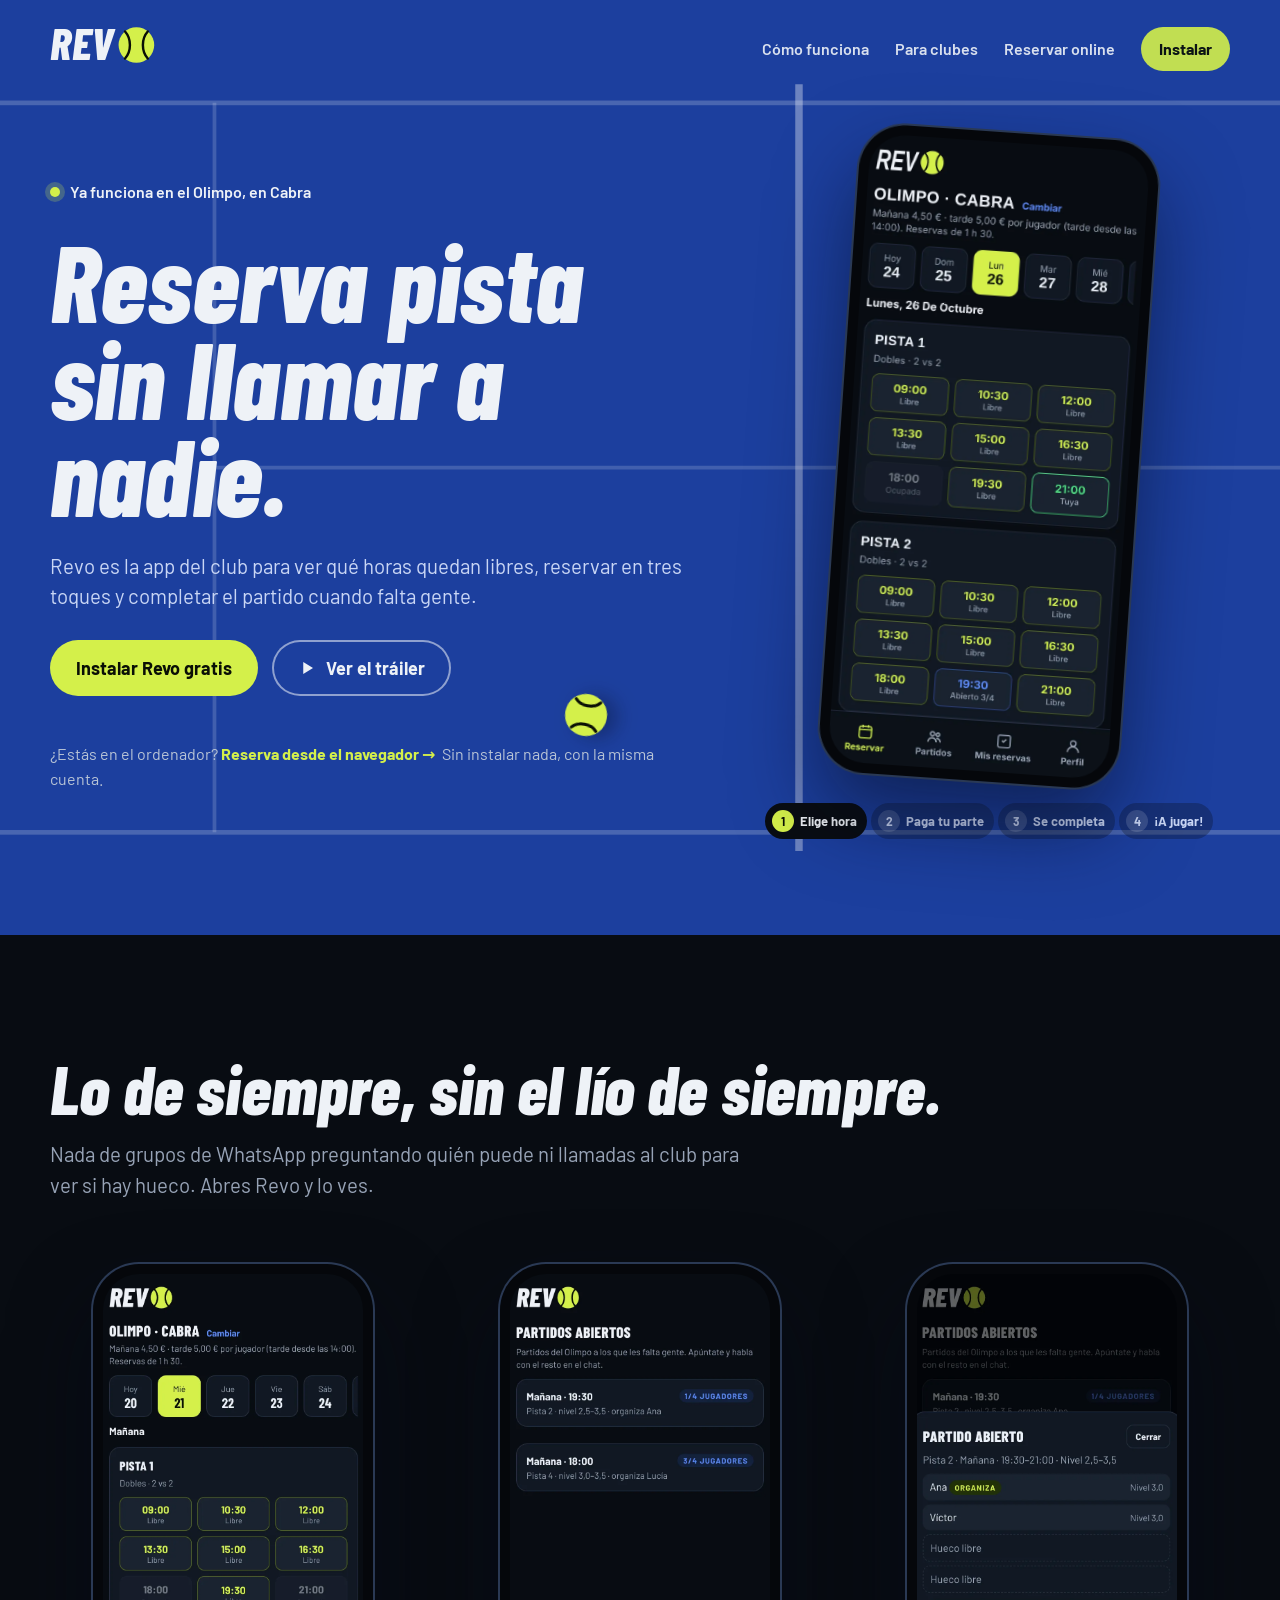
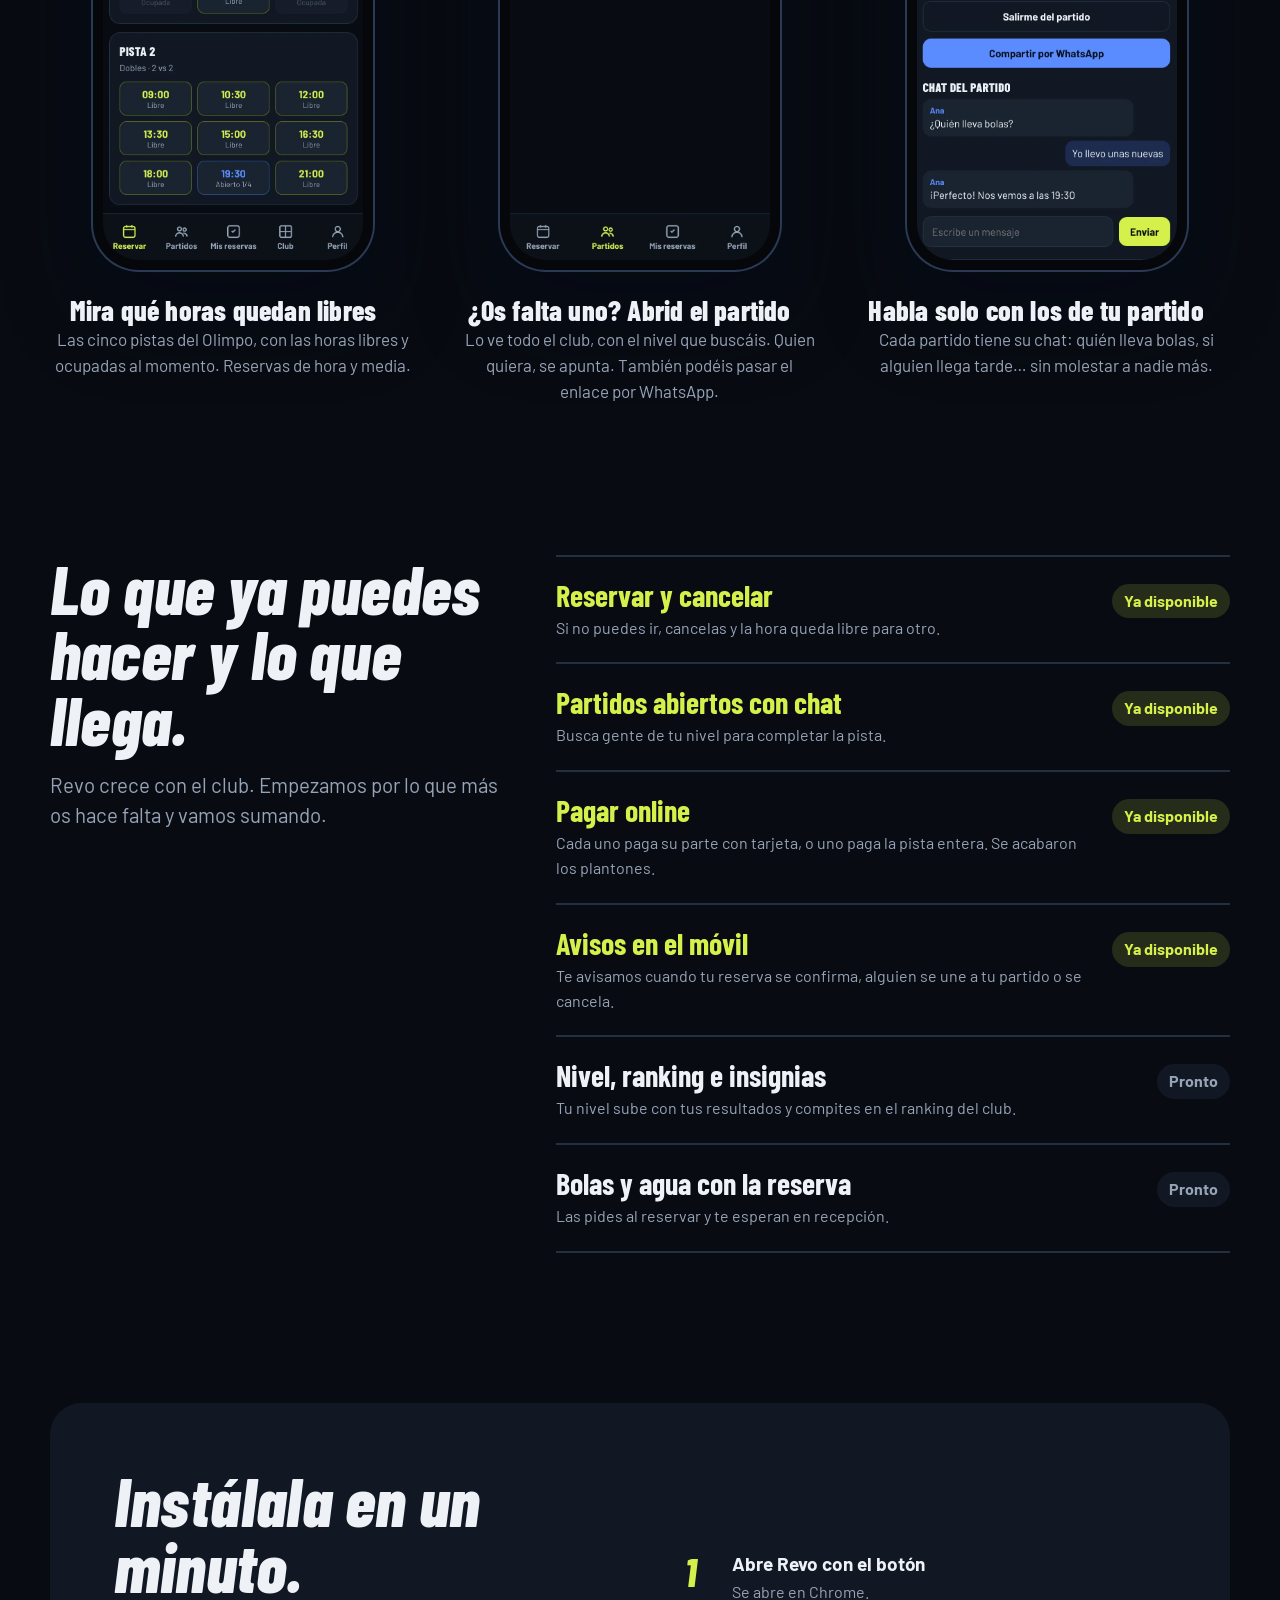
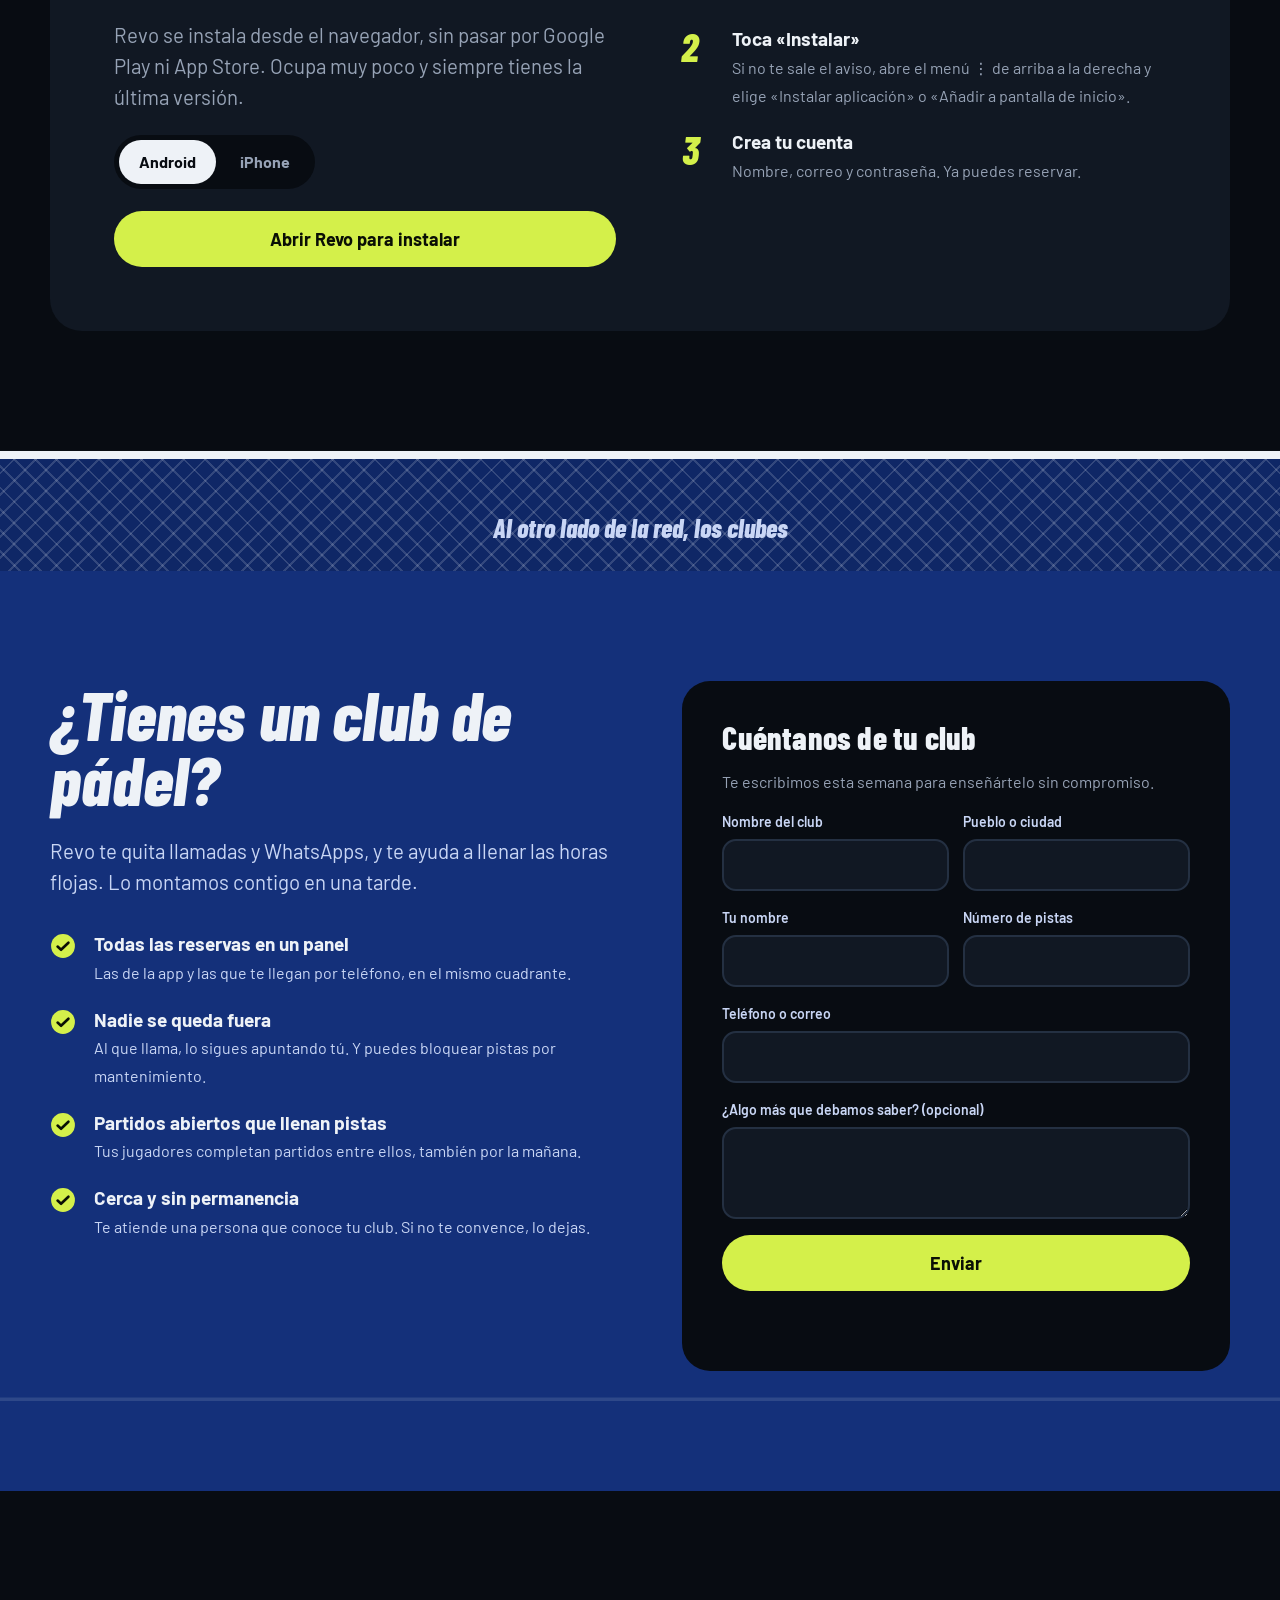
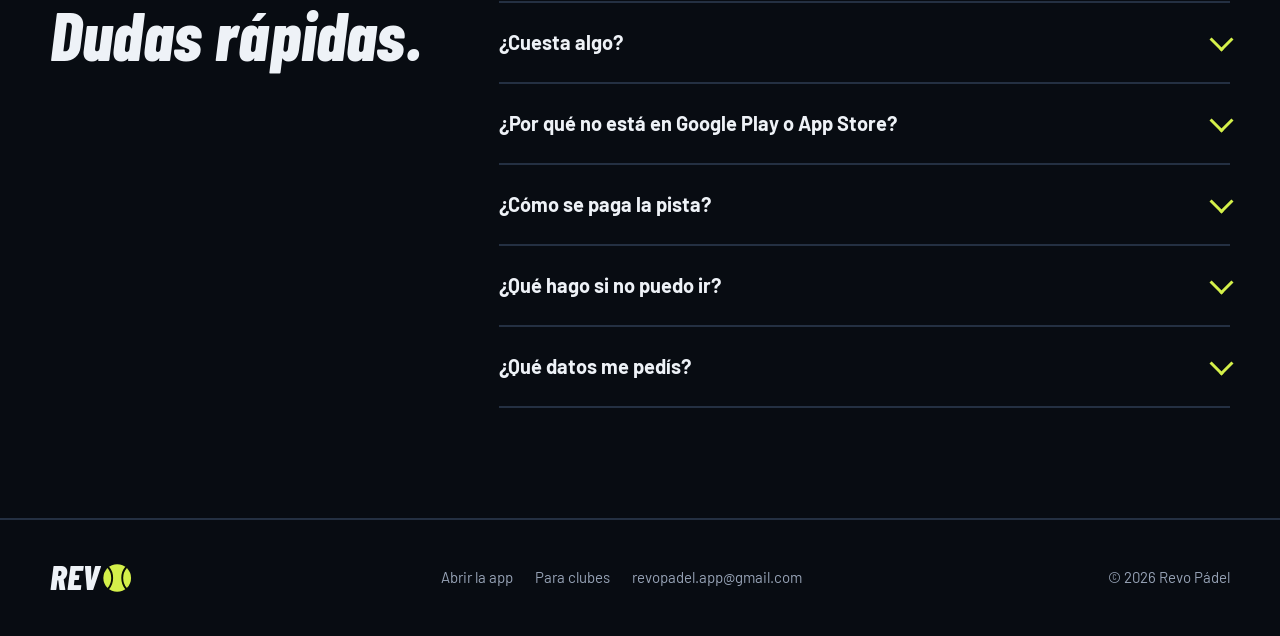
==== index.html @ e70f4520 "Animaciones: entrada de pantallas, ventanas que suben, lluvia de pelotas al pagar; portada con títul" ====
<!doctype html>
<html lang="es">
<head>
<meta charset="utf-8">
<meta name="viewport" content="width=device-width,initial-scale=1,viewport-fit=cover">
<title>Revo Pádel · Reserva pista en el Olimpo sin llamar a nadie</title>
<meta name="description" content="Revo es la app para reservar pista en el Olimpo (Cabra), completar partidos con gente del club y hablar con tu grupo. Gratis y sin pasar por las tiendas de apps.">
<meta name="theme-color" content="#1C3F9E">
<meta property="og:title" content="Revo Pádel">
<meta property="og:description" content="Reserva pista sin llamar a nadie. Ya funciona en el Olimpo de Cabra.">
<meta property="og:image" content="web/img/trailer-poster.jpg">
<link rel="icon" href="icon-192.png" type="image/png">
<link rel="apple-touch-icon" href="apple-touch-icon.png">
<link rel="preconnect" href="https://fonts.googleapis.com">
<link rel="preconnect" href="https://fonts.gstatic.com" crossorigin>
<link rel="stylesheet" href="https://fonts.googleapis.com/css2?family=Barlow+Condensed:ital,wght@0,700;0,800;1,800&family=Barlow:wght@400;500;600;700&display=swap">
<style>
/* Revo Pádel · portada
   Idea: la página es una pista vista desde arriba. Arriba juegan los jugadores; tras la red, los clubes.
   Azul de pista como protagonista, líneas blancas, la pelota lima y el negro noche de la app. */
:root{
  --pista:#1C3F9E; --pista-osc:#14307A; --pista-hondo:#0F2766;
  --noche:#080C12; --noche-2:#111823; --malla:#243042;
  --linea:#EEF2F7; --suave:#C9D6F5; --gris:#97A3B6;
  --lima:#D4F04A; --tinta:#0A0F05;
  --font-d:'Barlow Condensed','Arial Narrow',sans-serif;
  --font-b:'Barlow','Segoe UI',system-ui,sans-serif;
  color-scheme:dark;
}
*{box-sizing:border-box}
[hidden]{display:none!important}
html{scroll-behavior:smooth;-webkit-text-size-adjust:100%}
body{margin:0;background:var(--noche);color:var(--linea);font-family:var(--font-b);font-size:18px;line-height:1.55}
img,video{max-width:100%;display:block}
a{color:inherit}
:focus-visible{outline:3px solid var(--lima);outline-offset:3px;border-radius:6px}
.wrap{width:min(1180px,100% - 40px);margin-inline:auto}
h1,h2,h3{font-family:var(--font-d);font-weight:800;margin:0;letter-spacing:.2px}
h1{font-style:italic;font-size:clamp(54px,8.4vw,116px);line-height:.9}
h2{font-style:italic;font-size:clamp(40px,5.4vw,72px);line-height:.95}
h3{font-size:28px;line-height:1.05}
p{margin:0}
.lead{font-size:clamp(18px,1.6vw,21px);line-height:1.5;max-width:34em}

/* Botones */
.btn{display:inline-flex;align-items:center;justify-content:center;gap:10px;min-height:56px;padding:0 26px;border-radius:999px;font:700 18px/1 var(--font-b);text-decoration:none;border:0;cursor:pointer}
.btn-lima{background:var(--lima);color:var(--tinta)}
.btn-lima:hover{background:#E1F873}
.btn-linea{background:transparent;color:var(--linea);box-shadow:inset 0 0 0 2px rgba(238,242,247,.55)}
.btn-linea:hover{box-shadow:inset 0 0 0 2px var(--linea)}
.btn svg{flex:0 0 auto}

/* Cabecera */
.nav{position:absolute;inset:0 0 auto 0;z-index:5}
.nav .wrap{display:flex;align-items:center;justify-content:space-between;gap:16px;padding-top:max(22px,env(safe-area-inset-top))}
.nav-links{display:flex;align-items:center;gap:26px;font-weight:600;font-size:16px}
.nav-links a{text-decoration:none;opacity:.9}
.nav-links a:hover{opacity:1;text-decoration:underline;text-underline-offset:4px}
.nav .btn{min-height:44px;padding:0 18px;font-size:16px}

/* Portada: la pista */
.hero{position:relative;overflow:hidden;background:var(--pista);padding:132px 0 96px}
.hero-court{position:absolute;inset:0;width:100%;height:100%;pointer-events:none}
.hero-grid{position:relative;display:grid;grid-template-columns:minmax(0,1.15fr) minmax(0,.85fr);gap:48px;align-items:center}
.hero-text{display:flex;flex-direction:column;gap:28px}
.hero .lead{color:var(--suave)}
.hero-ctas{display:flex;flex-wrap:wrap;gap:14px}
.web-alt{margin:18px 0 0;color:#B8C4D6;font-size:16px}
.web-alt a{color:var(--lima);font-weight:700;text-decoration:none;margin-right:4px}
.web-alt a:hover{text-decoration:underline}
.where{display:inline-flex;align-items:center;gap:10px;font-weight:600;font-size:16px;color:var(--linea)}
.where i{width:10px;height:10px;border-radius:50%;background:var(--lima);box-shadow:0 0 0 5px rgba(212,240,74,.22)}
.hero-phone{justify-self:center;transform:rotate(4deg)}
.ball{position:absolute;width:46px;height:46px;z-index:2;left:44%;top:74%;filter:drop-shadow(0 10px 10px rgba(5,10,30,.35))}
@media (prefers-reduced-motion:no-preference){
  .ball{animation:rebote 2.6s cubic-bezier(.3,.1,.3,1) .4s both,flotar 3.2s ease-in-out 3.1s infinite}
  @keyframes flotar{0%,100%{translate:0 0}50%{translate:0 -12px}}
  @keyframes rebote{
    0%{left:-6%;top:86%;transform:rotate(0)}
    38%{left:92%;top:16%;transform:rotate(320deg)}
    40%{left:92%;top:16%}
    68%{left:62%;top:88%;transform:rotate(520deg)}
    84%{left:50%;top:64%}
    100%{left:44%;top:74%;transform:rotate(640deg)}
  }
}

/* Teléfonos con capturas reales */
.phone{width:min(300px,78vw);aspect-ratio:390/844;padding:10px;border-radius:46px;background:#05070B;box-shadow:0 0 0 2px #2A3954,0 40px 80px rgba(3,8,24,.5)}
.phone img{width:100%;height:100%;object-fit:cover;object-position:top;border-radius:36px}

/* Móvil de la portada que enseña la app sola */
.hero-demo{justify-self:center;display:flex;flex-direction:column;align-items:center;gap:22px}
.shots{position:relative;width:100%;height:100%}
.shots img{position:absolute;inset:0;opacity:0;transition:opacity .6s ease,transform .6s ease;transform:scale(1.02)}
.shots img.on{opacity:1;transform:none}
.hero-steps{list-style:none;margin:0;padding:0;display:flex;gap:4px;flex-wrap:nowrap;justify-content:center}
@media (max-width:520px){.hero-steps{flex-wrap:wrap;max-width:92vw}}
.hero-steps button{display:flex;align-items:center;gap:6px;border:0;background:rgba(8,12,18,.28);color:var(--suave);font:700 13px/1 var(--font-b);white-space:nowrap;padding:7px 10px 7px 7px;border-radius:999px;cursor:pointer;transition:background .2s,color .2s}
.hero-steps b{display:inline-flex;align-items:center;justify-content:center;width:22px;height:22px;border-radius:50%;background:rgba(238,242,247,.16);font-size:12px}
.hero-steps li.on button{background:var(--noche);color:var(--linea)}
.hero-steps li.on b{background:var(--lima);color:var(--tinta)}

/* Hoy en el club, en directo */
.live{background:var(--noche);padding:72px 0 0}
.live-card{background:var(--noche-2);border:1px solid var(--malla);border-radius:28px;padding:34px 36px;box-shadow:0 30px 60px rgba(0,0,0,.25)}
.live-tag{display:inline-flex;align-items:center;gap:10px;font-weight:700;font-size:15px;color:var(--lima);letter-spacing:.3px;text-transform:uppercase}
.pulse{width:10px;height:10px;border-radius:50%;background:var(--lima);box-shadow:0 0 0 0 rgba(212,240,74,.6)}
@media (prefers-reduced-motion:no-preference){.pulse{animation:pulso 1.8s infinite}@keyframes pulso{70%{box-shadow:0 0 0 12px rgba(212,240,74,0)}100%{box-shadow:0 0 0 0 rgba(212,240,74,0)}}}
.live-grid{display:grid;grid-template-columns:minmax(0,.9fr) minmax(0,1.1fr);gap:40px;align-items:center;margin-top:16px}
.live-info h2{margin:0;font-size:clamp(34px,4.4vw,54px);line-height:1}
.live-n{color:var(--lima);font-variant-numeric:tabular-nums}
.live-sub{color:var(--gris);font-size:18px;margin:14px 0 20px}
.live-seg{display:inline-flex;background:var(--noche);border:1px solid var(--malla);border-radius:999px;padding:4px}
.live-seg button{border:0;background:transparent;color:var(--gris);font:700 15px/1 var(--font-b);padding:10px 20px;border-radius:999px;cursor:pointer}
.live-seg button[aria-pressed=true]{background:var(--lima);color:var(--tinta)}
.live-open{display:flex;align-items:center;gap:10px;margin-top:22px;color:var(--linea);font-weight:700;text-decoration:none;font-size:16px}
.live-open:hover{color:var(--lima)}
.live-open i{font-style:normal;background:#1C2B4A;color:#8FB0FF;border-radius:999px;padding:4px 10px;font-size:13px}
.live-hours{display:grid;grid-template-columns:repeat(auto-fill,minmax(112px,1fr));gap:10px}
.hr{display:flex;flex-direction:column;gap:4px;padding:14px 14px 12px;border-radius:16px;border:1px solid #3B4A16;background:rgba(212,240,74,.06);color:var(--lima);text-decoration:none;font:700 22px/1 var(--font-d);transition:transform .15s,background .15s}
.hr small{font:600 13px/1.2 var(--font-b);color:var(--gris)}
a.hr:hover{transform:translateY(-2px);background:rgba(212,240,74,.13)}
.hr.full{border-color:var(--malla);background:transparent;color:#4A576B}
.hr.full small{color:#4A576B}
.live-empty{grid-column:1/-1;color:var(--gris);font-size:17px;padding:18px 0}

/* Entrada de la portada y detalles con movimiento */
.btn{transition:transform .18s ease,box-shadow .18s ease,background .18s}
.btn:hover{transform:translateY(-2px)}
.btn:active{transform:translateY(0) scale(.97)}
.btn-lima:hover{box-shadow:0 10px 26px rgba(212,240,74,.32)}
.hero-court{will-change:transform}
.hero-phone{transition:transform .25s ease-out;will-change:transform}
@media (prefers-reduced-motion:no-preference){
  .js .hero h1 .w{display:inline-block;opacity:0;transform:translateY(.45em) rotate(3deg);animation:palabra .7s cubic-bezier(.2,.75,.2,1) forwards}
  @keyframes palabra{to{opacity:1;transform:none}}
  .js .hero .where,.js .hero .lead,.js .hero-ctas,.js .web-alt{opacity:0;animation:subir .7s cubic-bezier(.2,.75,.2,1) forwards}
  .js .hero .where{animation-delay:.05s}.js .hero .lead{animation-delay:.55s}.js .hero-ctas{animation-delay:.7s}.js .web-alt{animation-delay:.85s}
  .js .hero-demo{opacity:0;animation:entraMovil .9s cubic-bezier(.2,.75,.2,1) .3s forwards}
  @keyframes subir{from{opacity:0;transform:translateY(18px)}to{opacity:1;transform:none}}
  @keyframes entraMovil{from{opacity:0;transform:translateY(60px) rotate(-4deg)}to{opacity:1;transform:none}}
  .btn-lima{background-image:linear-gradient(110deg,transparent 35%,rgba(255,255,255,.45) 50%,transparent 65%);background-size:220% 100%;background-repeat:no-repeat;background-position:-220% 0}
  .btn-lima:hover{animation:brillo .9s ease}
  .hero-ctas .btn-lima{animation:brillo 1.1s ease 1.6s}
  @keyframes brillo{from{background-position:-220% 0}to{background-position:220% 0}}
  .hr{opacity:0;animation:subir .45s cubic-bezier(.2,.75,.2,1) forwards;animation-delay:calc(var(--i,0) * 45ms)}
  .live-n{display:inline-block}
  .live-n.bump{animation:bump .5s ease}
  @keyframes bump{40%{transform:scale(1.18)}}
  .screen .phone{transition:transform .35s ease}
  .screen:hover .phone{transform:translateY(-8px) rotate(-1.5deg)}
}

/* Aparecer al bajar */
@media (prefers-reduced-motion:no-preference){
  .js .reveal{opacity:0;transform:translateY(28px);transition:opacity .7s ease,transform .7s cubic-bezier(.2,.7,.2,1)}
  .js .reveal.in{opacity:1;transform:none}
}

/* Así se usa */
.use{padding:120px 0 40px}
.use-head{display:flex;flex-direction:column;gap:18px;margin-bottom:64px}
.use-head p{color:var(--gris);max-width:34em}
.screens{display:grid;grid-template-columns:repeat(3,minmax(0,1fr));gap:40px}
.screen{display:flex;flex-direction:column;align-items:center;gap:26px;text-align:center}
.screen .phone{width:min(280px,72vw)}
.screen h3{max-width:12em}
.screen p{color:var(--gris);font-size:17px;max-width:21em}
.screen:nth-child(2){margin-top:56px}

/* Lo que viene */
.soon{padding:110px 0}
.soon-grid{display:grid;grid-template-columns:minmax(0,.8fr) minmax(0,1.2fr);gap:56px;align-items:start}
.soon-grid > div:first-child{display:flex;flex-direction:column;gap:18px}
.soon-grid > div:first-child p{color:var(--gris)}
.soon-list{list-style:none;margin:0;padding:0;border-top:2px solid var(--malla)}
.soon-list li{display:grid;grid-template-columns:minmax(0,1fr) auto;gap:18px;align-items:baseline;padding:22px 0;border-bottom:2px solid var(--malla)}
.soon-list b{font-family:var(--font-d);font-size:30px;font-weight:700;line-height:1.1}
.soon-list span{color:var(--gris);font-size:16px}
.soon-list .ya b{color:var(--lima)}
.soon-list li > div{display:flex;flex-direction:column;gap:4px}
.state{font-size:14px;font-weight:700;padding:5px 12px;border-radius:999px;background:var(--noche-2);color:var(--gris);white-space:nowrap}
.ya .state{background:rgba(212,240,74,.14);color:var(--lima)}

/* Instalar */
.install{padding:40px 0 120px}
.install-card{background:var(--noche-2);border-radius:32px;padding:clamp(28px,5vw,64px);display:grid;grid-template-columns:minmax(0,1fr) minmax(0,1fr);gap:48px;align-items:center}
.install-card > div:first-child{display:flex;flex-direction:column;gap:22px}
.install-card .lead{color:var(--gris)}
.seg{display:inline-flex;background:var(--noche);border-radius:999px;padding:5px;gap:4px;align-self:flex-start}
.seg button{border:0;background:transparent;color:var(--gris);font:700 16px/1 var(--font-b);padding:12px 20px;border-radius:999px;cursor:pointer;min-height:44px}
.seg button[aria-pressed="true"]{background:var(--linea);color:var(--noche)}
.steps{list-style:none;margin:0;padding:0;counter-reset:paso;display:flex;flex-direction:column;gap:18px}
.steps li{counter-increment:paso;display:grid;grid-template-columns:52px minmax(0,1fr);gap:16px;align-items:start}
.steps li::before{content:counter(paso);font-family:var(--font-d);font-style:italic;font-weight:800;font-size:40px;line-height:1;color:var(--lima);text-align:center;padding-top:2px}
.steps b{display:block;font-size:19px}
.steps span{color:var(--gris);font-size:16px}
.note{font-size:15px;color:var(--gris);border-left:0;background:var(--noche);padding:14px 16px;border-radius:14px}
.note b{color:var(--linea)}

/* La red */
.net{position:relative;height:120px;background:
  linear-gradient(var(--linea),var(--linea)) top/100% 8px no-repeat,
  repeating-linear-gradient(45deg,transparent 0 13px,rgba(238,242,247,.16) 13px 15px),
  repeating-linear-gradient(-45deg,transparent 0 13px,rgba(238,242,247,.16) 13px 15px),
  var(--pista-hondo)}
.net span{position:absolute;inset:auto 0 22px 0;text-align:center;font-family:var(--font-d);font-style:italic;font-weight:800;font-size:26px;color:var(--suave)}

/* Clubes */
.clubs{background:var(--pista-osc);padding:110px 0 120px;position:relative;overflow:hidden}
.clubs-grid{position:relative;display:grid;grid-template-columns:minmax(0,1fr) minmax(0,.95fr);gap:56px;align-items:start}
.clubs-text{display:flex;flex-direction:column;gap:24px}
.clubs-text .lead{color:var(--suave)}
.perks{list-style:none;margin:8px 0 0;padding:0;display:flex;flex-direction:column;gap:18px}
.perks li{display:grid;grid-template-columns:30px minmax(0,1fr);gap:14px}
.perks svg{margin-top:4px}
.perks b{display:block;font-size:19px}
.perks span{color:var(--suave);font-size:16px}
.form{background:var(--noche);border-radius:28px;padding:clamp(24px,4vw,40px);display:flex;flex-direction:column;gap:16px}
.form h3{font-size:32px}
.form p{color:var(--gris);font-size:16px}
.row2{display:grid;grid-template-columns:minmax(0,1fr) minmax(0,1fr);gap:14px}
.field{display:flex;flex-direction:column;gap:6px}
.field label{font-size:14px;font-weight:600;color:var(--suave)}
.field input,.field textarea{width:100%;background:var(--noche-2);border:2px solid var(--malla);border-radius:14px;padding:13px 14px;color:var(--linea);font:16px/1.4 var(--font-b)}
.field textarea{min-height:92px;resize:vertical}
.field input:focus,.field textarea:focus{outline:none;border-color:var(--lima)}
.form .btn{width:100%}
.form-msg{font-size:16px;font-weight:600;min-height:24px}
.form-msg.ok{color:var(--lima)}
.form-msg.bad{color:#FF9A9A}

/* Preguntas */
.faq{padding:110px 0}
.faq-grid{display:grid;grid-template-columns:minmax(0,.7fr) minmax(0,1.3fr);gap:56px}
.faq details{border-bottom:2px solid var(--malla);padding:4px 0}
.faq details:first-child{border-top:2px solid var(--malla)}
.faq summary{list-style:none;cursor:pointer;display:flex;justify-content:space-between;gap:20px;align-items:center;padding:20px 0;font-weight:700;font-size:20px}
.faq summary::-webkit-details-marker{display:none}
.faq summary::after{content:"";flex:0 0 auto;width:14px;height:14px;border-right:3px solid var(--lima);border-bottom:3px solid var(--lima);transform:rotate(45deg);margin-top:-6px;transition:transform .2s}
.faq details[open] summary::after{transform:rotate(225deg);margin-top:6px}
.faq details p{color:var(--gris);padding:0 0 22px;max-width:40em}

/* Pie */
.foot{border-top:2px solid var(--malla);padding:40px 0 calc(40px + env(safe-area-inset-bottom))}
.foot .wrap{display:flex;flex-wrap:wrap;gap:20px;justify-content:space-between;align-items:center;color:var(--gris);font-size:15px}
.foot nav{display:flex;gap:22px;flex-wrap:wrap}
.foot a{text-decoration:none}
.foot a:hover{text-decoration:underline}

/* Tráiler */
dialog{border:0;padding:56px 0 0;background:transparent;max-width:min(420px,92vw);overflow:visible}
dialog::backdrop{background:rgba(3,6,14,.86)}
dialog video{width:100%;border-radius:22px;background:#000}
.close{position:absolute;top:0;right:0;width:44px;height:44px;border-radius:50%;border:0;background:var(--linea);color:var(--noche);cursor:pointer;display:flex;align-items:center;justify-content:center}

/* Móvil */
@media (max-width:900px){
  .nav-links a:not(.btn){display:none}
  .hero{padding:112px 0 72px}
  .hero-grid,.soon-grid,.install-card,.clubs-grid,.faq-grid{grid-template-columns:minmax(0,1fr)}
  .hero-phone{transform:rotate(2deg)}
  .web-alt{display:none}
  .live{padding-top:48px}
  .live-card{padding:26px 20px;border-radius:22px}
  .live-grid{grid-template-columns:minmax(0,1fr);gap:24px}
  .live-hours{grid-template-columns:repeat(auto-fill,minmax(96px,1fr))}
  .ball{display:none}
  .screens{grid-template-columns:minmax(0,1fr);gap:72px}
  .screen:nth-child(2){margin-top:0}
  .row2{grid-template-columns:minmax(0,1fr)}
}
</style>
</head>
<body>

<header class="nav">
  <div class="wrap">
    <a href="./" aria-label="Revo Pádel, inicio">
      <svg role="img" aria-label="Revo" width="108" height="46" viewBox="0 0 400 170"><text x="0" y="142" font-family="Barlow Condensed, Arial Narrow, sans-serif" font-style="italic" font-weight="800" font-size="164" fill="#EEF2F7" textLength="236" lengthAdjust="spacingAndGlyphs">REV</text><circle cx="320" cy="85" r="66" fill="#D4F04A"></circle><path d="M278 35C302 62 302 108 278 135M362 35C338 62 338 108 362 135" fill="none" stroke="#0A0F05" stroke-width="9" stroke-linecap="round"></path></svg>
    </a>
    <nav class="nav-links" aria-label="Secciones">
      <a href="#como">Cómo funciona</a>
      <a href="#clubes">Para clubes</a>
      <a href="real/">Reservar online</a>
      <a class="btn btn-lima" href="#instalar">Instalar</a>
    </nav>
  </div>
</header>

<main>
  <section class="hero" aria-labelledby="titulo">
    <svg class="hero-court" aria-hidden="true" viewBox="0 0 2000 1000" preserveAspectRatio="xMidYMid slice">
      <g fill="none" stroke="#EEF2F7" transform="translate(170 0)">
        <rect x="100" y="110" width="1800" height="780" stroke-opacity=".22" stroke-width="5"></rect>
        <path d="M375 110V890M1625 110V890M375 500H1625" stroke-opacity=".18" stroke-width="4"></path>
        <path d="M1000 90V910" stroke-opacity=".38" stroke-width="8"></path>
      </g>
    </svg>
    <svg class="ball" aria-hidden="true" viewBox="0 0 24 24"><circle cx="12" cy="12" r="11" fill="#D4F04A"></circle><path d="M4.5 5.5c3.5 3 3.5 10 0 13M19.5 5.5c-3.5 3-3.5 10 0 13" fill="none" stroke="#0A0F05" stroke-width="1.6" stroke-linecap="round"></path></svg>
    <div class="wrap hero-grid">
      <div class="hero-text">
        <span class="where"><i aria-hidden="true"></i>Ya funciona en el Olimpo, en Cabra</span>
        <h1 id="titulo">Reserva pista sin llamar a nadie.</h1>
        <p class="lead">Revo es la app del club para ver qué horas quedan libres, reservar en tres toques y completar el partido cuando falta gente.</p>
        <div class="hero-ctas">
          <a class="btn btn-lima" href="#instalar">Instalar Revo gratis</a>
          <button class="btn btn-linea" type="button" id="verTrailer">
            <svg aria-hidden="true" width="18" height="18" viewBox="0 0 24 24"><path d="M7 4l13 8-13 8z" fill="currentColor"></path></svg>
            Ver el tráiler
          </button>
        </div>
        <p class="web-alt">¿Estás en el ordenador? <a href="real/">Reserva desde el navegador →</a> Sin instalar nada, con la misma cuenta.</p>
      </div>
      <div class="hero-demo">
        <div class="phone hero-phone">
          <div class="shots" id="heroShots" aria-live="polite">
            <img class="on" src="web/img/paso-1.webp" width="390" height="844" alt="Paso 1: eliges día y hora libre en las pistas del Olimpo">
            <img src="web/img/paso-2.webp" width="390" height="844" loading="lazy" alt="Paso 2: eliges si pagas tu parte o la pista entera">
            <img src="web/img/paso-3.webp" width="390" height="844" loading="lazy" alt="Paso 3: el partido abierto se completa con gente del club, con cuenta atrás">
            <img src="web/img/paso-4.webp" width="390" height="844" loading="lazy" alt="Paso 4: reserva confirmada con los cuatro jugadores pagados">
          </div>
        </div>
        <ol class="hero-steps" id="heroSteps">
          <li class="on"><button type="button" data-i="0"><b>1</b>Elige hora</button></li>
          <li><button type="button" data-i="1"><b>2</b>Paga tu parte</button></li>
          <li><button type="button" data-i="2"><b>3</b>Se completa</button></li>
          <li><button type="button" data-i="3"><b>4</b>¡A jugar!</button></li>
        </ol>
      </div>
    </div>
  </section>

  <section class="live" id="hoy" aria-labelledby="live-t" hidden>
    <div class="wrap">
      <div class="live-card">
        <div class="live-tag"><span class="pulse" aria-hidden="true"></span>En directo · Olimpo, Cabra</div>
        <div class="live-grid">
          <div class="live-info">
            <h2 id="live-t"><span class="live-n" id="liveN">0</span> <span id="liveWhat">horas libres hoy</span></h2>
            <p class="live-sub" id="liveSub">Toca una hora y resérvala en un momento.</p>
            <div class="live-seg" role="group" aria-label="Elegir día">
              <button type="button" data-d="0" aria-pressed="true">Hoy</button>
              <button type="button" data-d="1" aria-pressed="false">Mañana</button>
            </div>
            <a class="live-open" id="liveOpen" href="real/?tab=partidos" hidden></a>
          </div>
          <div class="live-hours" id="liveHours" aria-label="Horas libres"></div>
        </div>
      </div>
    </div>
  </section>

  <section class="use wrap" id="como" aria-labelledby="como-t">
    <div class="use-head">
      <h2 id="como-t">Lo de siempre, sin el lío de siempre.</h2>
      <p class="lead">Nada de grupos de WhatsApp preguntando quién puede ni llamadas al club para ver si hay hueco. Abres Revo y lo ves.</p>
    </div>
    <div class="screens">
      <figure class="screen" style="margin:0">
        <div class="phone"><img src="web/img/app-reservar.webp" width="390" height="844" loading="lazy" alt="Cuadrante de horas libres de las cinco pistas del Olimpo"></div>
        <figcaption><h3>Mira qué horas quedan libres</h3><p>Las cinco pistas del Olimpo, con las horas libres y ocupadas al momento. Reservas de hora y media.</p></figcaption>
      </figure>
      <figure class="screen" style="margin:0">
        <div class="phone"><img src="web/img/app-partidos.webp" width="390" height="844" loading="lazy" alt="Lista de partidos abiertos con los huecos que faltan y el nivel de cada partido"></div>
        <figcaption><h3>¿Os falta uno? Abrid el partido</h3><p>Lo ve todo el club, con el nivel que buscáis. Quien quiera, se apunta. También podéis pasar el enlace por WhatsApp.</p></figcaption>
      </figure>
      <figure class="screen" style="margin:0">
        <div class="phone"><img src="web/img/app-partido.webp" width="390" height="844" loading="lazy" alt="Partido abierto con los jugadores apuntados y el chat del partido"></div>
        <figcaption><h3>Habla solo con los de tu partido</h3><p>Cada partido tiene su chat: quién lleva bolas, si alguien llega tarde… sin molestar a nadie más.</p></figcaption>
      </figure>
    </div>
  </section>

  <section class="soon" aria-labelledby="soon-t">
    <div class="wrap soon-grid">
      <div>
        <h2 id="soon-t">Lo que ya puedes hacer y lo que llega.</h2>
        <p class="lead">Revo crece con el club. Empezamos por lo que más os hace falta y vamos sumando.</p>
      </div>
      <ul class="soon-list">
        <li class="ya"><div><b>Reservar y cancelar</b><span>Si no puedes ir, cancelas y la hora queda libre para otro.</span></div><span class="state">Ya disponible</span></li>
        <li class="ya"><div><b>Partidos abiertos con chat</b><span>Busca gente de tu nivel para completar la pista.</span></div><span class="state">Ya disponible</span></li>
        <li class="ya"><div><b>Pagar online</b><span>Cada uno paga su parte con tarjeta, o uno paga la pista entera. Se acabaron los plantones.</span></div><span class="state">Ya disponible</span></li>
        <li class="ya"><div><b>Avisos en el móvil</b><span>Te avisamos cuando tu reserva se confirma, alguien se une a tu partido o se cancela.</span></div><span class="state">Ya disponible</span></li>
        <li><div><b>Nivel, ranking e insignias</b><span>Tu nivel sube con tus resultados y compites en el ranking del club.</span></div><span class="state">Pronto</span></li>
        <li><div><b>Bolas y agua con la reserva</b><span>Las pides al reservar y te esperan en recepción.</span></div><span class="state">Pronto</span></li>
      </ul>
    </div>
  </section>

  <section class="install wrap" id="instalar" aria-labelledby="inst-t">
    <div class="install-card">
      <div>
        <h2 id="inst-t">Instálala en un minuto.</h2>
        <p class="lead">Revo se instala desde el navegador, sin pasar por Google Play ni App Store. Ocupa muy poco y siempre tienes la última versión.</p>
        <div class="seg" role="group" aria-label="Tu móvil">
          <button type="button" data-os="android" aria-pressed="true">Android</button>
          <button type="button" data-os="ios" aria-pressed="false">iPhone</button>
        </div>
        <a class="btn btn-lima" href="real/?instalar=1">Abrir Revo para instalar</a>
      </div>
      <div>
        <ol class="steps" id="pasos-android">
          <li><div><b>Abre Revo con el botón</b><span>Se abre en Chrome.</span></div></li>
          <li><div><b>Toca «Instalar»</b><span>Si no te sale el aviso, abre el menú ⋮ de arriba a la derecha y elige «Instalar aplicación» o «Añadir a pantalla de inicio».</span></div></li>
          <li><div><b>Crea tu cuenta</b><span>Nombre, correo y contraseña. Ya puedes reservar.</span></div></li>
        </ol>
        <ol class="steps" id="pasos-ios" hidden>
          <li><div><b>Abre Revo con el botón, en Safari</b><span>Si lo abriste desde WhatsApp o Instagram, toca «Abrir en Safari».</span></div></li>
          <li><div><b>Toca el botón de compartir</b><span>El cuadrado con la flecha hacia arriba, abajo en el centro.</span></div></li>
          <li><div><b>Elige «Añadir a pantalla de inicio»</b><span>Baja un poco en la lista y pulsa «Añadir». Revo aparecerá como una app más.</span></div></li>
          <li><div><b>Crea tu cuenta</b><span>Nombre, correo y contraseña. Ya puedes reservar.</span></div></li>
        </ol>
      </div>
    </div>
  </section>

  <div class="net" role="presentation"><span>Al otro lado de la red, los clubes</span></div>

  <section class="clubs" id="clubes" aria-labelledby="club-t">
    <svg class="hero-court" aria-hidden="true" viewBox="0 0 2000 1000" preserveAspectRatio="xMidYMid slice">
      <g fill="none" stroke="#EEF2F7" stroke-opacity=".12" stroke-width="4"><path d="M60 0V900H1940V0"></path></g>
    </svg>
    <div class="wrap clubs-grid">
      <div class="clubs-text">
        <h2 id="club-t">¿Tienes un club de pádel?</h2>
        <p class="lead">Revo te quita llamadas y WhatsApps, y te ayuda a llenar las horas flojas. Lo montamos contigo en una tarde.</p>
        <ul class="perks">
          <li><svg aria-hidden="true" width="26" height="26" viewBox="0 0 24 24"><circle cx="12" cy="12" r="11" fill="#D4F04A"></circle><path d="M7 12.5l3.2 3L17 9" fill="none" stroke="#0A0F05" stroke-width="2.4" stroke-linecap="round" stroke-linejoin="round"></path></svg><div><b>Todas las reservas en un panel</b><span>Las de la app y las que te llegan por teléfono, en el mismo cuadrante.</span></div></li>
          <li><svg aria-hidden="true" width="26" height="26" viewBox="0 0 24 24"><circle cx="12" cy="12" r="11" fill="#D4F04A"></circle><path d="M7 12.5l3.2 3L17 9" fill="none" stroke="#0A0F05" stroke-width="2.4" stroke-linecap="round" stroke-linejoin="round"></path></svg><div><b>Nadie se queda fuera</b><span>Al que llama, lo sigues apuntando tú. Y puedes bloquear pistas por mantenimiento.</span></div></li>
          <li><svg aria-hidden="true" width="26" height="26" viewBox="0 0 24 24"><circle cx="12" cy="12" r="11" fill="#D4F04A"></circle><path d="M7 12.5l3.2 3L17 9" fill="none" stroke="#0A0F05" stroke-width="2.4" stroke-linecap="round" stroke-linejoin="round"></path></svg><div><b>Partidos abiertos que llenan pistas</b><span>Tus jugadores completan partidos entre ellos, también por la mañana.</span></div></li>
          <li><svg aria-hidden="true" width="26" height="26" viewBox="0 0 24 24"><circle cx="12" cy="12" r="11" fill="#D4F04A"></circle><path d="M7 12.5l3.2 3L17 9" fill="none" stroke="#0A0F05" stroke-width="2.4" stroke-linecap="round" stroke-linejoin="round"></path></svg><div><b>Cerca y sin permanencia</b><span>Te atiende una persona que conoce tu club. Si no te convence, lo dejas.</span></div></li>
        </ul>
      </div>
      <form class="form" id="leadForm" novalidate>
        <h3>Cuéntanos de tu club</h3>
        <p>Te escribimos esta semana para enseñártelo sin compromiso.</p>
        <div class="row2">
          <div class="field"><label for="l-club">Nombre del club</label><input id="l-club" name="club_name" required minlength="2" maxlength="80" autocomplete="organization"></div>
          <div class="field"><label for="l-city">Pueblo o ciudad</label><input id="l-city" name="city" required minlength="2" maxlength="60" autocomplete="address-level2"></div>
        </div>
        <div class="row2">
          <div class="field"><label for="l-name">Tu nombre</label><input id="l-name" name="contact_name" required minlength="2" maxlength="60" autocomplete="name"></div>
          <div class="field"><label for="l-courts">Número de pistas</label><input id="l-courts" name="courts" type="number" min="1" max="60" inputmode="numeric"></div>
        </div>
        <div class="field"><label for="l-contact">Teléfono o correo</label><input id="l-contact" name="contact" required minlength="5" maxlength="120" autocomplete="tel"></div>
        <div class="field"><label for="l-msg">¿Algo más que debamos saber? (opcional)</label><textarea id="l-msg" name="message" maxlength="600"></textarea></div>
        <div aria-hidden="true" style="position:absolute;left:-9999px;width:1px;height:1px;overflow:hidden"><label for="l-web">No rellenes este campo</label><input id="l-web" name="website" tabindex="-1" autocomplete="off"></div>
        <button class="btn btn-lima" type="submit" id="leadBtn">Enviar</button>
        <p class="form-msg" id="leadMsg" role="status" aria-live="polite"></p>
      </form>
    </div>
  </section>

  <section class="faq wrap" aria-labelledby="faq-t">
    <div class="faq-grid">
      <h2 id="faq-t">Dudas rápidas.</h2>
      <div>
        <details><summary>¿Cuesta algo?</summary><p>No. Para los jugadores, Revo es gratis.</p></details>
        <details><summary>¿Por qué no está en Google Play o App Store?</summary><p>Porque no hace falta: se instala desde el navegador en un minuto, ocupa muy poco y se actualiza sola. Más adelante también estará en las tiendas.</p></details>
        <details><summary>¿Cómo se paga la pista?</summary><p>Online, desde la app y con tarjeta: cada jugador paga su parte o uno paga la pista entera. La pista queda confirmada cuando han pagado todos, y si se cancela, el dinero se devuelve solo según la política de cancelación. El pago lo gestiona Stripe, así que Revo nunca ve los datos de tu tarjeta.</p></details>
        <details><summary>¿Qué hago si no puedo ir?</summary><p>Cancela la reserva desde «Mis reservas». La hora queda libre al momento para que la coja otro.</p></details>
        <details><summary>¿Qué datos me pedís?</summary><p>Tu nombre, tu correo y tu nivel aproximado. Solo los usamos para que funcionen tus reservas y tus partidos.</p></details>
      </div>
    </div>
  </section>
</main>

<footer class="foot">
  <div class="wrap">
    <svg role="img" aria-label="Revo" width="84" height="36" viewBox="0 0 400 170"><text x="0" y="142" font-family="Barlow Condensed, Arial Narrow, sans-serif" font-style="italic" font-weight="800" font-size="164" fill="#EEF2F7" textLength="236" lengthAdjust="spacingAndGlyphs">REV</text><circle cx="320" cy="85" r="66" fill="#D4F04A"></circle><path d="M278 35C302 62 302 108 278 135M362 35C338 62 338 108 362 135" fill="none" stroke="#0A0F05" stroke-width="9" stroke-linecap="round"></path></svg>
    <nav aria-label="Pie de página">
      <a href="real/">Abrir la app</a>
      <a href="#clubes">Para clubes</a>
      <a href="mailto:revopadel.app@gmail.com">revopadel.app@gmail.com</a>
    </nav>
    <span>© 2026 Revo Pádel</span>
  </div>
</footer>

<dialog id="trailer" aria-label="Tráiler de Revo">
  <button class="close" type="button" id="cerrarTrailer" aria-label="Cerrar el tráiler"><svg aria-hidden="true" width="18" height="18" viewBox="0 0 24 24"><path d="M6 6l12 12M18 6L6 18" stroke="currentColor" stroke-width="2.6" stroke-linecap="round"></path></svg></button>
  <video id="trailerVideo" src="web/revo-trailer.mp4" poster="web/img/trailer-poster.jpg" controls playsinline preload="none"></video>
</dialog>

<script>
(function(){
  document.documentElement.classList.add('js');
  var RM=window.matchMedia&&window.matchMedia('(prefers-reduced-motion: reduce)').matches;

  /* Título que entra palabra a palabra */
  var h1=document.querySelector('.hero h1');
  if(h1&&!RM){var ws=h1.textContent.trim().split(/\s+/);h1.setAttribute('aria-label',h1.textContent.trim());
    h1.innerHTML=ws.map(function(w,i){return '<span class="w" aria-hidden="true" style="animation-delay:'+(0.12+i*0.08).toFixed(2)+'s">'+w+'</span>';}).join(' ');}

  /* El móvil se inclina siguiendo el ratón y las líneas de la pista se mueven al bajar */
  var hero=document.querySelector('.hero'),ph=document.querySelector('.hero-phone'),court=document.querySelector('.hero .hero-court');
  if(!RM&&hero&&ph&&window.matchMedia('(pointer:fine)').matches){
    hero.addEventListener('mousemove',function(e){var r=hero.getBoundingClientRect(),x=(e.clientX-r.left)/r.width-.5,y=(e.clientY-r.top)/r.height-.5;
      ph.style.transform='perspective(900px) rotate(4deg) rotateY('+(x*14).toFixed(2)+'deg) rotateX('+(-y*10).toFixed(2)+'deg)';});
    hero.addEventListener('mouseleave',function(){ph.style.transform='';});}
  if(!RM&&court){var tk=false;window.addEventListener('scroll',function(){if(tk)return;tk=true;requestAnimationFrame(function(){var y=Math.min(window.scrollY,900);court.style.transform='translateY('+(y*0.18).toFixed(1)+'px)';tk=false;});},{passive:true});}

  /* Móvil de la portada: pasa solo por las pantallas */
  var shots=[].slice.call(document.querySelectorAll('#heroShots img')),steps=[].slice.call(document.querySelectorAll('#heroSteps li')),cur=0,timer=null;
  function show(i){cur=i;shots.forEach(function(im,k){im.classList.toggle('on',k===i);});steps.forEach(function(li,k){li.classList.toggle('on',k===i);});}
  function play(){clearInterval(timer);if(!RM)timer=setInterval(function(){show((cur+1)%shots.length);},3400);}
  steps.forEach(function(li){li.querySelector('button').addEventListener('click',function(){show(+this.dataset.i);play();});});
  document.addEventListener('visibilitychange',function(){if(document.hidden)clearInterval(timer);else play();});
  play();

  /* Aparecer al bajar */
  var rv=document.querySelectorAll('.use-head,.screen,.soon-grid>div:first-child,.soon-list li,.install-card,.clubs-grid>*,.faq-grid>*,.live-card');
  if('IntersectionObserver' in window&&!RM){
    var io=new IntersectionObserver(function(es){es.forEach(function(e){if(e.isIntersecting){e.target.classList.add('in');io.unobserve(e.target);}});},{rootMargin:'0px 0px -8% 0px'});
    rv.forEach(function(el,i){el.classList.add('reveal');el.style.transitionDelay=(el.matches('.soon-list li,.screen')?((i%4)*90)+'ms':'0ms');io.observe(el);});
  }

  /* Hoy en el Olimpo, en directo (solo se ve si una hora está libre u ocupada, nunca quién reserva) */
  var SBURL='https://ediueyqmkrboxvmisjmr.supabase.co/rest/v1/',SBKEY='eyJhbGciOiJIUzI1NiIsInR5cCI6IkpXVCJ9.eyJpc3MiOiJzdXBhYmFzZSIsInJlZiI6ImVkaXVleXFta3Jib3h2bWlzam1yIiwicm9sZSI6ImFub24iLCJpYXQiOjE3OTI0MTM1NzAsImV4cCI6MjEwNzk4OTU3MH0.5tLy3iUSY2U9lKO5n9PlOdWG6ExdBKlIIzOrvjf-w4g';
  var H={apikey:SBKEY,Authorization:'Bearer '+SBKEY,'Content-Type':'application/json'};
  function madrid(){var p={};new Intl.DateTimeFormat('en-GB',{timeZone:'Europe/Madrid',year:'numeric',month:'2-digit',day:'2-digit',hour:'2-digit',minute:'2-digit',hourCycle:'h23'}).formatToParts(new Date()).forEach(function(x){p[x.type]=x.value;});return {day:p.year+'-'+p.month+'-'+p.day,min:(+p.hour)*60+(+p.minute)};}
  function addD(d,n){var x=new Date(d+'T12:00:00Z');x.setUTCDate(x.getUTCDate()+n);return x.toISOString().slice(0,10);}
  function hm(m){return String(Math.floor(m/60)).padStart(2,'0')+':'+String(m%60).padStart(2,'0');}
  function eur(x){return Number(x).toFixed(2).replace('.',',')+' €';}
  var live={dayIx:0},sec=document.getElementById('hoy');
  function countUp(el,to){if(RM){el.textContent=to;return;}var from=+el.textContent||0,t0=null;function f(t){if(!t0)t0=t;var k=Math.min(1,(t-t0)/700);el.textContent=Math.round(from+(to-from)*(1-Math.pow(1-k,3)));if(k<1)requestAnimationFrame(f);}requestAnimationFrame(f);}
  function draw(){var now=madrid(),day=addD(now.day,live.dayIx),c=live.club,occ={},open=0;
    live.occ.forEach(function(o){if(o.day!==day)return;occ[o.start_min]=(occ[o.start_min]||0)+1;});
    live.occ.forEach(function(o){if(o.is_open&&o.players<o.size&&(o.day>now.day||o.start_min>now.min))open++;});
    var h='',freeHours=0,next=null,nC=live.courts.length,ci=0;
    for(var m=c.open_min;m+c.slot_min<=c.close_min;m+=c.slot_min){
      if(live.dayIx===0&&m<=now.min)continue;
      var free=nC-(occ[m]||0),price=m<c.cut_min?c.price_morning:c.price_afternoon;
      if(free>0){freeHours+=free;if(next===null)next=m;
        h+='<a class="hr" style="--i:'+(ci++)+'" href="real/?d='+day+'&h='+m+'">'+hm(m)+'<small>'+free+(free===1?' pista':' pistas')+' · '+eur(price)+'</small></a>';}
      else h+='<span class="hr full" style="--i:'+(ci++)+'">'+hm(m)+'<small>Completo</small></span>';}
    if(!h)h='<p class="live-empty">Por hoy ya no quedan horas. Mira mañana.</p>';
    document.getElementById('liveHours').innerHTML=h;
    var ln=document.getElementById('liveN');if(+ln.textContent!==freeHours&&!RM){ln.classList.remove('bump');void ln.offsetWidth;ln.classList.add('bump');}
    countUp(ln,freeHours);
    document.getElementById('liveWhat').textContent=(freeHours===1?'hora libre ':'horas libres ')+(live.dayIx===0?'hoy':'mañana');
    document.getElementById('liveSub').textContent=next===null?'Todo reservado. ¡Así da gusto!':'La primera, a las '+hm(next)+'. Toca una hora y resérvala en un momento.';
    var lo=document.getElementById('liveOpen');
    if(open>0){lo.hidden=false;lo.innerHTML='<i>'+open+'</i>'+(open===1?'partido abierto busca jugadores':'partidos abiertos buscan jugadores')+' →';}else lo.hidden=true;}
  [].forEach.call(document.querySelectorAll('.live-seg button'),function(b){b.addEventListener('click',function(){live.dayIx=+b.dataset.d;[].forEach.call(document.querySelectorAll('.live-seg button'),function(x){x.setAttribute('aria-pressed',String(x===b));});draw();});});
  function loadLive(){var n=madrid();
    Promise.all([
      fetch(SBURL+'clubs?id=eq.olimpo&select=open_min,close_min,cut_min,slot_min,price_morning,price_afternoon',{headers:H}).then(function(r){if(!r.ok)throw 0;return r.json();}),
      fetch(SBURL+'courts?club_id=eq.olimpo&active=eq.true&select=id',{headers:H}).then(function(r){if(!r.ok)throw 0;return r.json();}),
      fetch(SBURL+'rpc/occupied_slots_v2',{method:'POST',headers:H,body:JSON.stringify({p_club:'olimpo',p_from:n.day,p_to:addD(n.day,13)})}).then(function(r){if(!r.ok)throw 0;return r.json();})
    ]).then(function(r){if(!r[0][0]||!r[1].length)return;live.club=r[0][0];live.courts=r[1];live.occ=r[2];sec.hidden=false;draw();})
      .catch(function(){/* sin conexión: la sección sigue oculta */});}
  loadLive();setInterval(function(){if(!document.hidden&&live.club)loadLive();},60000);

  /* Pasos según el móvil */
  var ios=/iPhone|iPad|iPod/i.test(navigator.userAgent)||(navigator.platform==='MacIntel'&&navigator.maxTouchPoints>1);
  var btns=document.querySelectorAll('[data-os]');
  function pick(os){
    btns.forEach(function(b){b.setAttribute('aria-pressed',String(b.dataset.os===os));});
    document.getElementById('pasos-android').hidden=os!=='android';
    document.getElementById('pasos-ios').hidden=os!=='ios';
  }
  btns.forEach(function(b){b.addEventListener('click',function(){pick(b.dataset.os);});});
  if(ios)pick('ios');

  /* Tráiler */
  var dlg=document.getElementById('trailer'),vid=document.getElementById('trailerVideo');
  document.getElementById('verTrailer').addEventListener('click',function(){
    if(dlg.showModal){dlg.showModal();vid.play().catch(function(){});}else{window.location.href='web/revo-trailer.mp4';}
  });
  function cerrar(){vid.pause();dlg.close();}
  document.getElementById('cerrarTrailer').addEventListener('click',cerrar);
  dlg.addEventListener('click',function(e){if(e.target===dlg)cerrar();});
  dlg.addEventListener('close',function(){vid.pause();});

  /* Formulario para clubes: lo recibe la función contacto-club de Supabase, que lo guarda y avisa por correo */
  var SB='https://ediueyqmkrboxvmisjmr.supabase.co/functions/v1/contacto-club';
  var KEY='eyJhbGciOiJIUzI1NiIsInR5cCI6IkpXVCJ9.eyJpc3MiOiJzdXBhYmFzZSIsInJlZiI6ImVkaXVleXFta3Jib3h2bWlzam1yIiwicm9sZSI6ImFub24iLCJpYXQiOjE3OTI0MTM1NzAsImV4cCI6MjEwNzk4OTU3MH0.5tLy3iUSY2U9lKO5n9PlOdWG6ExdBKlIIzOrvjf-w4g';
  var form=document.getElementById('leadForm'),msg=document.getElementById('leadMsg'),btn=document.getElementById('leadBtn');
  form.addEventListener('submit',function(e){
    e.preventDefault();
    if(!form.reportValidity())return;
    var d=new FormData(form),courts=String(d.get('courts')||'').trim();
    var body={club_name:String(d.get('club_name')).trim(),city:String(d.get('city')).trim(),contact_name:String(d.get('contact_name')).trim(),
      contact:String(d.get('contact')).trim(),courts:courts?parseInt(courts,10):null,message:String(d.get('message')||'').trim()||null,website:String(d.get('website')||'')};
    btn.disabled=true;btn.textContent='Enviando…';msg.className='form-msg';msg.textContent='';
    fetch(SB,{method:'POST',headers:{'apikey':KEY,'Authorization':'Bearer '+KEY,'Content-Type':'application/json'},body:JSON.stringify(body)})
      .then(function(r){if(!r.ok)throw new Error(r.status);
        form.reset();msg.className='form-msg ok';msg.textContent='Enviado. Te escribimos esta semana.';})
      .catch(function(){msg.className='form-msg bad';msg.textContent='No se ha podido enviar. Revisa tu conexión y vuelve a intentarlo.';})
      .then(function(){btn.disabled=false;btn.textContent='Enviar';});
  });
})();
</script>
</body>
</html>
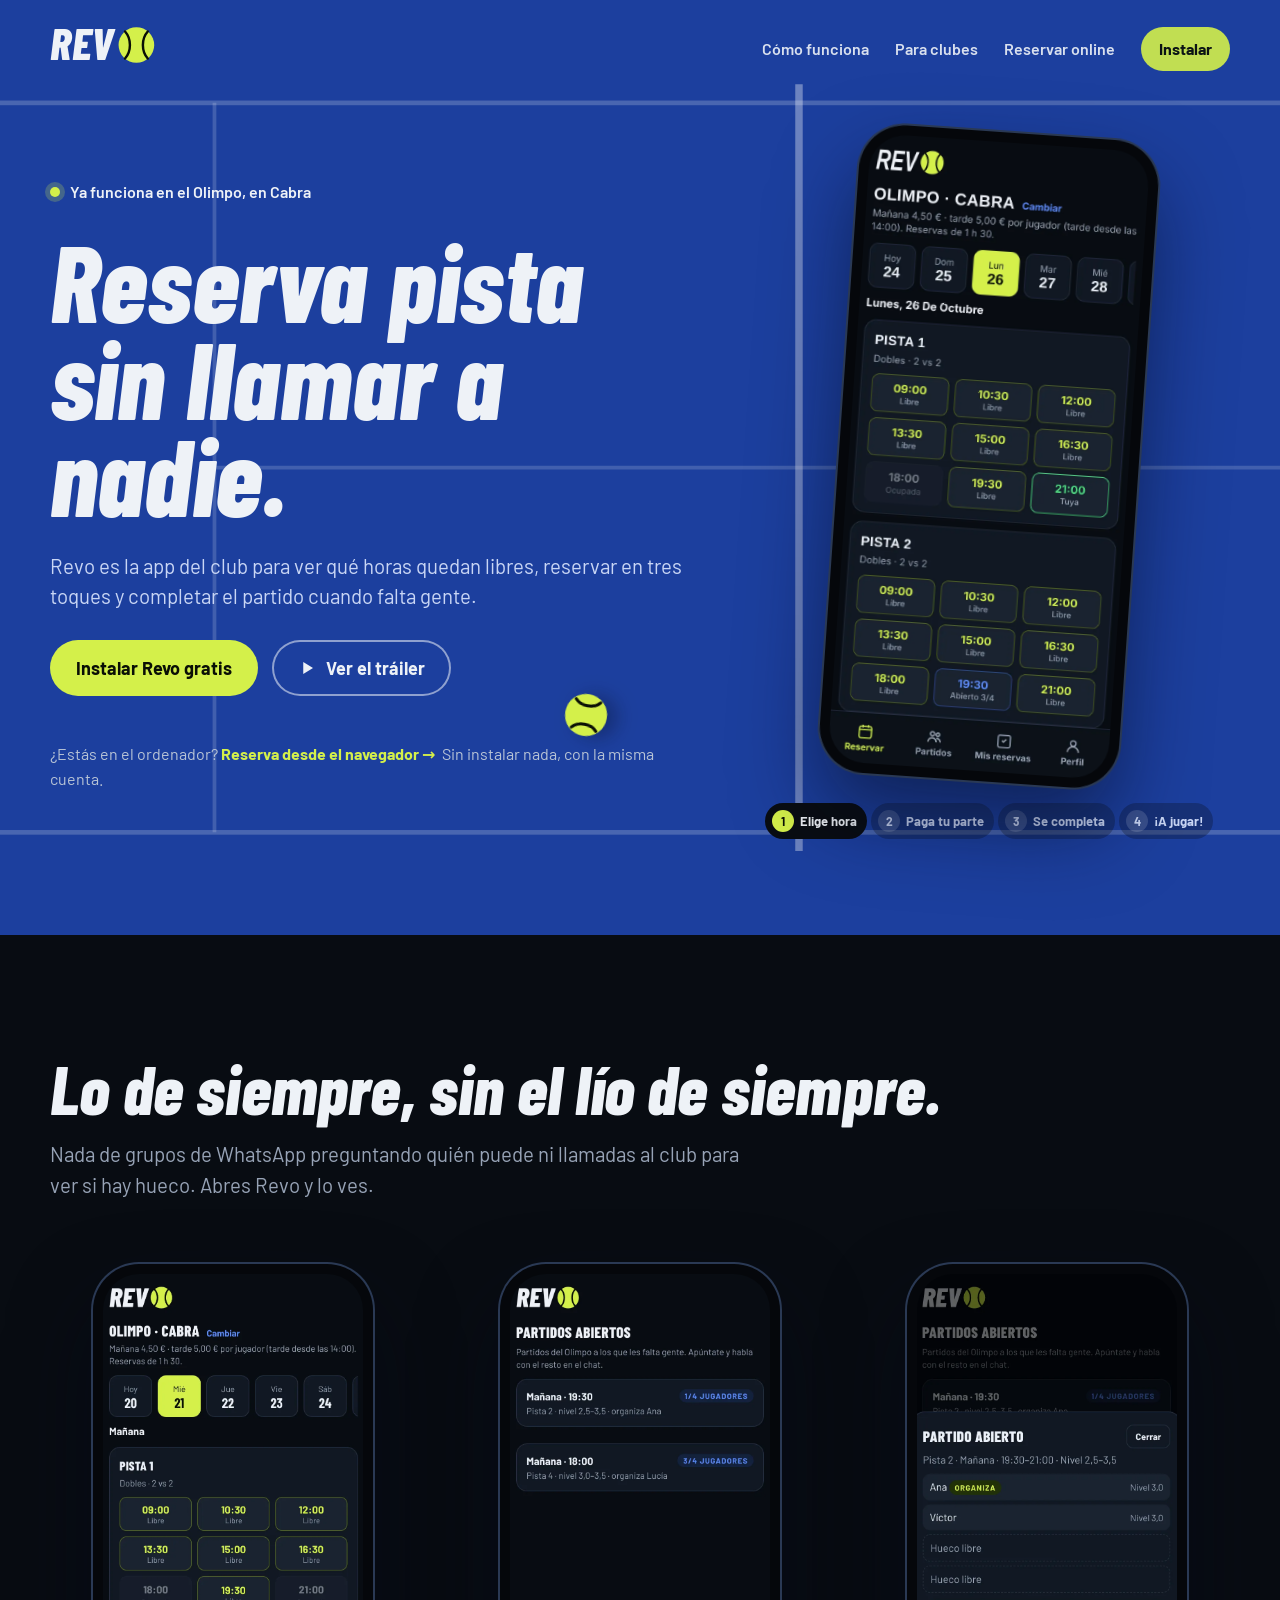
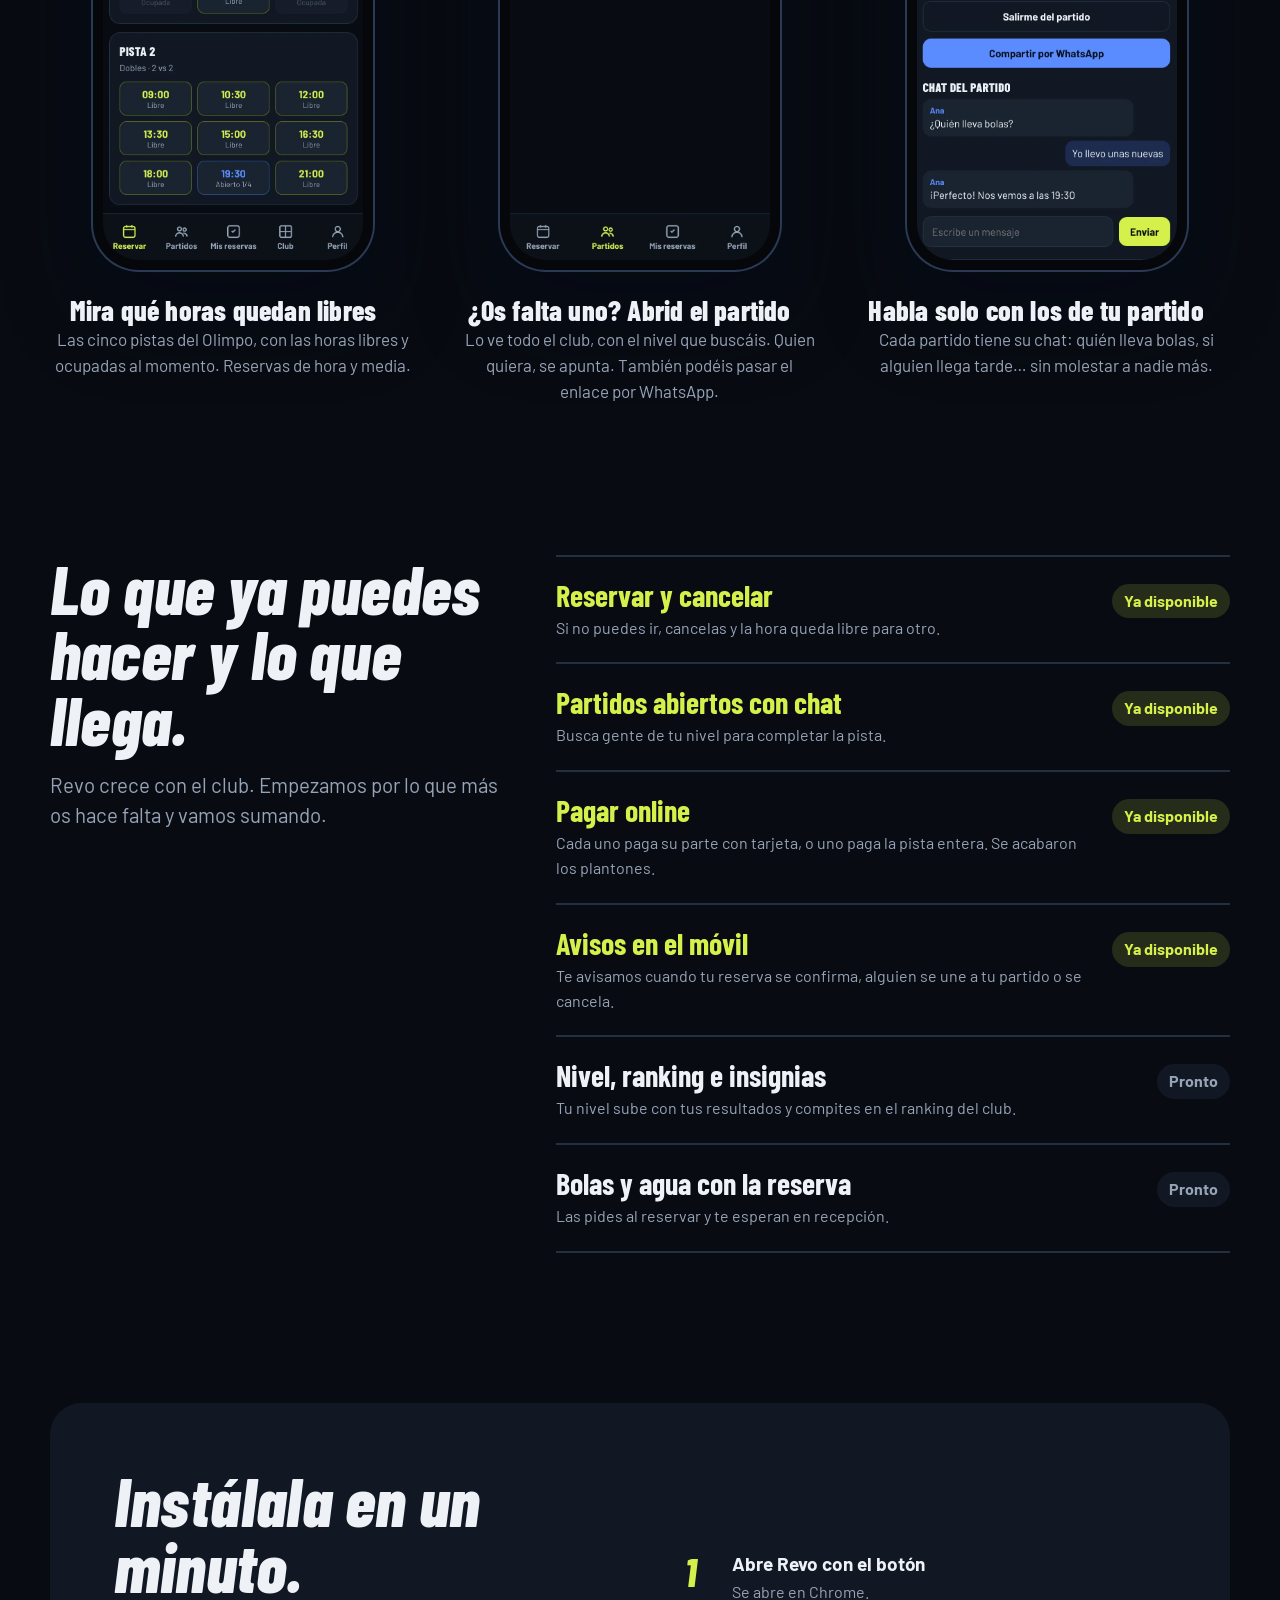
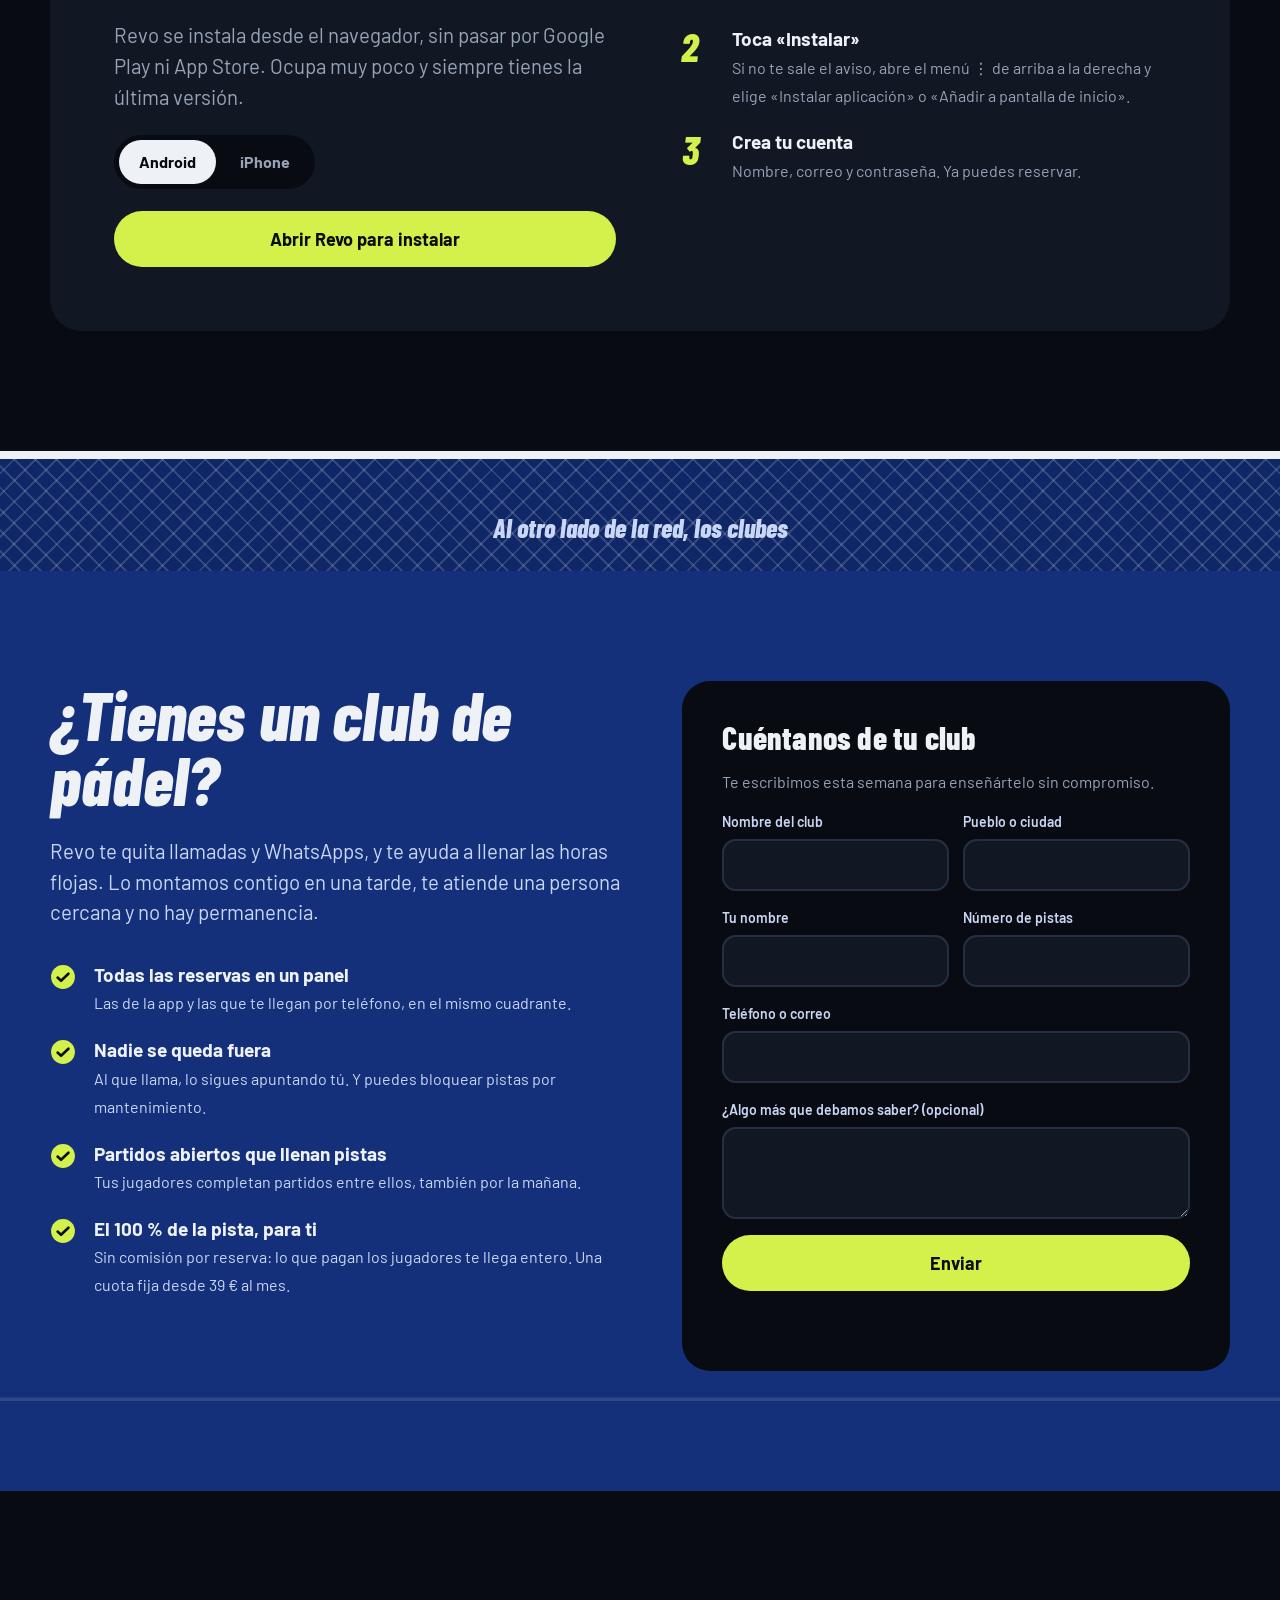
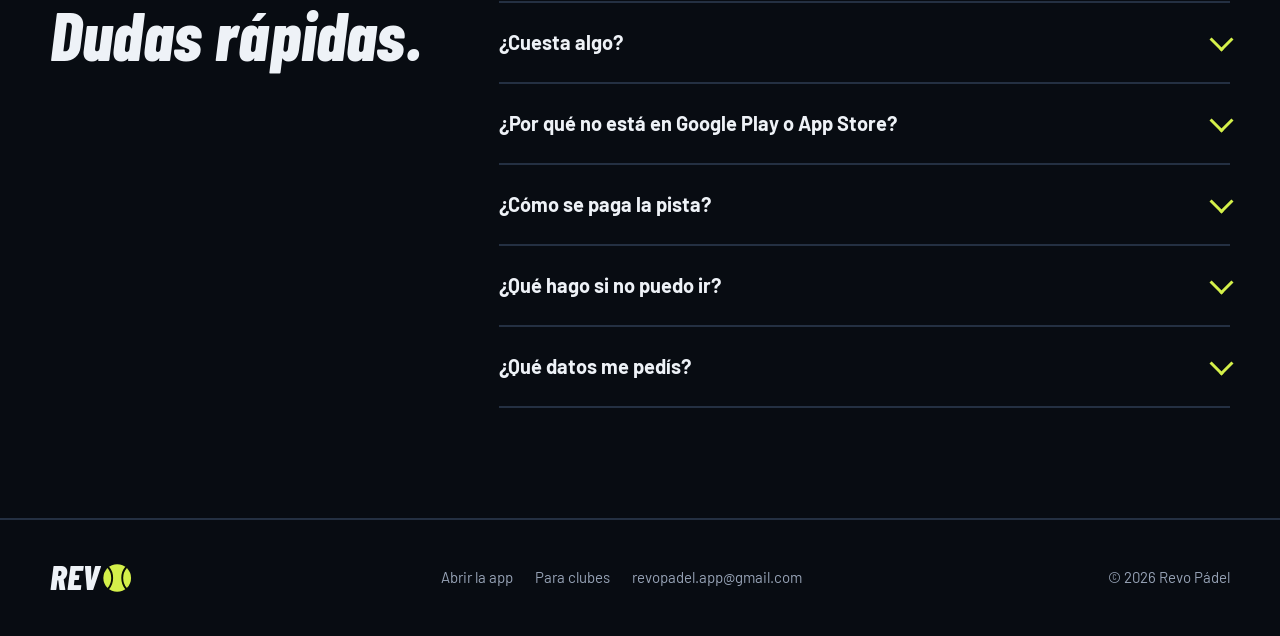
==== commit 90dfba3a: "Precios: 0,40 € de gestión por pago y sin comisión para el club (cuota desde 39 €/mes) Co-Authored-B" ====
--- a/index.html
+++ b/index.html
@@ -426,12 +426,12 @@
     <div class="wrap clubs-grid">
       <div class="clubs-text">
         <h2 id="club-t">¿Tienes un club de pádel?</h2>
-        <p class="lead">Revo te quita llamadas y WhatsApps, y te ayuda a llenar las horas flojas. Lo montamos contigo en una tarde.</p>
+        <p class="lead">Revo te quita llamadas y WhatsApps, y te ayuda a llenar las horas flojas. Lo montamos contigo en una tarde, te atiende una persona cercana y no hay permanencia.</p>
         <ul class="perks">
           <li><svg aria-hidden="true" width="26" height="26" viewBox="0 0 24 24"><circle cx="12" cy="12" r="11" fill="#D4F04A"></circle><path d="M7 12.5l3.2 3L17 9" fill="none" stroke="#0A0F05" stroke-width="2.4" stroke-linecap="round" stroke-linejoin="round"></path></svg><div><b>Todas las reservas en un panel</b><span>Las de la app y las que te llegan por teléfono, en el mismo cuadrante.</span></div></li>
           <li><svg aria-hidden="true" width="26" height="26" viewBox="0 0 24 24"><circle cx="12" cy="12" r="11" fill="#D4F04A"></circle><path d="M7 12.5l3.2 3L17 9" fill="none" stroke="#0A0F05" stroke-width="2.4" stroke-linecap="round" stroke-linejoin="round"></path></svg><div><b>Nadie se queda fuera</b><span>Al que llama, lo sigues apuntando tú. Y puedes bloquear pistas por mantenimiento.</span></div></li>
           <li><svg aria-hidden="true" width="26" height="26" viewBox="0 0 24 24"><circle cx="12" cy="12" r="11" fill="#D4F04A"></circle><path d="M7 12.5l3.2 3L17 9" fill="none" stroke="#0A0F05" stroke-width="2.4" stroke-linecap="round" stroke-linejoin="round"></path></svg><div><b>Partidos abiertos que llenan pistas</b><span>Tus jugadores completan partidos entre ellos, también por la mañana.</span></div></li>
-          <li><svg aria-hidden="true" width="26" height="26" viewBox="0 0 24 24"><circle cx="12" cy="12" r="11" fill="#D4F04A"></circle><path d="M7 12.5l3.2 3L17 9" fill="none" stroke="#0A0F05" stroke-width="2.4" stroke-linecap="round" stroke-linejoin="round"></path></svg><div><b>Cerca y sin permanencia</b><span>Te atiende una persona que conoce tu club. Si no te convence, lo dejas.</span></div></li>
+          <li><svg aria-hidden="true" width="26" height="26" viewBox="0 0 24 24"><circle cx="12" cy="12" r="11" fill="#D4F04A"></circle><path d="M7 12.5l3.2 3L17 9" fill="none" stroke="#0A0F05" stroke-width="2.4" stroke-linecap="round" stroke-linejoin="round"></path></svg><div><b>El 100 % de la pista, para ti</b><span>Sin comisión por reserva: lo que pagan los jugadores te llega entero. Una cuota fija desde 39 € al mes.</span></div></li>
         </ul>
       </div>
       <form class="form" id="leadForm" novalidate>
@@ -458,7 +458,7 @@
     <div class="faq-grid">
       <h2 id="faq-t">Dudas rápidas.</h2>
       <div>
-        <details><summary>¿Cuesta algo?</summary><p>No. Para los jugadores, Revo es gratis.</p></details>
+        <details><summary>¿Cuesta algo?</summary><p>Instalar y usar Revo es gratis. Cuando pagas una pista online se añaden 0,40 € de gestión por pago, que es lo que cuesta el pago con tarjeta. Por ejemplo, tu parte de 5,00 € se queda en 5,40 €.</p></details>
         <details><summary>¿Por qué no está en Google Play o App Store?</summary><p>Porque no hace falta: se instala desde el navegador en un minuto, ocupa muy poco y se actualiza sola. Más adelante también estará en las tiendas.</p></details>
         <details><summary>¿Cómo se paga la pista?</summary><p>Online, desde la app y con tarjeta: cada jugador paga su parte o uno paga la pista entera. La pista queda confirmada cuando han pagado todos, y si se cancela, el dinero se devuelve solo según la política de cancelación. El pago lo gestiona Stripe, así que Revo nunca ve los datos de tu tarjeta.</p></details>
         <details><summary>¿Qué hago si no puedo ir?</summary><p>Cancela la reserva desde «Mis reservas». La hora queda libre al momento para que la coja otro.</p></details>
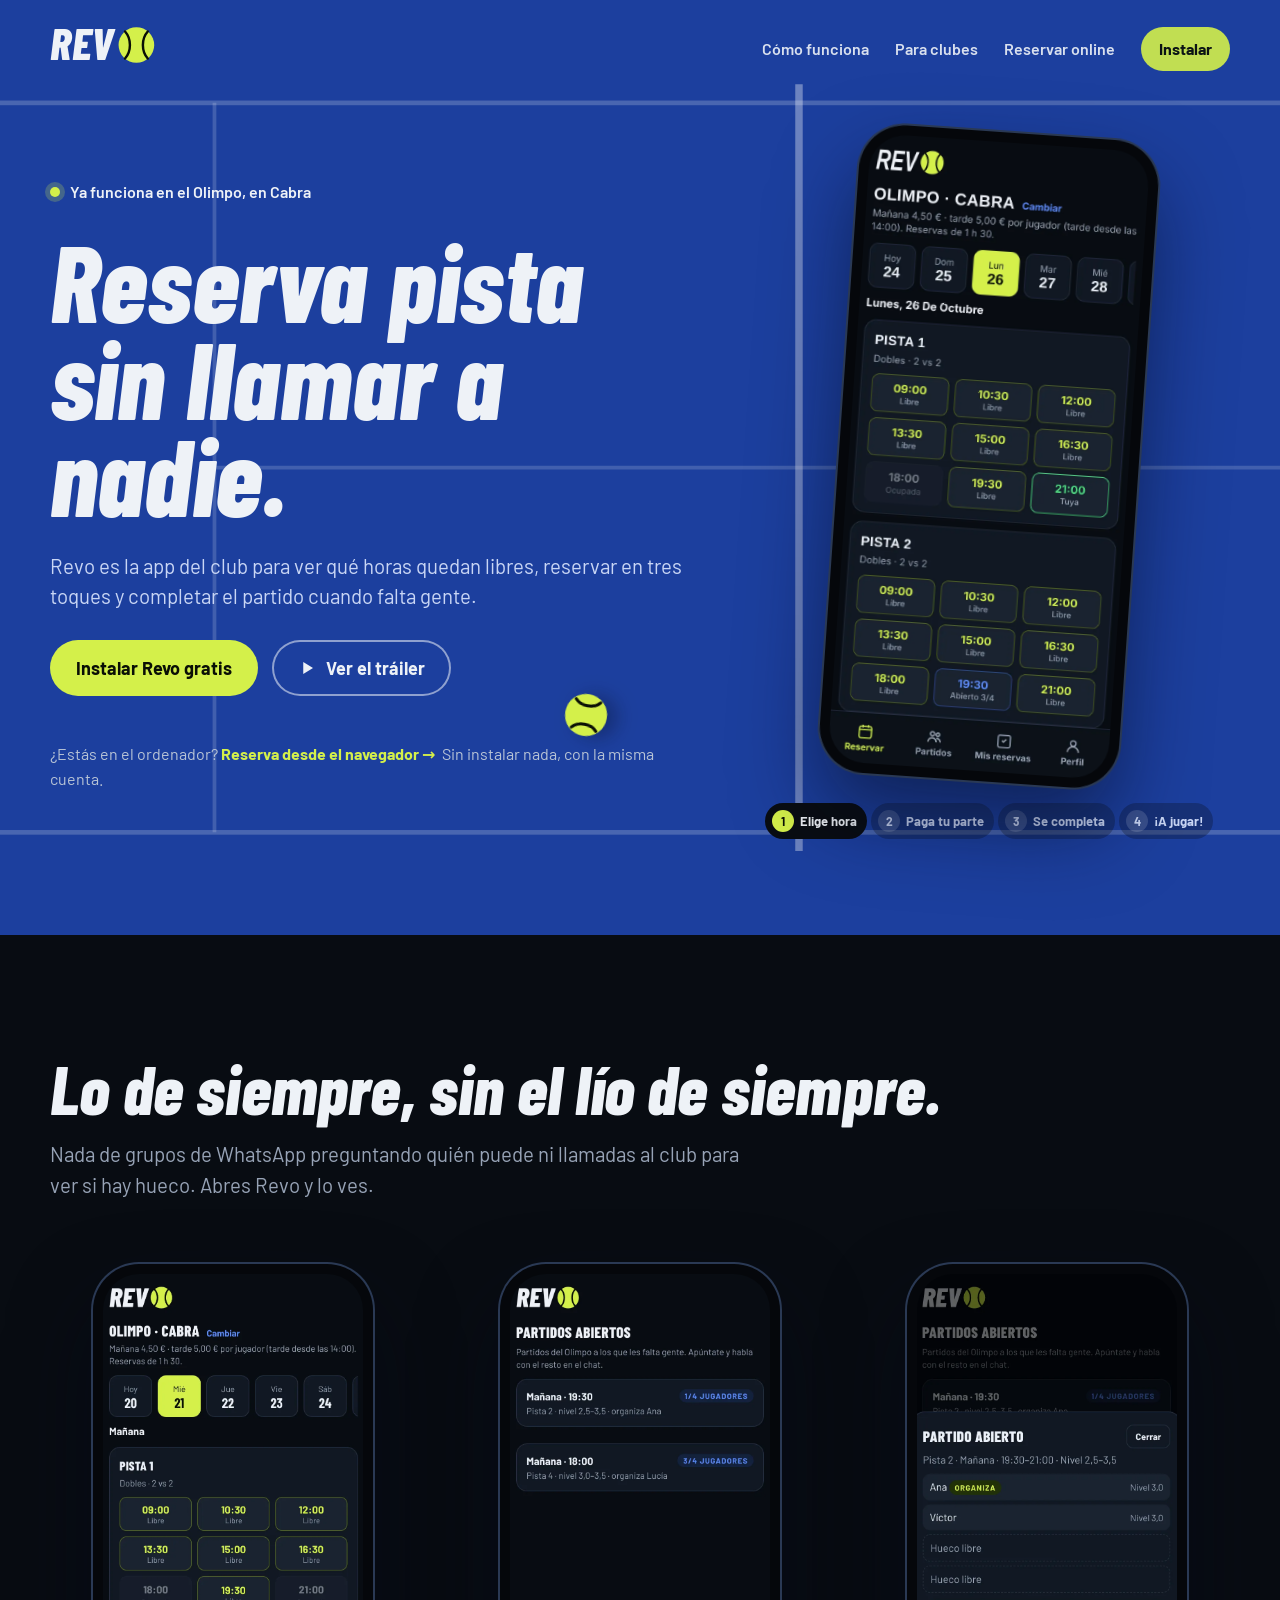
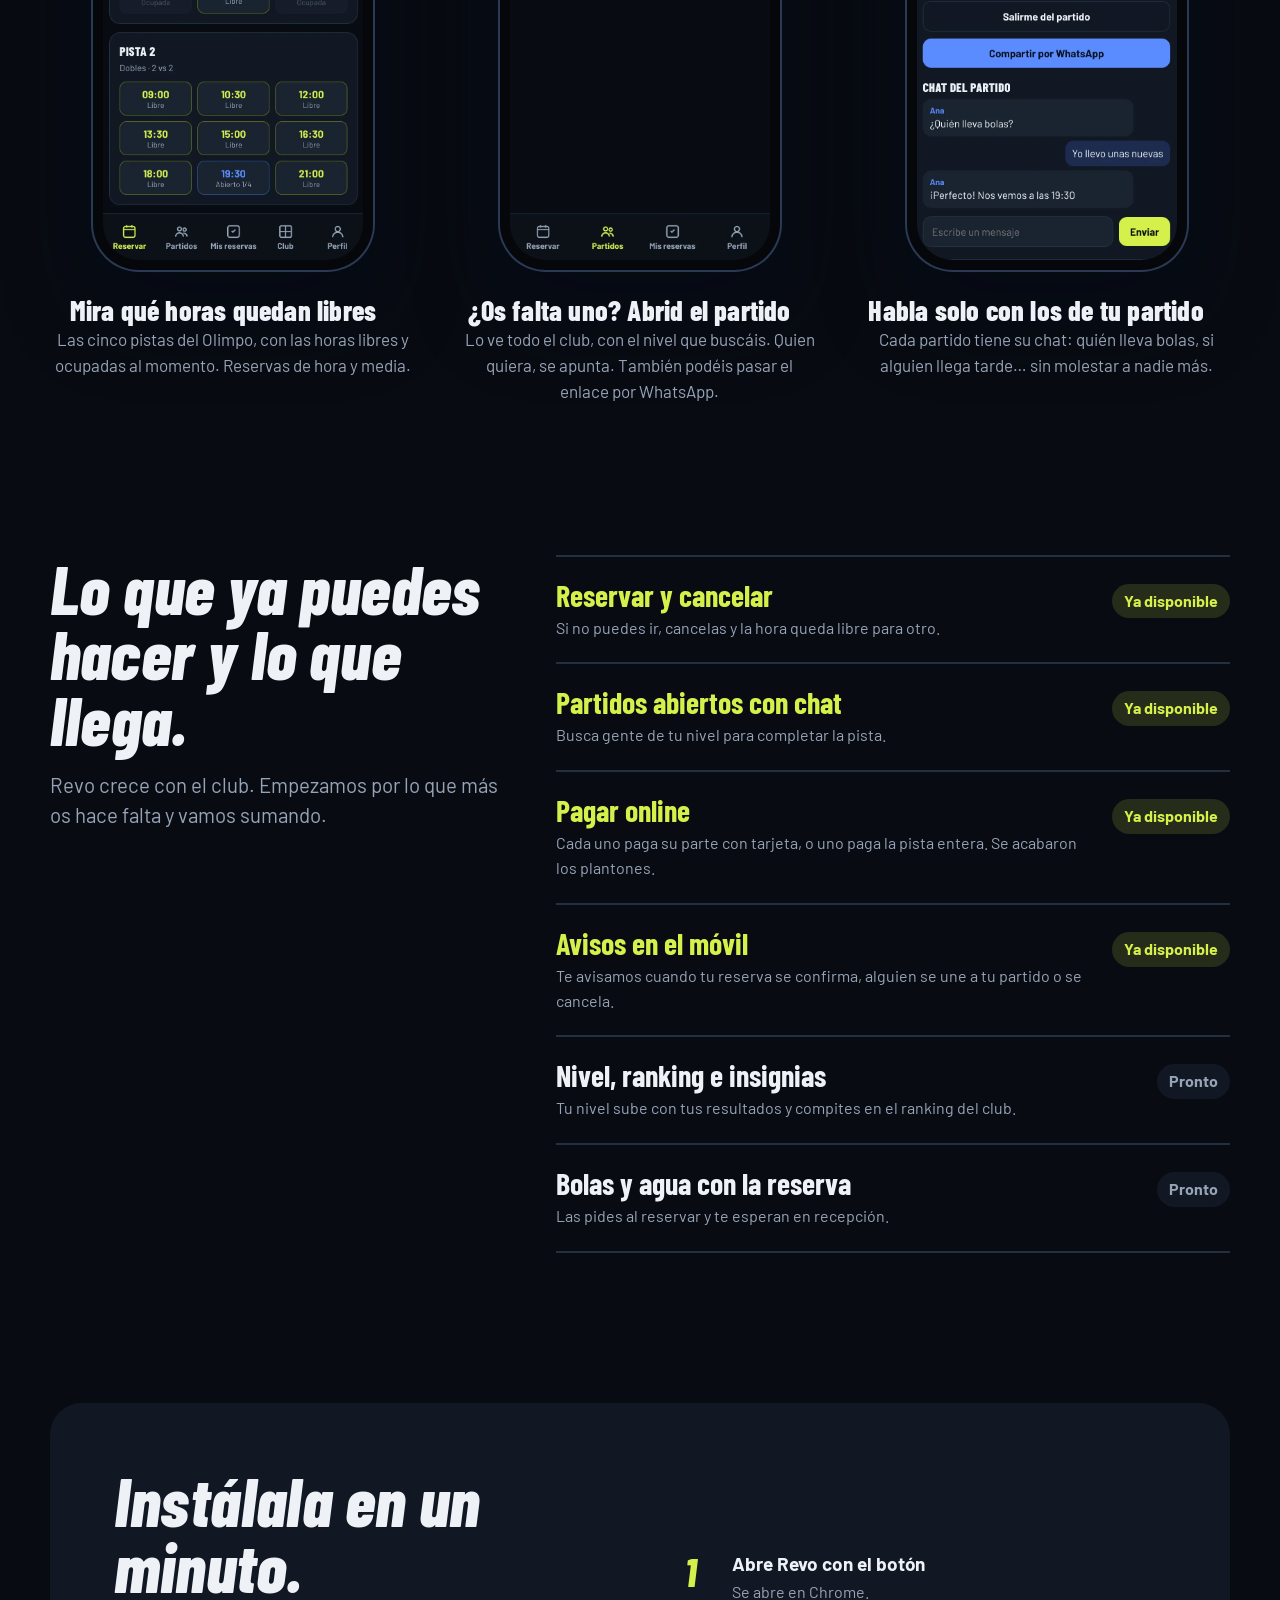
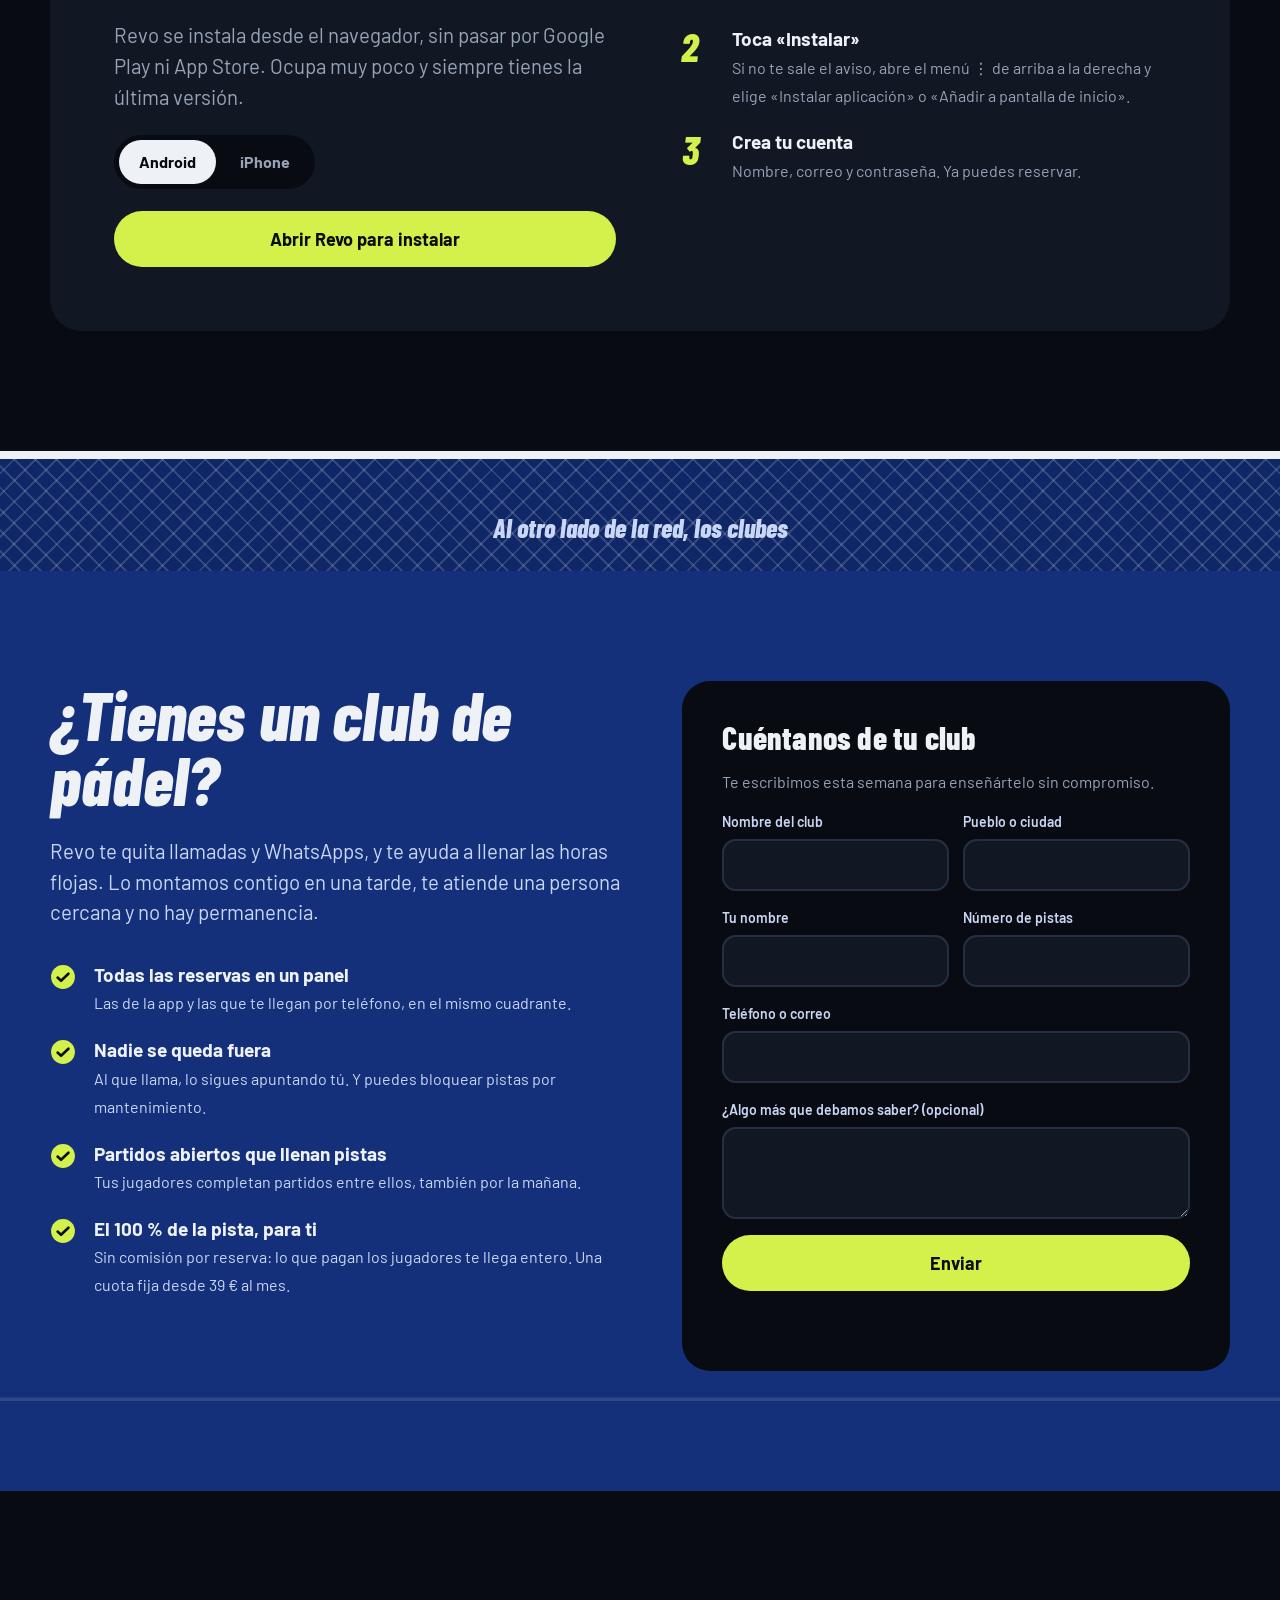
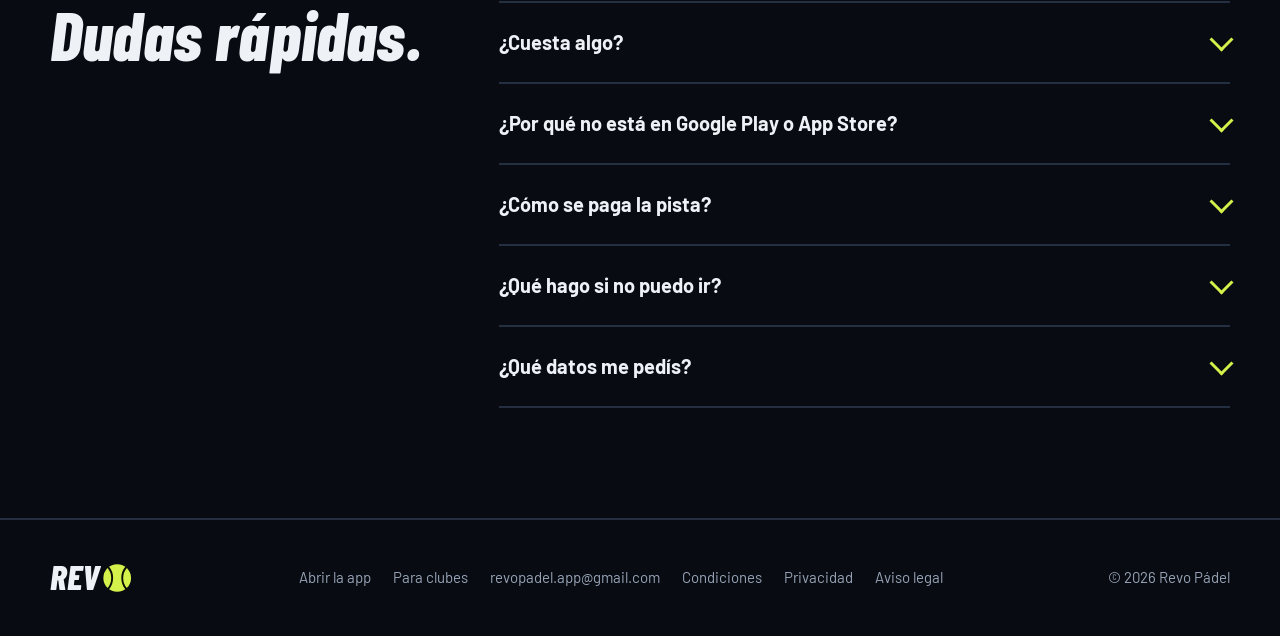
==== commit baf4ea0e: "Textos legales (aviso legal, privacidad, condiciones), casilla de aceptación al registrarse y tipogr" ====
--- a/index.html
+++ b/index.html
@@ -11,9 +11,7 @@
 <meta property="og:image" content="web/img/trailer-poster.jpg">
 <link rel="icon" href="icon-192.png" type="image/png">
 <link rel="apple-touch-icon" href="apple-touch-icon.png">
-<link rel="preconnect" href="https://fonts.googleapis.com">
-<link rel="preconnect" href="https://fonts.gstatic.com" crossorigin>
-<link rel="stylesheet" href="https://fonts.googleapis.com/css2?family=Barlow+Condensed:ital,wght@0,700;0,800;1,800&family=Barlow:wght@400;500;600;700&display=swap">
+<link rel="stylesheet" href="web/fonts/fonts.css">
 <style>
 /* Revo Pádel · portada
    Idea: la página es una pista vista desde arriba. Arriba juegan los jugadores; tras la red, los clubes.
@@ -475,6 +473,9 @@
       <a href="real/">Abrir la app</a>
       <a href="#clubes">Para clubes</a>
       <a href="mailto:revopadel.app@gmail.com">revopadel.app@gmail.com</a>
+      <a href="legal/condiciones.html">Condiciones</a>
+      <a href="legal/privacidad.html">Privacidad</a>
+      <a href="legal/aviso-legal.html">Aviso legal</a>
     </nav>
     <span>© 2026 Revo Pádel</span>
   </div>
--- a/web/fonts/fonts.css
+++ b/web/fonts/fonts.css
@@ -0,0 +1,10 @@
+/* Tipografías alojadas en Revo (sin llamar a Google) */
+@font-face{font-family:'Barlow Condensed';font-style:normal;font-weight:600;font-display:swap;src:url('barlow-condensed-latin-600-normal.woff2') format('woff2')}
+@font-face{font-family:'Barlow Condensed';font-style:normal;font-weight:700;font-display:swap;src:url('barlow-condensed-latin-700-normal.woff2') format('woff2')}
+@font-face{font-family:'Barlow Condensed';font-style:normal;font-weight:800;font-display:swap;src:url('barlow-condensed-latin-800-normal.woff2') format('woff2')}
+@font-face{font-family:'Barlow Condensed';font-style:italic;font-weight:700;font-display:swap;src:url('barlow-condensed-latin-700-italic.woff2') format('woff2')}
+@font-face{font-family:'Barlow Condensed';font-style:italic;font-weight:800;font-display:swap;src:url('barlow-condensed-latin-800-italic.woff2') format('woff2')}
+@font-face{font-family:'Barlow';font-style:normal;font-weight:400;font-display:swap;src:url('barlow-latin-400-normal.woff2') format('woff2')}
+@font-face{font-family:'Barlow';font-style:normal;font-weight:500;font-display:swap;src:url('barlow-latin-500-normal.woff2') format('woff2')}
+@font-face{font-family:'Barlow';font-style:normal;font-weight:600;font-display:swap;src:url('barlow-latin-600-normal.woff2') format('woff2')}
+@font-face{font-family:'Barlow';font-style:normal;font-weight:700;font-display:swap;src:url('barlow-latin-700-normal.woff2') format('woff2')}
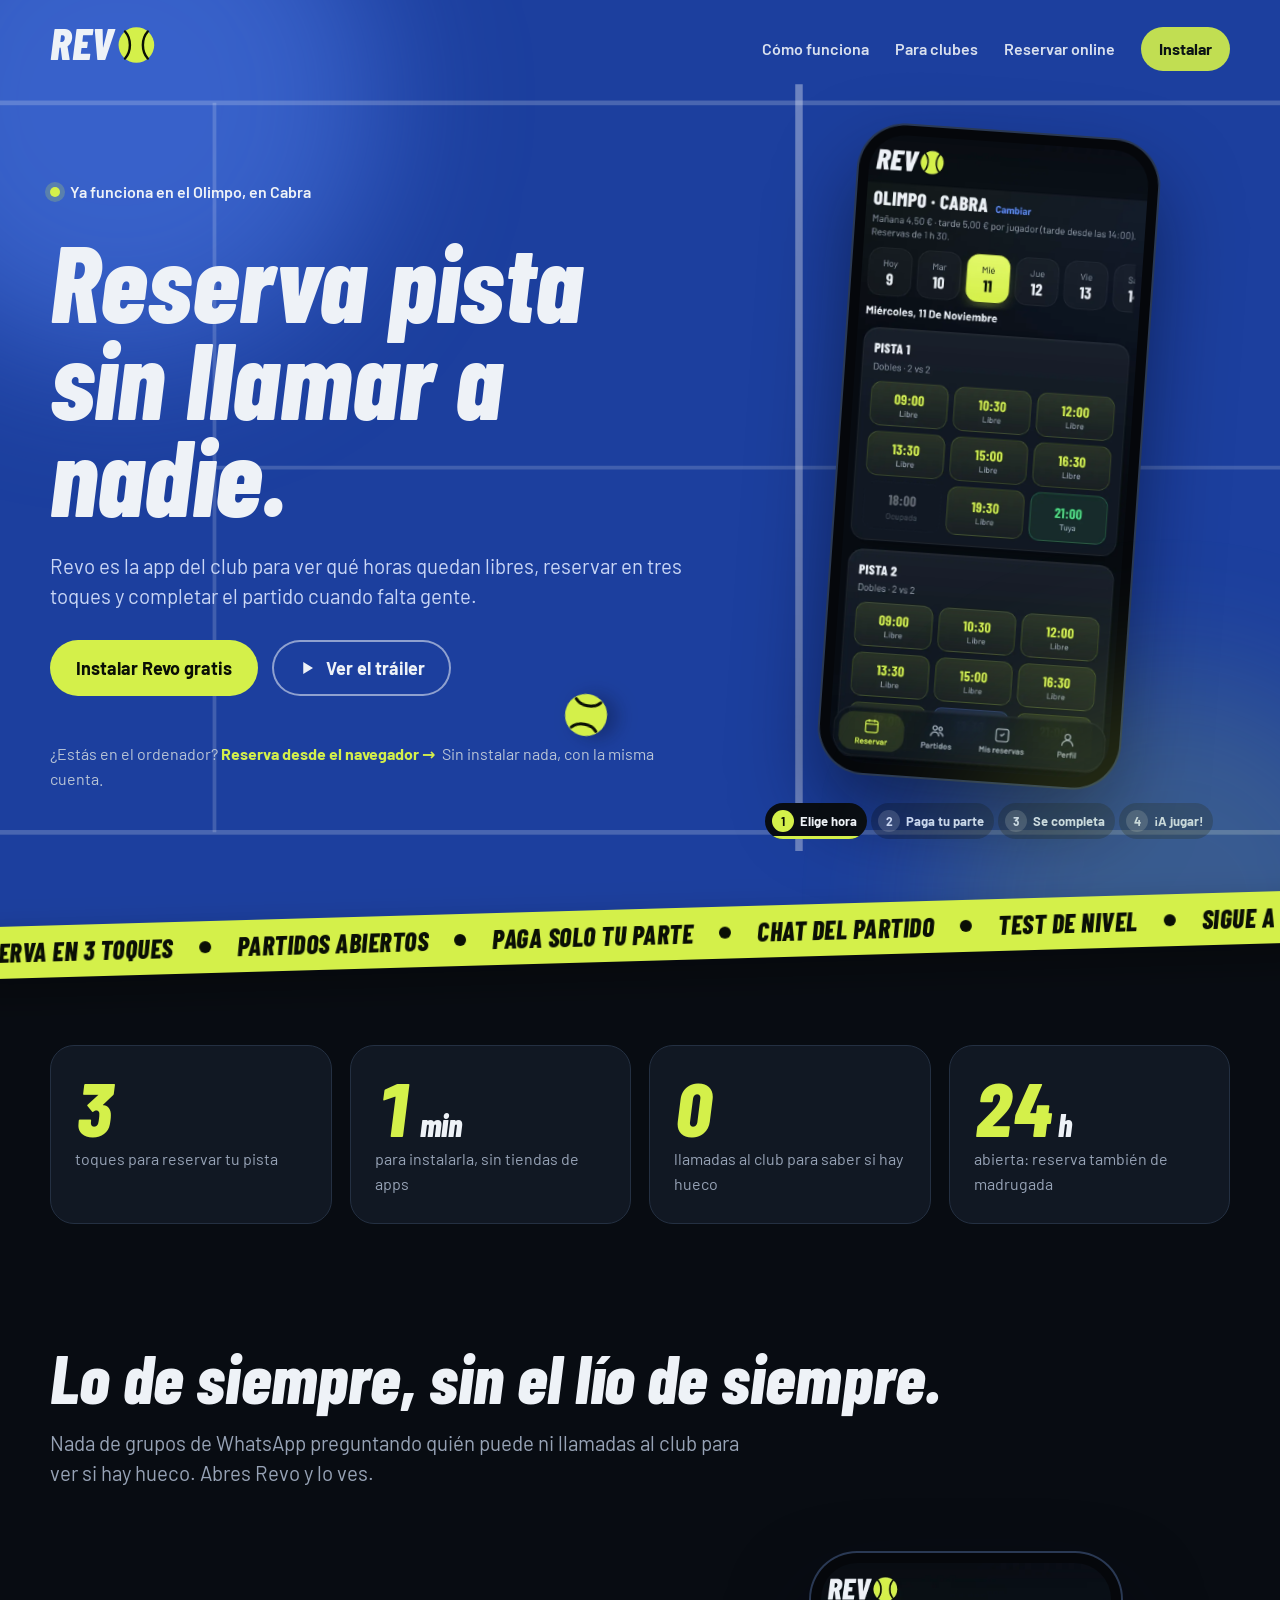
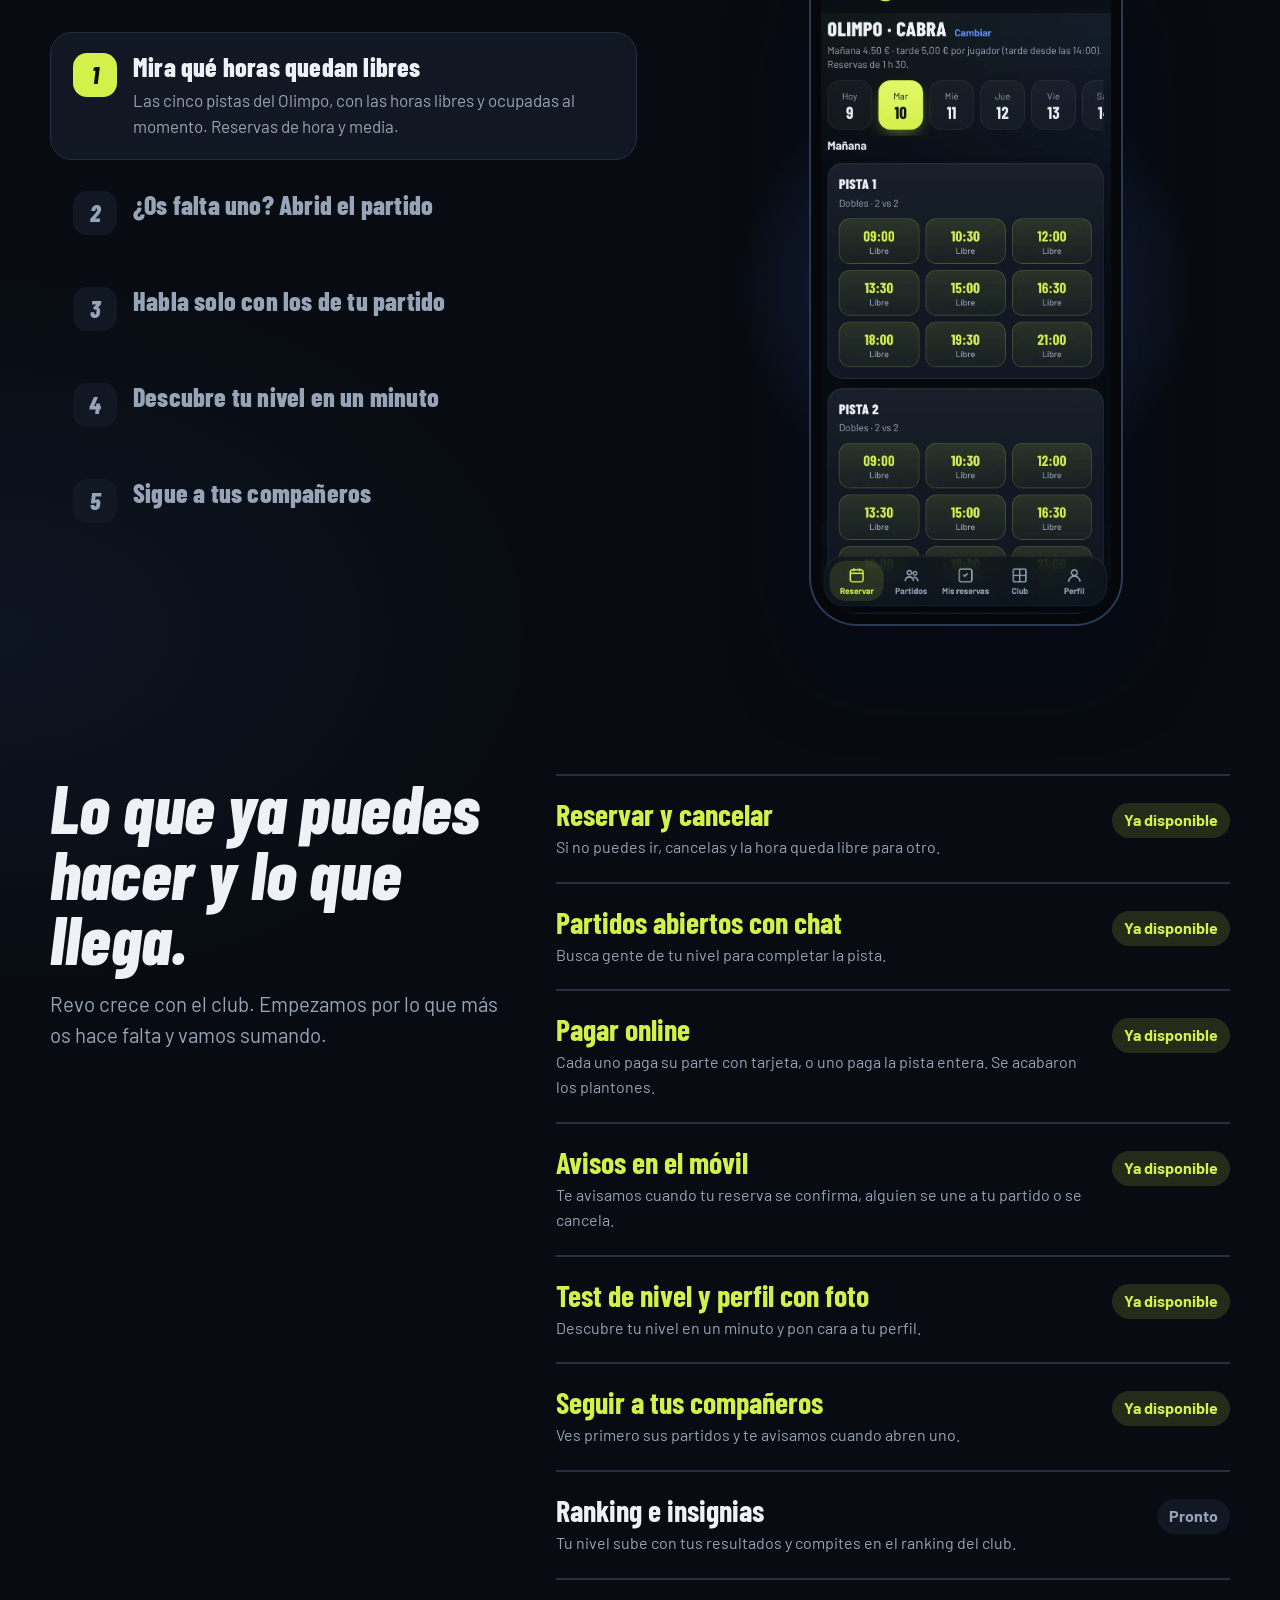
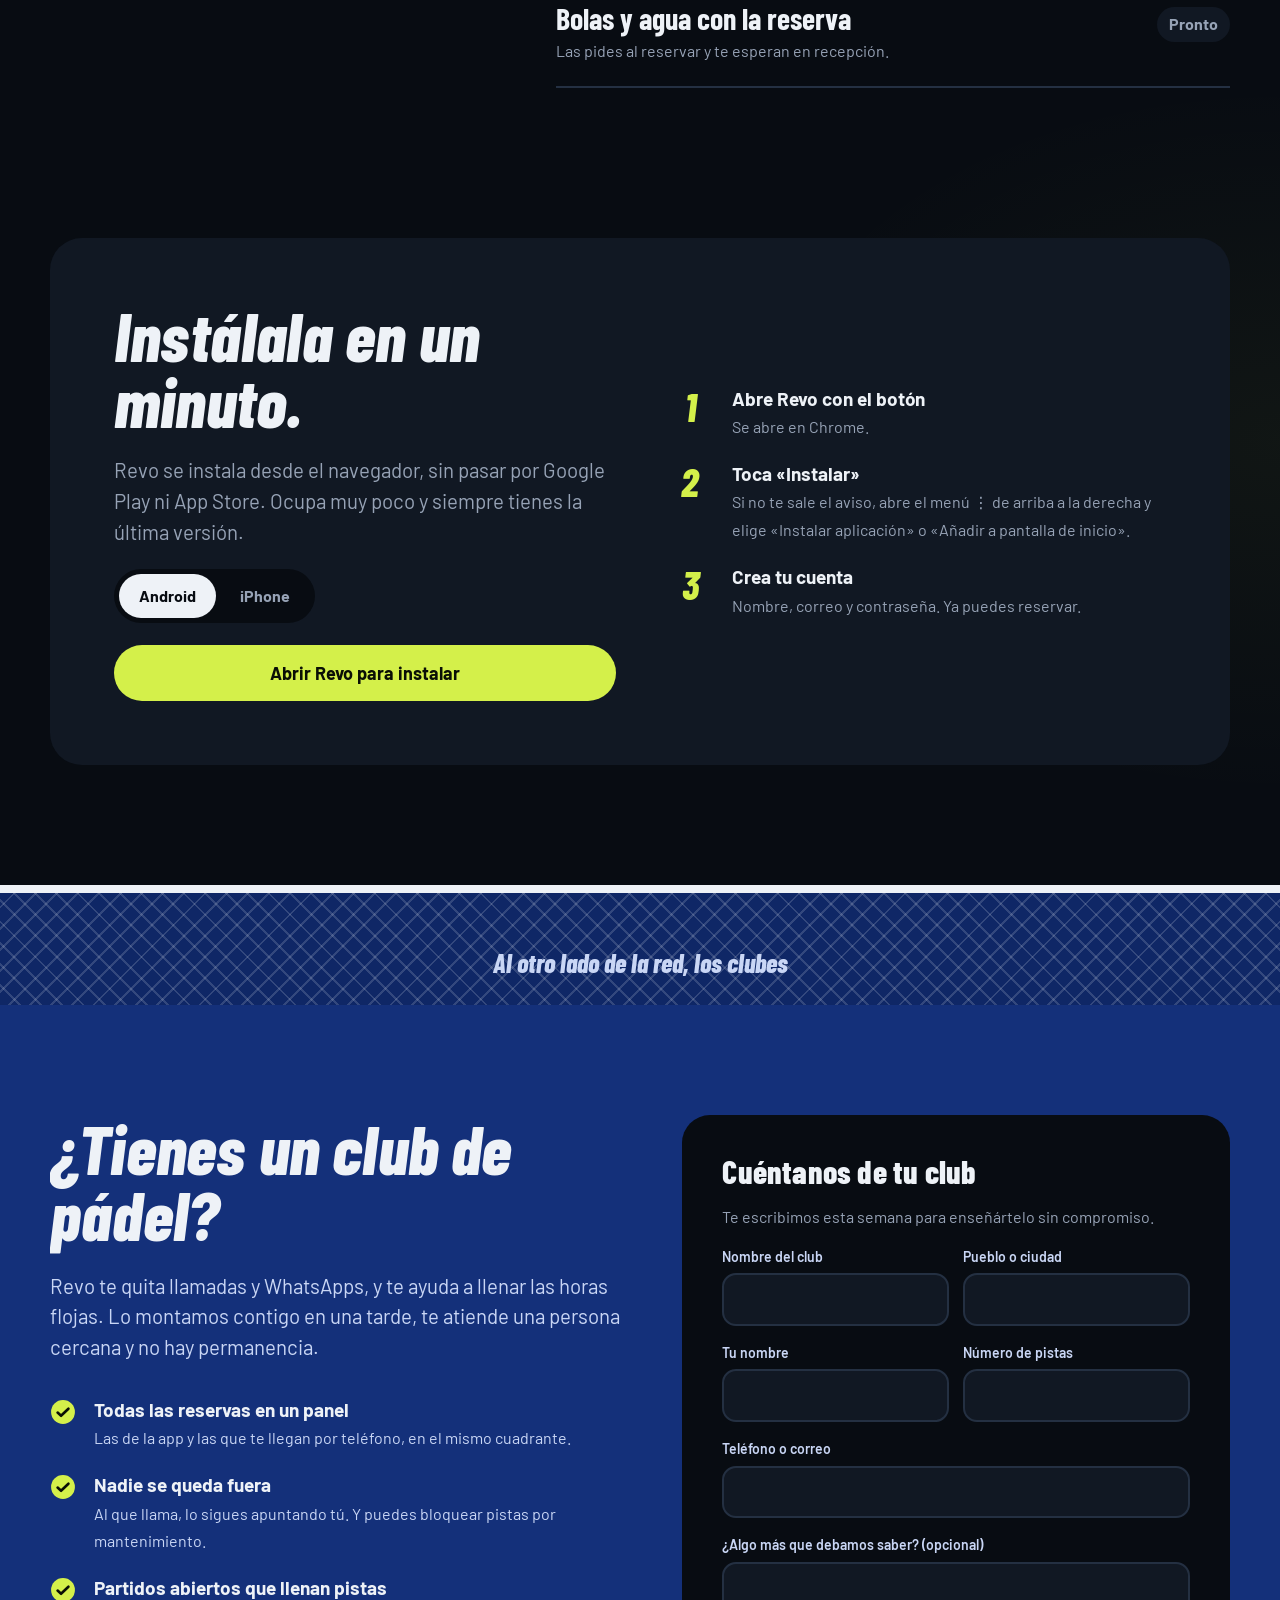
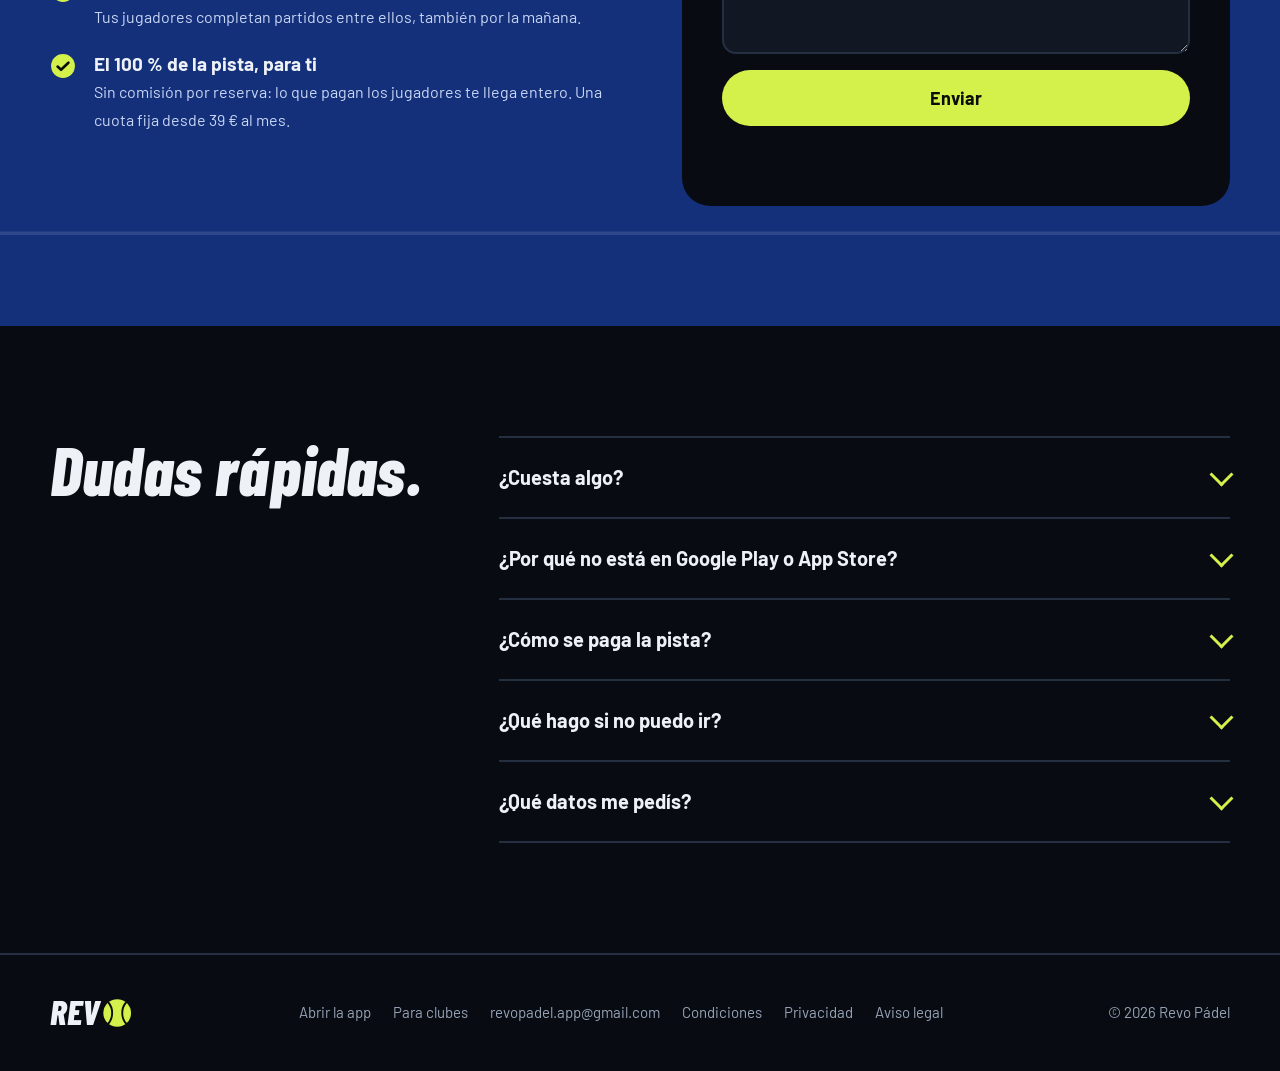
==== commit 6ca8261e: "Web más dinámica: cabecera de cristal, barra de avance, cinta en movimiento, cifras animadas, escapa" ====
--- a/index.html
+++ b/index.html
@@ -253,6 +253,118 @@
 dialog video{width:100%;border-radius:22px;background:#000}
 .close{position:absolute;top:0;right:0;width:44px;height:44px;border-radius:50%;border:0;background:var(--linea);color:var(--noche);cursor:pointer;display:flex;align-items:center;justify-content:center}
 
+/* ===== Web más viva ===== */
+body{background:
+  radial-gradient(900px 600px at 0% 38%,rgba(91,140,255,.07),transparent 60%),
+  radial-gradient(900px 600px at 100% 62%,rgba(212,240,74,.045),transparent 60%),
+  var(--noche)}
+html,body{overflow-x:clip}
+/* Barra de avance con la bola en la punta */
+.prog{position:fixed;inset:0 0 auto 0;height:4px;z-index:30;pointer-events:none}
+.prog i{display:block;height:100%;width:100%;background:var(--lima);transform-origin:left;transform:scaleX(var(--p,0))}
+.prog svg{position:absolute;top:-5px;left:calc(var(--p,0) * 100%);width:14px;height:14px;margin-left:-7px;rotate:calc(var(--p,0) * 1440deg);opacity:var(--on,0);transition:opacity .2s}
+/* Cabecera fija que se vuelve cristal al bajar */
+.nav{position:fixed;transition:background .25s,box-shadow .25s,backdrop-filter .25s}
+.nav .wrap{padding-bottom:12px;transition:padding .25s}
+.nav.scrolled{background:rgba(8,12,18,.72);-webkit-backdrop-filter:blur(16px) saturate(150%);backdrop-filter:blur(16px) saturate(150%);box-shadow:0 1px 0 rgba(255,255,255,.07)}
+.nav.scrolled .wrap{padding-top:max(10px,env(safe-area-inset-top));padding-bottom:10px}
+.nav svg{transition:scale .25s;transform-origin:left center}
+.nav.scrolled svg{scale:.82}
+/* Luces de la portada */
+.hero::before,.hero::after{content:"";position:absolute;border-radius:50%;filter:blur(70px);pointer-events:none}
+.hero::before{width:520px;height:520px;left:-140px;top:-160px;background:rgba(91,140,255,.45)}
+.hero::after{width:460px;height:460px;right:-120px;bottom:-200px;background:rgba(212,240,74,.16)}
+.hero-steps button{position:relative;overflow:hidden}
+.hero-steps li.on button::after{content:"";position:absolute;left:0;bottom:0;height:3px;width:100%;background:var(--lima);transform-origin:left;transform:scaleX(0)}
+/* Cinta que corre */
+.tape{position:relative;z-index:3;margin:-26px -3vw 0;rotate:-1.6deg;background:var(--lima);color:var(--tinta);overflow:hidden;box-shadow:0 18px 40px rgba(0,0,0,.35)}
+.tape-in{display:flex;width:max-content}
+.tape ul{display:flex;list-style:none;margin:0;padding:13px 0;flex:none}
+.tape li{font:italic 800 26px/1 var(--font-d);text-transform:uppercase;letter-spacing:.5px;white-space:nowrap;display:flex;align-items:center}
+.tape li::after{content:"";width:12px;height:12px;border-radius:50%;background:var(--tinta);margin:0 26px}
+/* Cifras */
+.stats{padding:84px 0 0}
+.stats-grid{display:grid;grid-template-columns:repeat(4,minmax(0,1fr));gap:18px;list-style:none;margin:0;padding:0}
+.stat{position:relative;overflow:hidden;background:var(--noche-2);border:1px solid var(--malla);border-radius:24px;padding:26px 24px;display:flex;flex-direction:column;gap:6px}
+.stat b{font:italic 800 clamp(54px,6vw,84px)/.9 var(--font-d);color:var(--lima);font-variant-numeric:tabular-nums}
+.stat b small{font-size:.42em;margin-left:6px;color:var(--linea)}
+.stat span{color:var(--gris);font-size:16px}
+/* Foco de luz que sigue al ratón */
+.glow{position:relative;overflow:hidden}
+.glow::before{content:"";position:absolute;inset:0;pointer-events:none;opacity:0;transition:opacity .3s;
+  background:radial-gradient(420px circle at var(--mx,50%) var(--my,50%),rgba(212,240,74,.10),transparent 60%)}
+.glow:hover::before{opacity:1}
+.glow>*{position:relative}
+/* Escaparate: una pantalla por función */
+.show{display:grid;grid-template-columns:minmax(0,1fr) minmax(0,.9fr);gap:64px;align-items:center}
+.show-list{list-style:none;margin:0;padding:0;display:flex;flex-direction:column;gap:10px}
+.show-list button{position:relative;overflow:hidden;width:100%;text-align:left;border:1px solid transparent;background:transparent;color:inherit;font:inherit;cursor:pointer;border-radius:22px;padding:20px 22px;display:grid;grid-template-columns:44px minmax(0,1fr);gap:16px;align-items:start;transition:background .25s,border-color .25s}
+.show-list button:hover{background:rgba(255,255,255,.03)}
+.show-list .n{width:44px;height:44px;border-radius:14px;display:flex;align-items:center;justify-content:center;background:var(--noche-2);color:var(--gris);font:italic 800 24px/1 var(--font-d);transition:background .25s,color .25s}
+.show-list h3{font-size:26px;color:var(--gris);transition:color .25s}
+.show-list p{color:var(--gris);font-size:17px;display:grid;grid-template-rows:0fr;transition:grid-template-rows .35s ease,margin .35s ease;margin-top:0}
+.show-list p>span{overflow:hidden}
+.show-list li.on button{background:var(--noche-2);border-color:var(--malla)}
+.show-list li.on .n{background:var(--lima);color:var(--tinta)}
+.show-list li.on h3{color:var(--linea)}
+.show-list li.on p{grid-template-rows:1fr;margin-top:6px}
+.show-list .bar{position:absolute;left:0;bottom:0;height:3px;width:100%;background:var(--lima);transform-origin:left;transform:scaleX(0)}
+.show-stage{position:relative;display:flex;justify-content:center}
+.show-stage::before{content:"";position:absolute;width:86%;aspect-ratio:1;top:50%;left:50%;translate:-50% -50%;border-radius:50%;background:radial-gradient(closest-side,rgba(91,140,255,.35),transparent);pointer-events:none}
+.show-stage .phone{position:relative;width:min(310px,74vw)}
+/* Etiquetas y preguntas */
+.soon-list li{transition:padding .25s,background .25s}
+.soon-list li:hover{padding-left:12px}
+.faq details{interpolate-size:allow-keywords}
+.faq details::details-content{block-size:0;overflow:hidden;transition:block-size .35s ease,content-visibility .35s allow-discrete}
+.faq details[open]::details-content{block-size:auto}
+.faq summary{transition:color .2s}
+.faq summary:hover{color:var(--lima)}
+/* Botón fijo en el móvil */
+.dock{position:fixed;left:14px;right:14px;bottom:calc(14px + env(safe-area-inset-bottom));z-index:20;display:none;translate:0 140%;transition:translate .35s cubic-bezier(.2,.8,.2,1)}
+.dock.on{translate:0 0}
+.dock .btn{width:100%;box-shadow:0 14px 34px rgba(0,0,0,.55)}
+@media (max-width:900px){
+  .dock{display:block}
+  .tape li{font-size:20px}.tape li::after{margin:0 18px;width:9px;height:9px}
+  .stats{padding-top:56px}.stats-grid{grid-template-columns:repeat(2,minmax(0,1fr));gap:12px}.stat{padding:20px 18px;border-radius:20px}
+  .show{grid-template-columns:minmax(0,1fr);gap:36px}
+  .show-stage{order:-1}
+  .show-stage .phone{width:min(224px,58vw)}
+  .show-list{flex-direction:row;flex-wrap:wrap;justify-content:center;gap:10px}
+  .show-list li:not(.on) button{display:block;padding:4px;border-radius:16px}
+  .show-list li:not(.on) button>span:not(.n){display:none}
+  .show-list li.on{order:1;flex-basis:100%}
+  .show-list button{padding:16px 16px;grid-template-columns:44px minmax(0,1fr);gap:12px}
+  .show-list h3{font-size:23px}
+  .show-list li.on p{min-height:5.2em}
+  .foot{padding-bottom:calc(96px + env(safe-area-inset-bottom))}
+}
+@media (prefers-reduced-motion:no-preference){
+  @keyframes deriva{0%,100%{translate:0 0}50%{translate:60px 40px}}
+  .hero::before{animation:deriva 14s ease-in-out infinite}
+  .hero::after{animation:deriva 18s ease-in-out infinite reverse}
+  @keyframes llenar{to{transform:scaleX(1)}}
+  .hero-steps li.on button::after{animation:llenar 3.4s linear forwards}
+  @keyframes cinta{to{transform:translateX(-50%)}}
+  .tape-in{animation:cinta 28s linear infinite}
+  .tape:hover .tape-in{animation-play-state:paused}
+  .show.run .show-list li.on .bar{animation:llenar 5s linear forwards}
+  .show:hover .show-list li.on .bar{animation-play-state:paused}
+  @keyframes mecer{0%,100%{translate:0 0;rotate:-1.5deg}50%{translate:0 -12px;rotate:1deg}}
+  .show-stage .phone{animation:mecer 7s ease-in-out infinite}
+  .js .stat b{display:inline-block}
+  @keyframes saltito{0%{scale:.6;opacity:0}60%{scale:1.1}100%{scale:1;opacity:1}}
+  .js .stat.in b{animation:saltito .6s cubic-bezier(.2,1.3,.4,1) both;animation-delay:inherit}
+  .js .reveal.h2r{transform:none;clip-path:inset(0 0 100% 0);transition:clip-path .9s cubic-bezier(.2,.7,.2,1),opacity .5s}
+  .js .reveal.h2r.in{clip-path:inset(0 0 -10% 0)}
+  @keyframes tic{0%{scale:0;rotate:-40deg}70%{scale:1.2}100%{scale:1;rotate:0deg}}
+  .js .clubs-text.in .perks svg{animation:tic .5s cubic-bezier(.2,1.4,.4,1) both}
+  .js .clubs-text.in .perks li:nth-child(1) svg{animation-delay:.25s}.js .clubs-text.in .perks li:nth-child(2) svg{animation-delay:.4s}
+  .js .clubs-text.in .perks li:nth-child(3) svg{animation-delay:.55s}.js .clubs-text.in .perks li:nth-child(4) svg{animation-delay:.7s}
+  .js .ya.in .state{animation:saltito .5s cubic-bezier(.2,1.3,.4,1) .35s both}
+}
+
 /* Móvil */
 @media (max-width:900px){
   .nav-links a:not(.btn){display:none}
@@ -273,7 +385,8 @@
 </head>
 <body>
 
-<header class="nav">
+<div class="prog" id="prog" aria-hidden="true"><i></i><svg aria-hidden="true" viewBox="0 0 24 24"><circle cx="12" cy="12" r="11" fill="#D4F04A" stroke="#0A0F05" stroke-width="1"></circle><path d="M4.5 5.5c3.5 3 3.5 10 0 13M19.5 5.5c-3.5 3-3.5 10 0 13" fill="none" stroke="#0A0F05" stroke-width="1.6" stroke-linecap="round"></path></svg></div>
+<header class="nav" id="nav">
   <div class="wrap">
     <a href="./" aria-label="Revo Pádel, inicio">
       <svg role="img" aria-label="Revo" width="108" height="46" viewBox="0 0 400 170"><text x="0" y="142" font-family="Barlow Condensed, Arial Narrow, sans-serif" font-style="italic" font-weight="800" font-size="164" fill="#EEF2F7" textLength="236" lengthAdjust="spacingAndGlyphs">REV</text><circle cx="320" cy="85" r="66" fill="#D4F04A"></circle><path d="M278 35C302 62 302 108 278 135M362 35C338 62 338 108 362 135" fill="none" stroke="#0A0F05" stroke-width="9" stroke-linecap="round"></path></svg>
@@ -330,9 +443,12 @@
     </div>
   </section>
 
+
+  <div class="tape" aria-hidden="true"><div class="tape-in"><ul><li>Reserva en 3 toques</li><li>Partidos abiertos</li><li>Paga solo tu parte</li><li>Chat del partido</li><li>Test de nivel</li><li>Sigue a tus compañeros</li><li>Avisos en el móvil</li></ul><ul><li>Reserva en 3 toques</li><li>Partidos abiertos</li><li>Paga solo tu parte</li><li>Chat del partido</li><li>Test de nivel</li><li>Sigue a tus compañeros</li><li>Avisos en el móvil</li></ul></div></div>
+
   <section class="live" id="hoy" aria-labelledby="live-t" hidden>
     <div class="wrap">
-      <div class="live-card">
+      <div class="live-card glow">
         <div class="live-tag"><span class="pulse" aria-hidden="true"></span>En directo · Olimpo, Cabra</div>
         <div class="live-grid">
           <div class="live-info">
@@ -350,24 +466,38 @@
     </div>
   </section>
 
+
+  <section class="stats wrap" aria-label="Revo en cifras">
+    <ul class="stats-grid">
+      <li class="stat glow"><b data-n="3">3</b><span>toques para reservar tu pista</span></li>
+      <li class="stat glow"><b data-n="1">1<small>min</small></b><span>para instalarla, sin tiendas de apps</span></li>
+      <li class="stat glow"><b data-n="0" data-from="9">0</b><span>llamadas al club para saber si hay hueco</span></li>
+      <li class="stat glow"><b data-n="24">24<small>h</small></b><span>abierta: reserva también de madrugada</span></li>
+    </ul>
+  </section>
+
   <section class="use wrap" id="como" aria-labelledby="como-t">
     <div class="use-head">
       <h2 id="como-t">Lo de siempre, sin el lío de siempre.</h2>
       <p class="lead">Nada de grupos de WhatsApp preguntando quién puede ni llamadas al club para ver si hay hueco. Abres Revo y lo ves.</p>
     </div>
-    <div class="screens">
-      <figure class="screen" style="margin:0">
-        <div class="phone"><img src="web/img/app-reservar.webp" width="390" height="844" loading="lazy" alt="Cuadrante de horas libres de las cinco pistas del Olimpo"></div>
-        <figcaption><h3>Mira qué horas quedan libres</h3><p>Las cinco pistas del Olimpo, con las horas libres y ocupadas al momento. Reservas de hora y media.</p></figcaption>
-      </figure>
-      <figure class="screen" style="margin:0">
-        <div class="phone"><img src="web/img/app-partidos.webp" width="390" height="844" loading="lazy" alt="Lista de partidos abiertos con los huecos que faltan y el nivel de cada partido"></div>
-        <figcaption><h3>¿Os falta uno? Abrid el partido</h3><p>Lo ve todo el club, con el nivel que buscáis. Quien quiera, se apunta. También podéis pasar el enlace por WhatsApp.</p></figcaption>
-      </figure>
-      <figure class="screen" style="margin:0">
-        <div class="phone"><img src="web/img/app-partido.webp" width="390" height="844" loading="lazy" alt="Partido abierto con los jugadores apuntados y el chat del partido"></div>
-        <figcaption><h3>Habla solo con los de tu partido</h3><p>Cada partido tiene su chat: quién lleva bolas, si alguien llega tarde… sin molestar a nadie más.</p></figcaption>
-      </figure>
+    <div class="show" id="show">
+      <ol class="show-list" id="showList">
+        <li class="on"><button type="button" data-i="0" aria-pressed="true"><span class="n" aria-hidden="true">1</span><span><h3>Mira qué horas quedan libres</h3><p><span>Las cinco pistas del Olimpo, con las horas libres y ocupadas al momento. Reservas de hora y media.</span></p></span><i class="bar" aria-hidden="true"></i></button></li>
+        <li><button type="button" data-i="1" aria-pressed="false"><span class="n" aria-hidden="true">2</span><span><h3>¿Os falta uno? Abrid el partido</h3><p><span>Lo ve todo el club, con el nivel que buscáis. Quien quiera, se apunta. También podéis pasar el enlace por WhatsApp.</span></p></span><i class="bar" aria-hidden="true"></i></button></li>
+        <li><button type="button" data-i="2" aria-pressed="false"><span class="n" aria-hidden="true">3</span><span><h3>Habla solo con los de tu partido</h3><p><span>Cada partido tiene su chat: quién lleva bolas, si alguien llega tarde… sin molestar a nadie más.</span></p></span><i class="bar" aria-hidden="true"></i></button></li>
+        <li><button type="button" data-i="3" aria-pressed="false"><span class="n" aria-hidden="true">4</span><span><h3>Descubre tu nivel en un minuto</h3><p><span>Siete preguntas sobre cómo juegas y Revo te dice tu nivel, para que los partidos te junten con gente parecida.</span></p></span><i class="bar" aria-hidden="true"></i></button></li>
+        <li><button type="button" data-i="4" aria-pressed="false"><span class="n" aria-hidden="true">5</span><span><h3>Sigue a tus compañeros</h3><p><span>Sus partidos abiertos te salen los primeros y te avisamos al móvil cuando abren uno nuevo.</span></p></span><i class="bar" aria-hidden="true"></i></button></li>
+      </ol>
+      <div class="show-stage">
+        <div class="phone"><div class="shots" id="showShots">
+            <img class="on" src="web/img/app-reservar.webp" width="390" height="844" loading="lazy" alt="Cuadrante de horas libres de las cinco pistas del Olimpo">
+            <img src="web/img/app-partidos.webp" width="390" height="844" loading="lazy" alt="Lista de partidos abiertos con los huecos que faltan y el nivel de cada partido">
+            <img src="web/img/app-partido.webp" width="390" height="844" loading="lazy" alt="Partido abierto con los jugadores apuntados y el chat del partido">
+            <img src="web/img/app-nivel.webp" width="390" height="844" loading="lazy" alt="Resultado del test de nivel: 4,0, intermedio alto">
+            <img src="web/img/app-amigos.webp" width="390" height="844" loading="lazy" alt="Partidos abiertos con el aviso de que juega alguien a quien sigues">
+        </div></div>
+      </div>
     </div>
   </section>
 
@@ -382,14 +512,16 @@
         <li class="ya"><div><b>Partidos abiertos con chat</b><span>Busca gente de tu nivel para completar la pista.</span></div><span class="state">Ya disponible</span></li>
         <li class="ya"><div><b>Pagar online</b><span>Cada uno paga su parte con tarjeta, o uno paga la pista entera. Se acabaron los plantones.</span></div><span class="state">Ya disponible</span></li>
         <li class="ya"><div><b>Avisos en el móvil</b><span>Te avisamos cuando tu reserva se confirma, alguien se une a tu partido o se cancela.</span></div><span class="state">Ya disponible</span></li>
-        <li><div><b>Nivel, ranking e insignias</b><span>Tu nivel sube con tus resultados y compites en el ranking del club.</span></div><span class="state">Pronto</span></li>
+        <li class="ya"><div><b>Test de nivel y perfil con foto</b><span>Descubre tu nivel en un minuto y pon cara a tu perfil.</span></div><span class="state">Ya disponible</span></li>
+        <li class="ya"><div><b>Seguir a tus compañeros</b><span>Ves primero sus partidos y te avisamos cuando abren uno.</span></div><span class="state">Ya disponible</span></li>
+        <li><div><b>Ranking e insignias</b><span>Tu nivel sube con tus resultados y compites en el ranking del club.</span></div><span class="state">Pronto</span></li>
         <li><div><b>Bolas y agua con la reserva</b><span>Las pides al reservar y te esperan en recepción.</span></div><span class="state">Pronto</span></li>
       </ul>
     </div>
   </section>
 
   <section class="install wrap" id="instalar" aria-labelledby="inst-t">
-    <div class="install-card">
+    <div class="install-card glow">
       <div>
         <h2 id="inst-t">Instálala en un minuto.</h2>
         <p class="lead">Revo se instala desde el navegador, sin pasar por Google Play ni App Store. Ocupa muy poco y siempre tienes la última versión.</p>
@@ -432,7 +564,7 @@
           <li><svg aria-hidden="true" width="26" height="26" viewBox="0 0 24 24"><circle cx="12" cy="12" r="11" fill="#D4F04A"></circle><path d="M7 12.5l3.2 3L17 9" fill="none" stroke="#0A0F05" stroke-width="2.4" stroke-linecap="round" stroke-linejoin="round"></path></svg><div><b>El 100 % de la pista, para ti</b><span>Sin comisión por reserva: lo que pagan los jugadores te llega entero. Una cuota fija desde 39 € al mes.</span></div></li>
         </ul>
       </div>
-      <form class="form" id="leadForm" novalidate>
+      <form class="form glow" id="leadForm" novalidate>
         <h3>Cuéntanos de tu club</h3>
         <p>Te escribimos esta semana para enseñártelo sin compromiso.</p>
         <div class="row2">
@@ -481,6 +613,8 @@
   </div>
 </footer>
 
+<div class="dock" id="dock"><a class="btn btn-lima" href="#instalar">Instalar Revo gratis</a></div>
+
 <dialog id="trailer" aria-label="Tráiler de Revo">
   <button class="close" type="button" id="cerrarTrailer" aria-label="Cerrar el tráiler"><svg aria-hidden="true" width="18" height="18" viewBox="0 0 24 24"><path d="M6 6l12 12M18 6L6 18" stroke="currentColor" stroke-width="2.6" stroke-linecap="round"></path></svg></button>
   <video id="trailerVideo" src="web/revo-trailer.mp4" poster="web/img/trailer-poster.jpg" controls playsinline preload="none"></video>
@@ -513,11 +647,42 @@
   play();
 
   /* Aparecer al bajar */
-  var rv=document.querySelectorAll('.use-head,.screen,.soon-grid>div:first-child,.soon-list li,.install-card,.clubs-grid>*,.faq-grid>*,.live-card');
+  var rv=document.querySelectorAll('.use-head,.show,.stat,.soon-grid>div:first-child,.soon-list li,.install-card,.clubs-grid>*,.faq-grid>*,.live-card');
   if('IntersectionObserver' in window&&!RM){
     var io=new IntersectionObserver(function(es){es.forEach(function(e){if(e.isIntersecting){e.target.classList.add('in');io.unobserve(e.target);}});},{rootMargin:'0px 0px -8% 0px'});
-    rv.forEach(function(el,i){el.classList.add('reveal');el.style.transitionDelay=(el.matches('.soon-list li,.screen')?((i%4)*90)+'ms':'0ms');io.observe(el);});
+    var k4=0;rv.forEach(function(el){var st=el.matches('.soon-list li,.stat');el.classList.add('reveal');var d=st?((k4++%4)*90)+'ms':'0ms';el.style.transitionDelay=d;el.style.animationDelay=d;io.observe(el);});
+    [].forEach.call(document.querySelectorAll('main h2'),function(h){if(h.closest('.live'))return;h.classList.add('reveal','h2r');io.observe(h);});
   }
+
+  /* Barra de avance, cabecera de cristal y botón fijo del móvil */
+  var prog=document.getElementById('prog'),nav=document.getElementById('nav'),dock=document.getElementById('dock'),tkP=false;
+  var heroCta=document.querySelector('.hero-ctas'),inst=document.getElementById('instalar'),clubsSec=document.getElementById('clubes');
+  function seen(el){var r=el.getBoundingClientRect();return r.top<window.innerHeight&&r.bottom>0;}
+  function onScroll(){tkP=false;var y=window.scrollY,max=document.documentElement.scrollHeight-window.innerHeight;
+    prog.style.setProperty('--p',max>0?Math.min(1,y/max).toFixed(4):0);prog.style.setProperty('--on',y>30?1:0);
+    nav.classList.toggle('scrolled',y>40);
+    dock.classList.toggle('on',y>200&&!seen(heroCta)&&!seen(inst)&&!seen(clubsSec));}
+  window.addEventListener('scroll',function(){if(!tkP){tkP=true;requestAnimationFrame(onScroll);}},{passive:true});window.addEventListener('resize',onScroll);onScroll();
+
+  /* Foco de luz que sigue al ratón en las tarjetas */
+  if(window.matchMedia('(pointer:fine)').matches)[].forEach.call(document.querySelectorAll('.glow'),function(c){c.addEventListener('mousemove',function(e){var r=c.getBoundingClientRect();c.style.setProperty('--mx',(e.clientX-r.left)+'px');c.style.setProperty('--my',(e.clientY-r.top)+'px');});});
+
+  /* Cifras que cuentan al entrar en pantalla */
+  if('IntersectionObserver' in window&&!RM){var ioN=new IntersectionObserver(function(es){es.forEach(function(e){if(!e.isIntersecting)return;ioN.unobserve(e.target);
+      var b=e.target,to=+b.dataset.n,from=b.dataset.from?+b.dataset.from:0,tn=b.firstChild,t0=null;if(to===from)return;
+      function f(t){if(!t0)t0=t;var k=Math.min(1,(t-t0)/900);tn.nodeValue=Math.round(from+(to-from)*(1-Math.pow(1-k,3)));if(k<1)requestAnimationFrame(f);}tn.nodeValue=from;requestAnimationFrame(f);});},{threshold:.6});
+    [].forEach.call(document.querySelectorAll('.stat b'),function(b){ioN.observe(b);});}
+
+  /* Escaparate: pasa solo de una función a otra mientras está en pantalla */
+  var showEl=document.getElementById('show'),sLis=[].slice.call(document.querySelectorAll('#showList li')),sImgs=[].slice.call(document.querySelectorAll('#showShots img')),sCur=0,sT=null,sVis=false,sHover=false;
+  function sShow(i){sCur=i;sLis.forEach(function(li,k){li.classList.toggle('on',k===i);li.querySelector('button').setAttribute('aria-pressed',String(k===i));});sImgs.forEach(function(im,k){im.classList.toggle('on',k===i);});}
+  function sPlay(){clearTimeout(sT);showEl.classList.toggle('run',sVis&&!RM);if(!sVis||RM||sHover)return;
+    var bar=sLis[sCur].querySelector('.bar');bar.style.animation='none';void bar.offsetWidth;bar.style.animation='';
+    sT=setTimeout(function(){sShow((sCur+1)%sLis.length);sPlay();},5000);}
+  sLis.forEach(function(li,k){li.querySelector('button').addEventListener('click',function(){sShow(k);sPlay();});});
+  if(showEl){showEl.addEventListener('mouseenter',function(){sHover=true;clearTimeout(sT);});showEl.addEventListener('mouseleave',function(){sHover=false;sPlay();});
+    if('IntersectionObserver' in window)new IntersectionObserver(function(es){sVis=es[0].isIntersecting;sPlay();},{threshold:.35}).observe(showEl);
+    document.addEventListener('visibilitychange',function(){if(document.hidden)clearTimeout(sT);else sPlay();});}
 
   /* Hoy en el Olimpo, en directo (solo se ve si una hora está libre u ocupada, nunca quién reserva) */
   var SBURL='https://ediueyqmkrboxvmisjmr.supabase.co/rest/v1/',SBKEY='eyJhbGciOiJIUzI1NiIsInR5cCI6IkpXVCJ9.eyJpc3MiOiJzdXBhYmFzZSIsInJlZiI6ImVkaXVleXFta3Jib3h2bWlzam1yIiwicm9sZSI6ImFub24iLCJpYXQiOjE3OTI0MTM1NzAsImV4cCI6MjEwNzk4OTU3MH0.5tLy3iUSY2U9lKO5n9PlOdWG6ExdBKlIIzOrvjf-w4g';
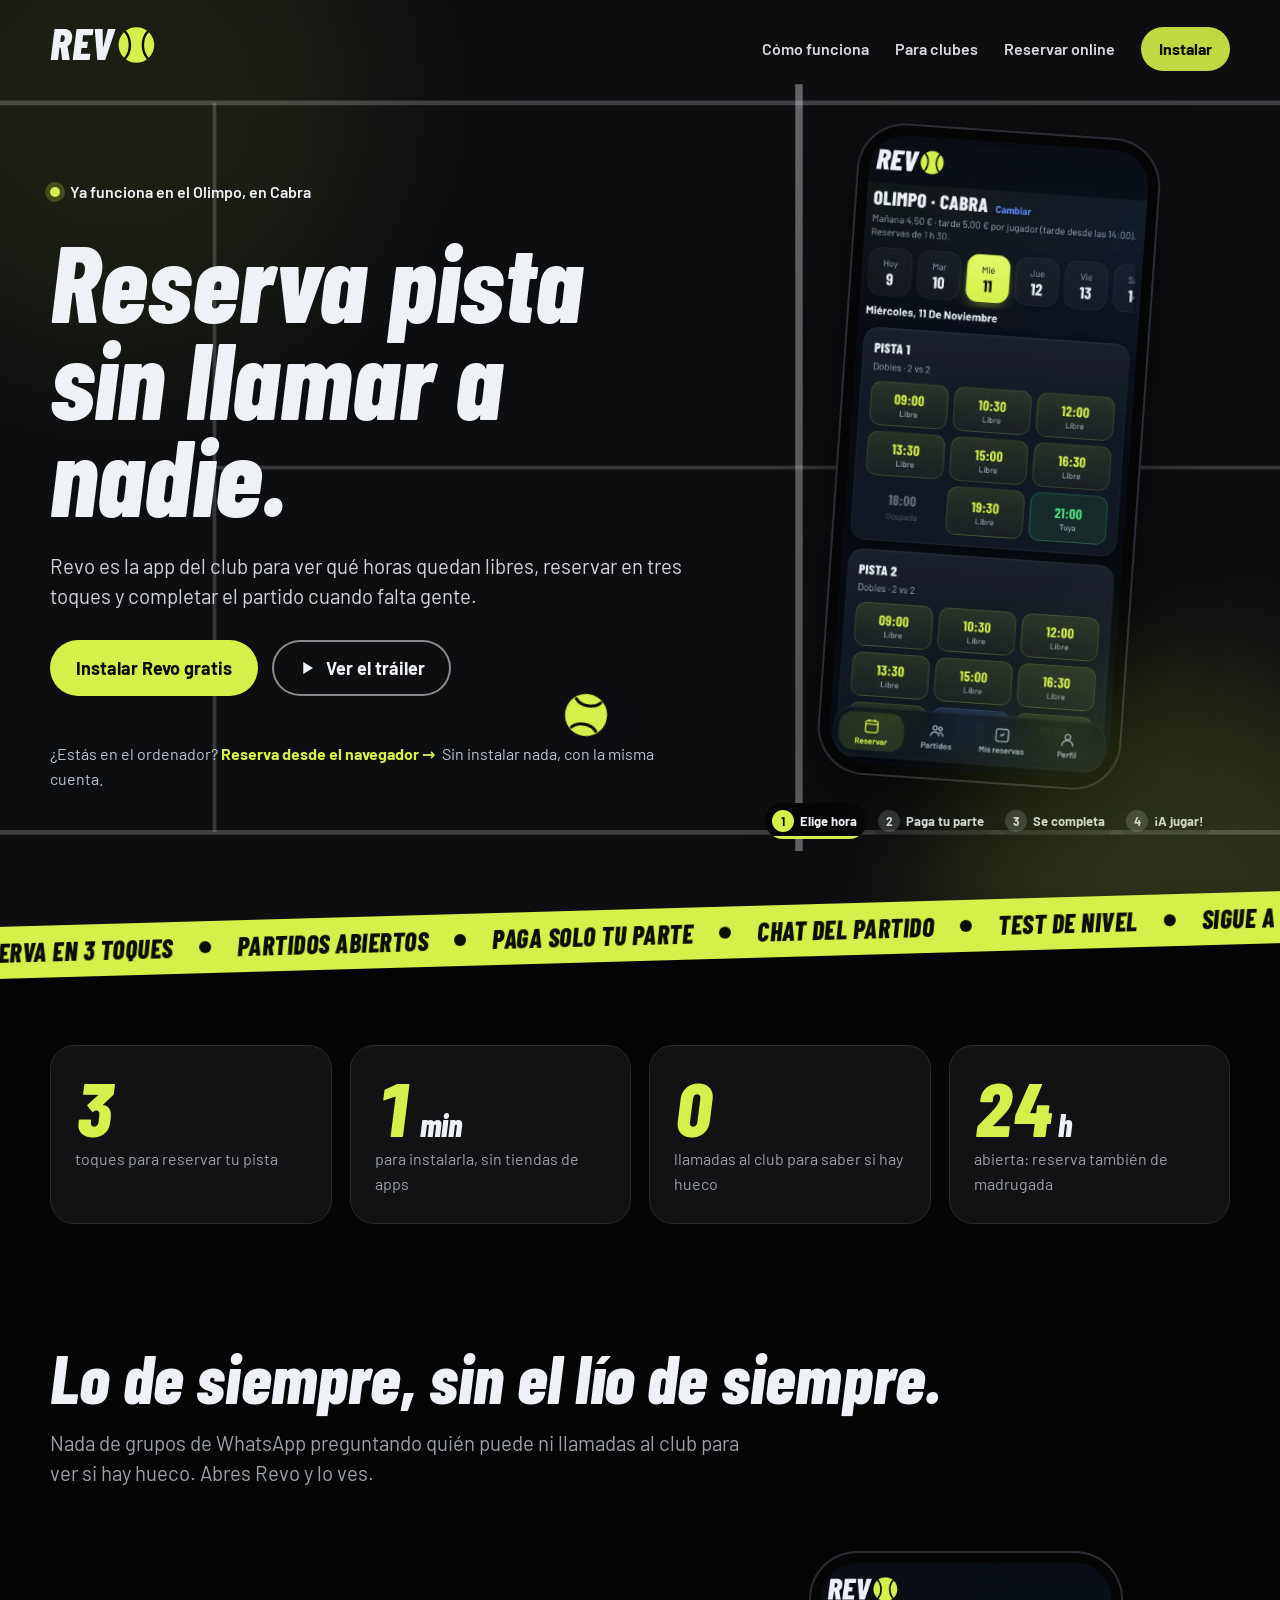
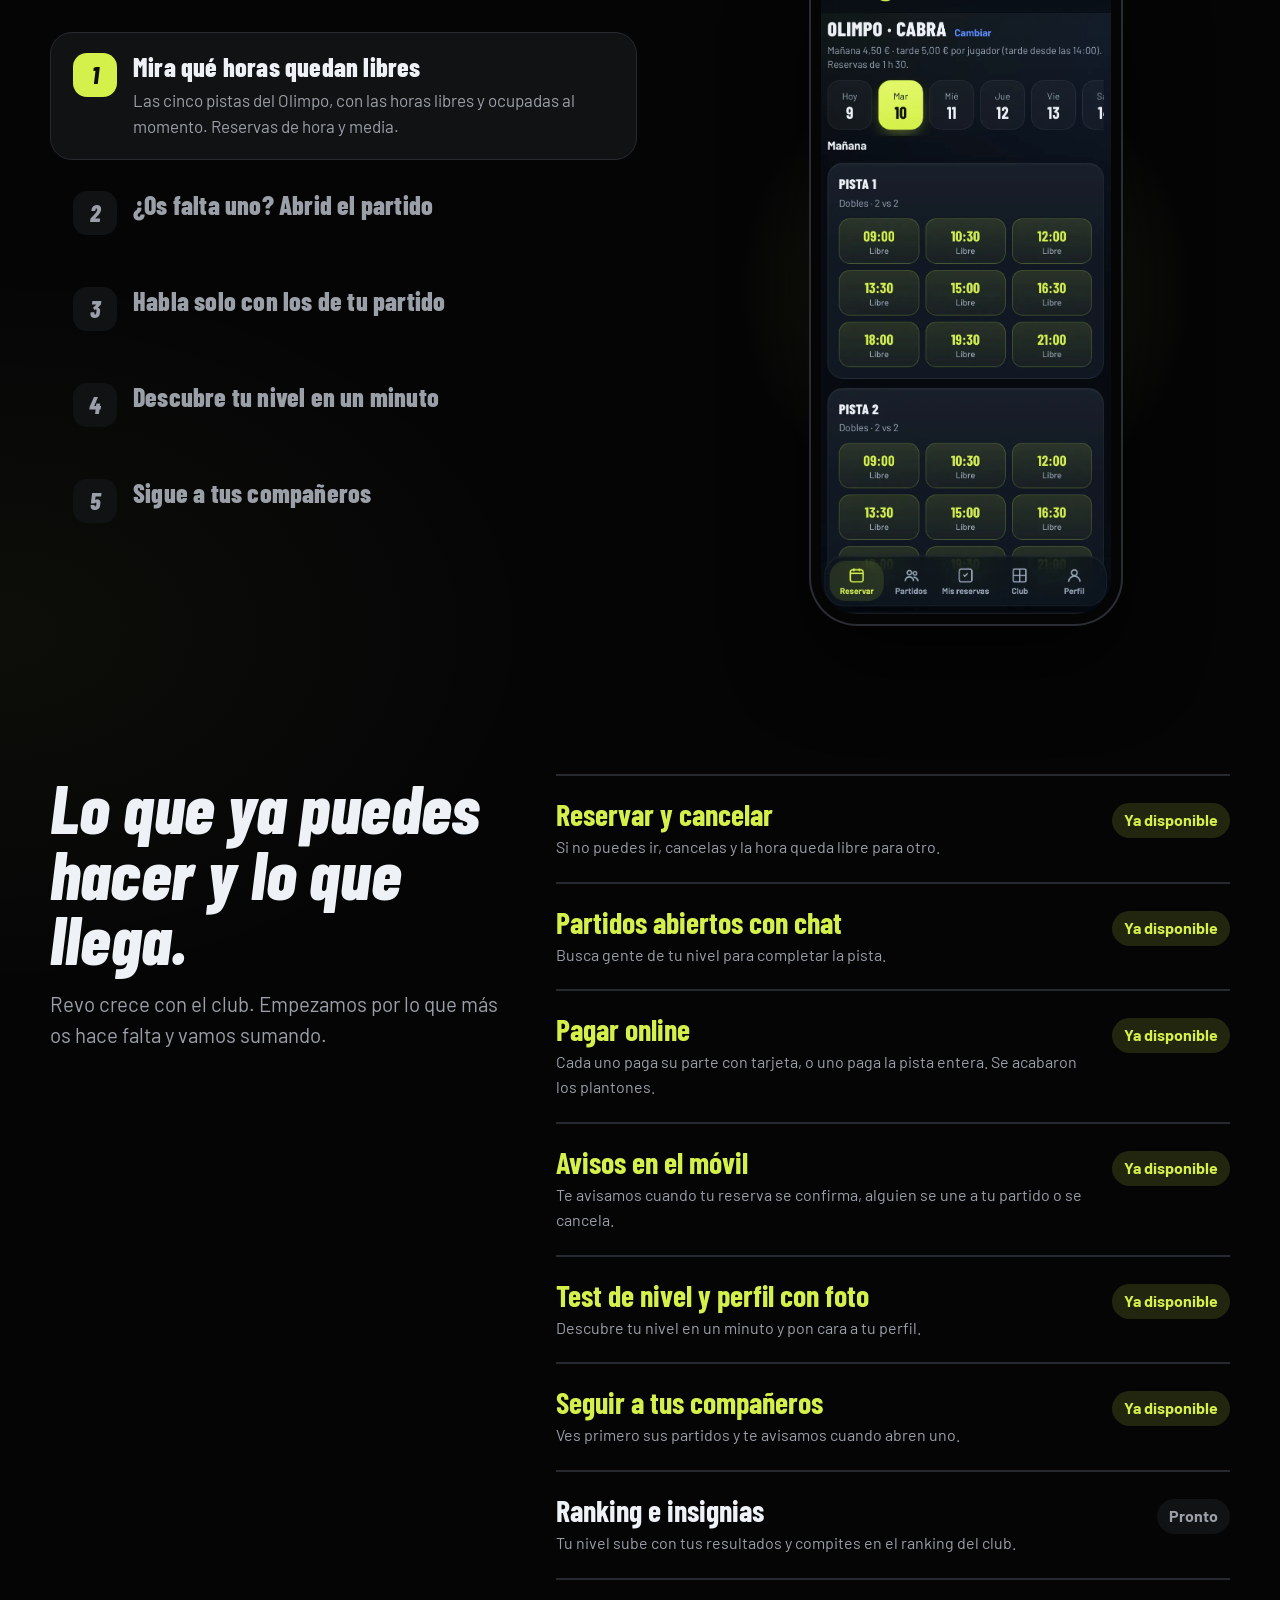
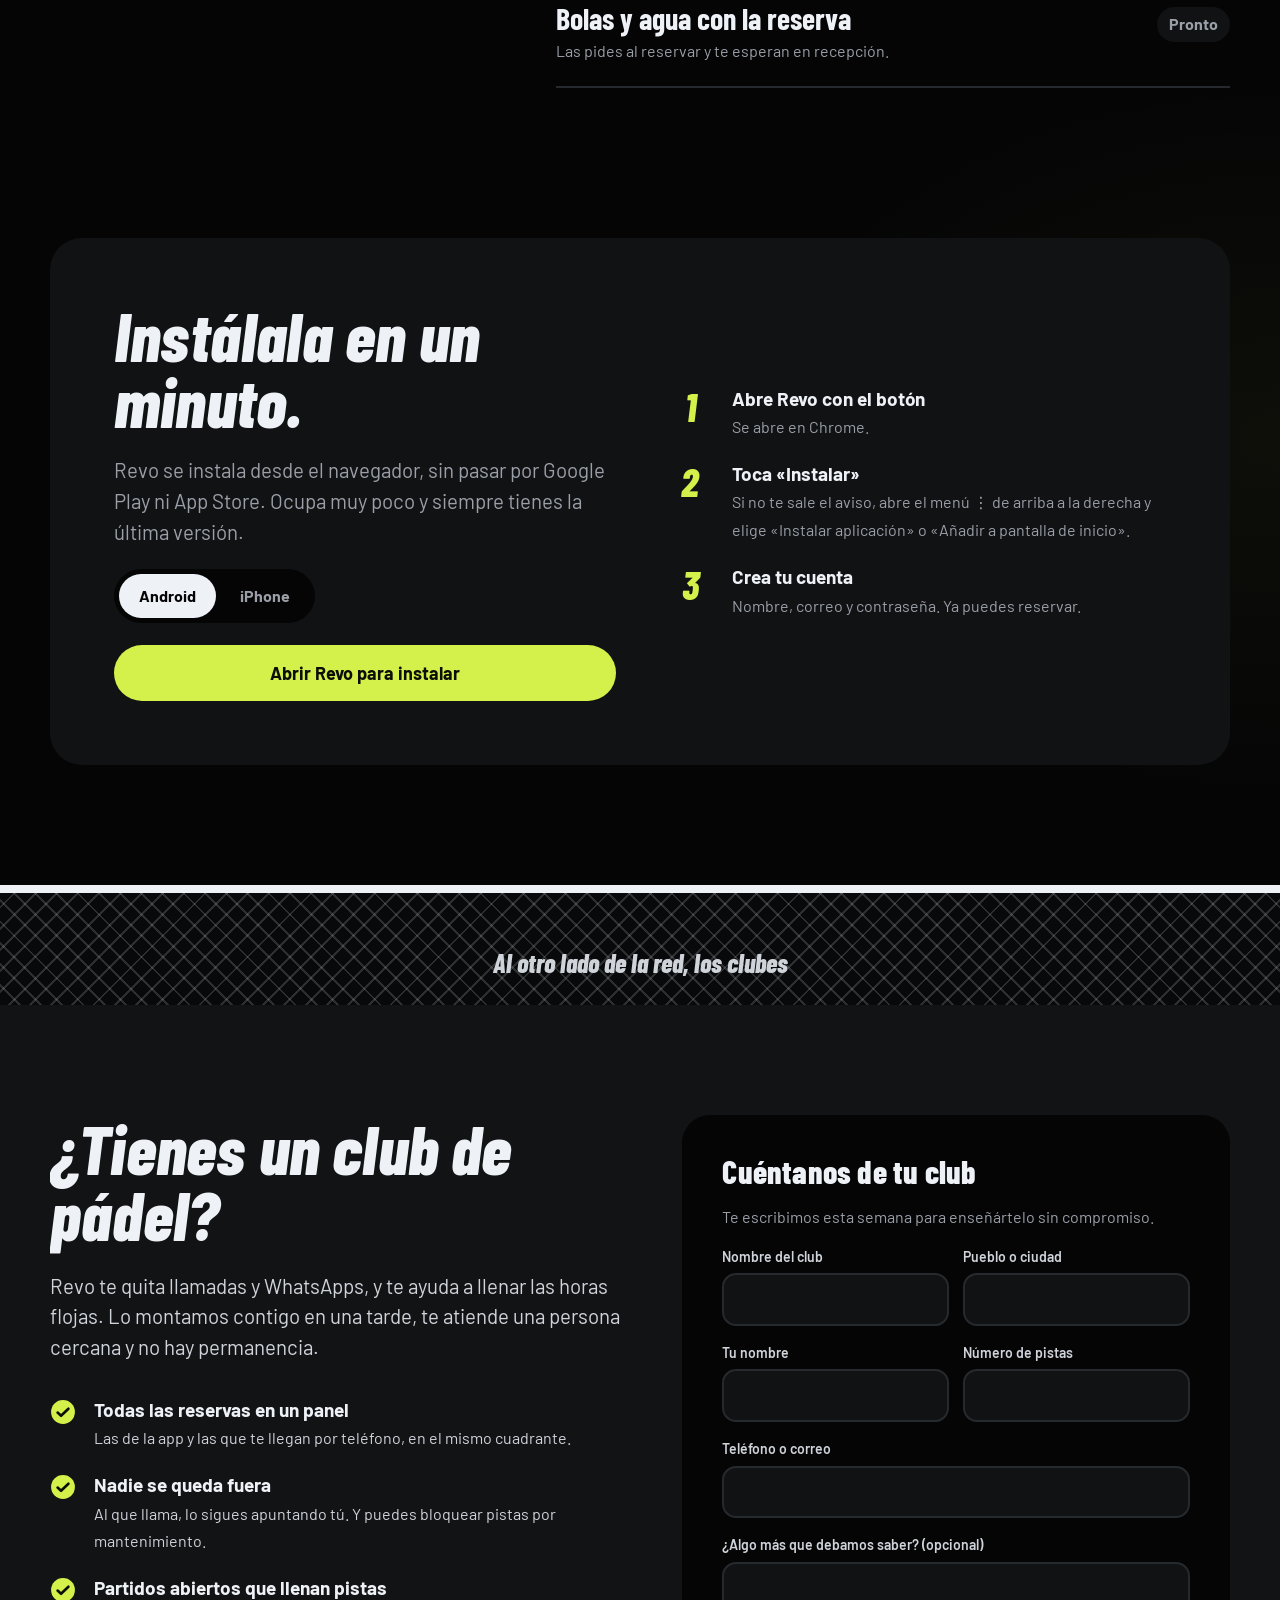
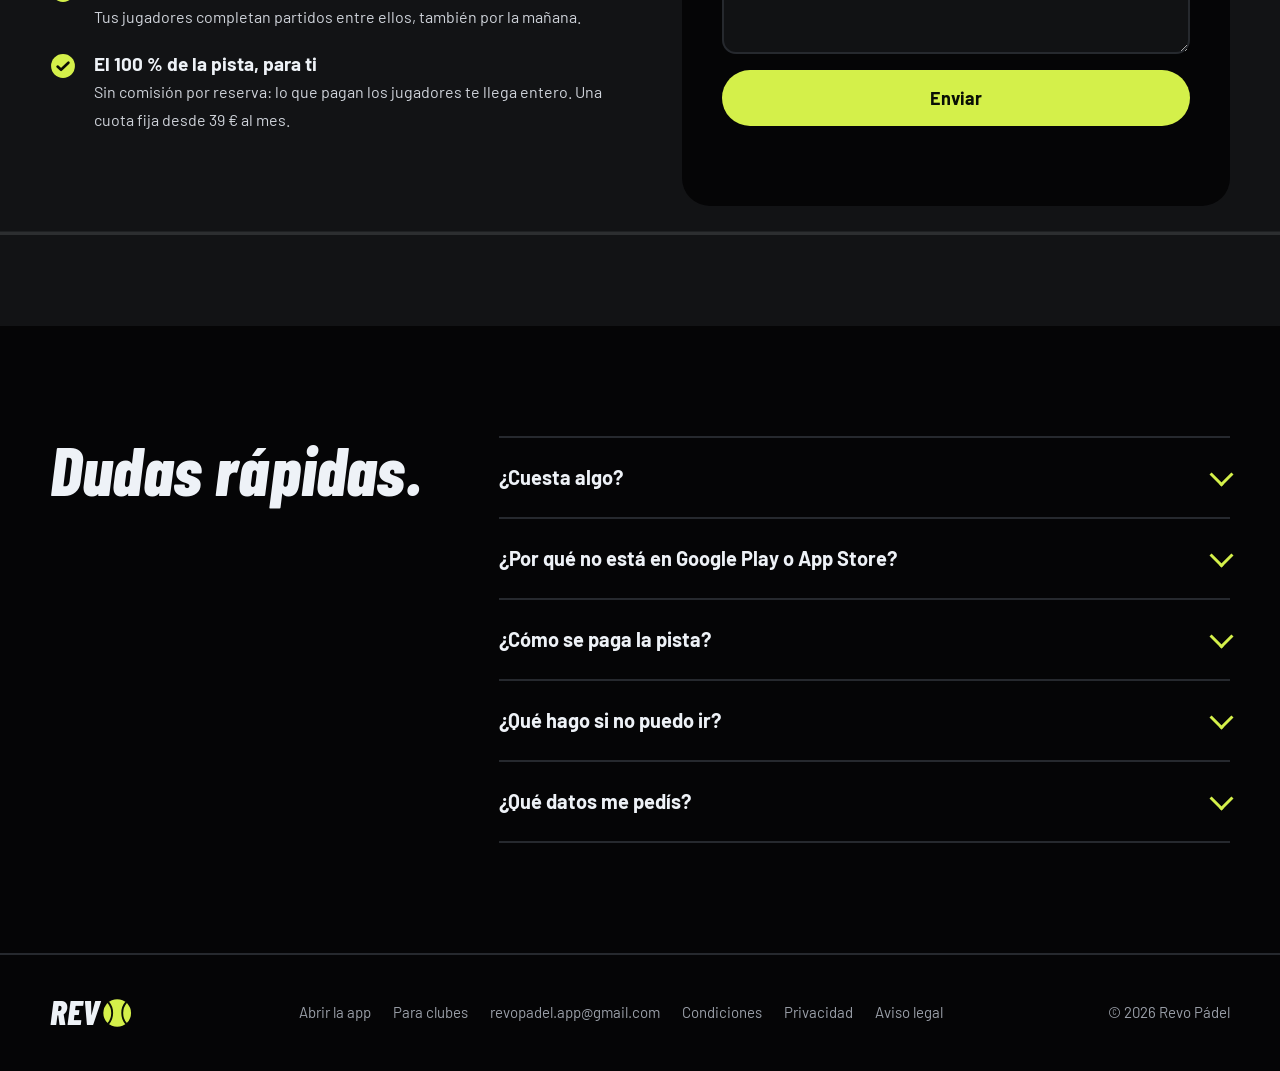
==== commit af80596c: "Tema negro en la app, la web y las páginas legales Co-Authored-By: Claude Opus 5.5 <noreply@anthropi" ====
--- a/index.html
+++ b/index.html
@@ -5,7 +5,7 @@
 <meta name="viewport" content="width=device-width,initial-scale=1,viewport-fit=cover">
 <title>Revo Pádel · Reserva pista en el Olimpo sin llamar a nadie</title>
 <meta name="description" content="Revo es la app para reservar pista en el Olimpo (Cabra), completar partidos con gente del club y hablar con tu grupo. Gratis y sin pasar por las tiendas de apps.">
-<meta name="theme-color" content="#1C3F9E">
+<meta name="theme-color" content="#050506">
 <meta property="og:title" content="Revo Pádel">
 <meta property="og:description" content="Reserva pista sin llamar a nadie. Ya funciona en el Olimpo de Cabra.">
 <meta property="og:image" content="web/img/trailer-poster.jpg">
@@ -17,9 +17,9 @@
    Idea: la página es una pista vista desde arriba. Arriba juegan los jugadores; tras la red, los clubes.
    Azul de pista como protagonista, líneas blancas, la pelota lima y el negro noche de la app. */
 :root{
-  --pista:#1C3F9E; --pista-osc:#14307A; --pista-hondo:#0F2766;
-  --noche:#080C12; --noche-2:#111823; --malla:#243042;
-  --linea:#EEF2F7; --suave:#C9D6F5; --gris:#97A3B6;
+  --pista:#0D0E10; --pista-osc:#121315; --pista-hondo:#08090A;
+  --noche:#050506; --noche-2:#111214; --malla:#26292E;
+  --linea:#EEF2F7; --suave:#CFD3DA; --gris:#9A9FA8;
   --lima:#D4F04A; --tinta:#0A0F05;
   --font-d:'Barlow Condensed','Arial Narrow',sans-serif;
   --font-b:'Barlow','Segoe UI',system-ui,sans-serif;
@@ -84,7 +84,7 @@
 }
 
 /* Teléfonos con capturas reales */
-.phone{width:min(300px,78vw);aspect-ratio:390/844;padding:10px;border-radius:46px;background:#05070B;box-shadow:0 0 0 2px #2A3954,0 40px 80px rgba(3,8,24,.5)}
+.phone{width:min(300px,78vw);aspect-ratio:390/844;padding:10px;border-radius:46px;background:#050506;box-shadow:0 0 0 2px #2A2D33,0 40px 80px rgba(0,0,0,.6)}
 .phone img{width:100%;height:100%;object-fit:cover;object-position:top;border-radius:36px}
 
 /* Móvil de la portada que enseña la app sola */
@@ -114,7 +114,7 @@
 .live-seg button[aria-pressed=true]{background:var(--lima);color:var(--tinta)}
 .live-open{display:flex;align-items:center;gap:10px;margin-top:22px;color:var(--linea);font-weight:700;text-decoration:none;font-size:16px}
 .live-open:hover{color:var(--lima)}
-.live-open i{font-style:normal;background:#1C2B4A;color:#8FB0FF;border-radius:999px;padding:4px 10px;font-size:13px}
+.live-open i{font-style:normal;background:#1C1F24;color:#D4F04A;border-radius:999px;padding:4px 10px;font-size:13px}
 .live-hours{display:grid;grid-template-columns:repeat(auto-fill,minmax(112px,1fr));gap:10px}
 .hr{display:flex;flex-direction:column;gap:4px;padding:14px 14px 12px;border-radius:16px;border:1px solid #3B4A16;background:rgba(212,240,74,.06);color:var(--lima);text-decoration:none;font:700 22px/1 var(--font-d);transition:transform .15s,background .15s}
 .hr small{font:600 13px/1.2 var(--font-b);color:var(--gris)}
@@ -255,7 +255,7 @@
 
 /* ===== Web más viva ===== */
 body{background:
-  radial-gradient(900px 600px at 0% 38%,rgba(91,140,255,.07),transparent 60%),
+  radial-gradient(900px 600px at 0% 38%,rgba(212,240,74,.04),transparent 60%),
   radial-gradient(900px 600px at 100% 62%,rgba(212,240,74,.045),transparent 60%),
   var(--noche)}
 html,body{overflow-x:clip}
@@ -272,7 +272,7 @@
 .nav.scrolled svg{scale:.82}
 /* Luces de la portada */
 .hero::before,.hero::after{content:"";position:absolute;border-radius:50%;filter:blur(70px);pointer-events:none}
-.hero::before{width:520px;height:520px;left:-140px;top:-160px;background:rgba(91,140,255,.45)}
+.hero::before{width:520px;height:520px;left:-140px;top:-160px;background:rgba(212,240,74,.07)}
 .hero::after{width:460px;height:460px;right:-120px;bottom:-200px;background:rgba(212,240,74,.16)}
 .hero-steps button{position:relative;overflow:hidden}
 .hero-steps li.on button::after{content:"";position:absolute;left:0;bottom:0;height:3px;width:100%;background:var(--lima);transform-origin:left;transform:scaleX(0)}
@@ -310,7 +310,7 @@
 .show-list li.on p{grid-template-rows:1fr;margin-top:6px}
 .show-list .bar{position:absolute;left:0;bottom:0;height:3px;width:100%;background:var(--lima);transform-origin:left;transform:scaleX(0)}
 .show-stage{position:relative;display:flex;justify-content:center}
-.show-stage::before{content:"";position:absolute;width:86%;aspect-ratio:1;top:50%;left:50%;translate:-50% -50%;border-radius:50%;background:radial-gradient(closest-side,rgba(91,140,255,.35),transparent);pointer-events:none}
+.show-stage::before{content:"";position:absolute;width:86%;aspect-ratio:1;top:50%;left:50%;translate:-50% -50%;border-radius:50%;background:radial-gradient(closest-side,rgba(212,240,74,.16),transparent);pointer-events:none}
 .show-stage .phone{position:relative;width:min(310px,74vw)}
 /* Etiquetas y preguntas */
 .soon-list li{transition:padding .25s,background .25s}
@@ -588,7 +588,7 @@
     <div class="faq-grid">
       <h2 id="faq-t">Dudas rápidas.</h2>
       <div>
-        <details><summary>¿Cuesta algo?</summary><p>Instalar y usar Revo es gratis. Cuando pagas una pista online se añaden 0,40 € de gestión por pago, que es lo que cuesta el pago con tarjeta. Por ejemplo, tu parte de 5,00 € se queda en 5,40 €.</p></details>
+        <details><summary>¿Cuesta algo?</summary><p>No. Instalar y usar Revo es gratis, y al pagar una pista online pagas solo el precio de la pista, sin gastos de gestión. El dinero va directo al club.</p></details>
         <details><summary>¿Por qué no está en Google Play o App Store?</summary><p>Porque no hace falta: se instala desde el navegador en un minuto, ocupa muy poco y se actualiza sola. Más adelante también estará en las tiendas.</p></details>
         <details><summary>¿Cómo se paga la pista?</summary><p>Online, desde la app y con tarjeta: cada jugador paga su parte o uno paga la pista entera. La pista queda confirmada cuando han pagado todos, y si se cancela, el dinero se devuelve solo según la política de cancelación. El pago lo gestiona Stripe, así que Revo nunca ve los datos de tu tarjeta.</p></details>
         <details><summary>¿Qué hago si no puedo ir?</summary><p>Cancela la reserva desde «Mis reservas». La hora queda libre al momento para que la coja otro.</p></details>
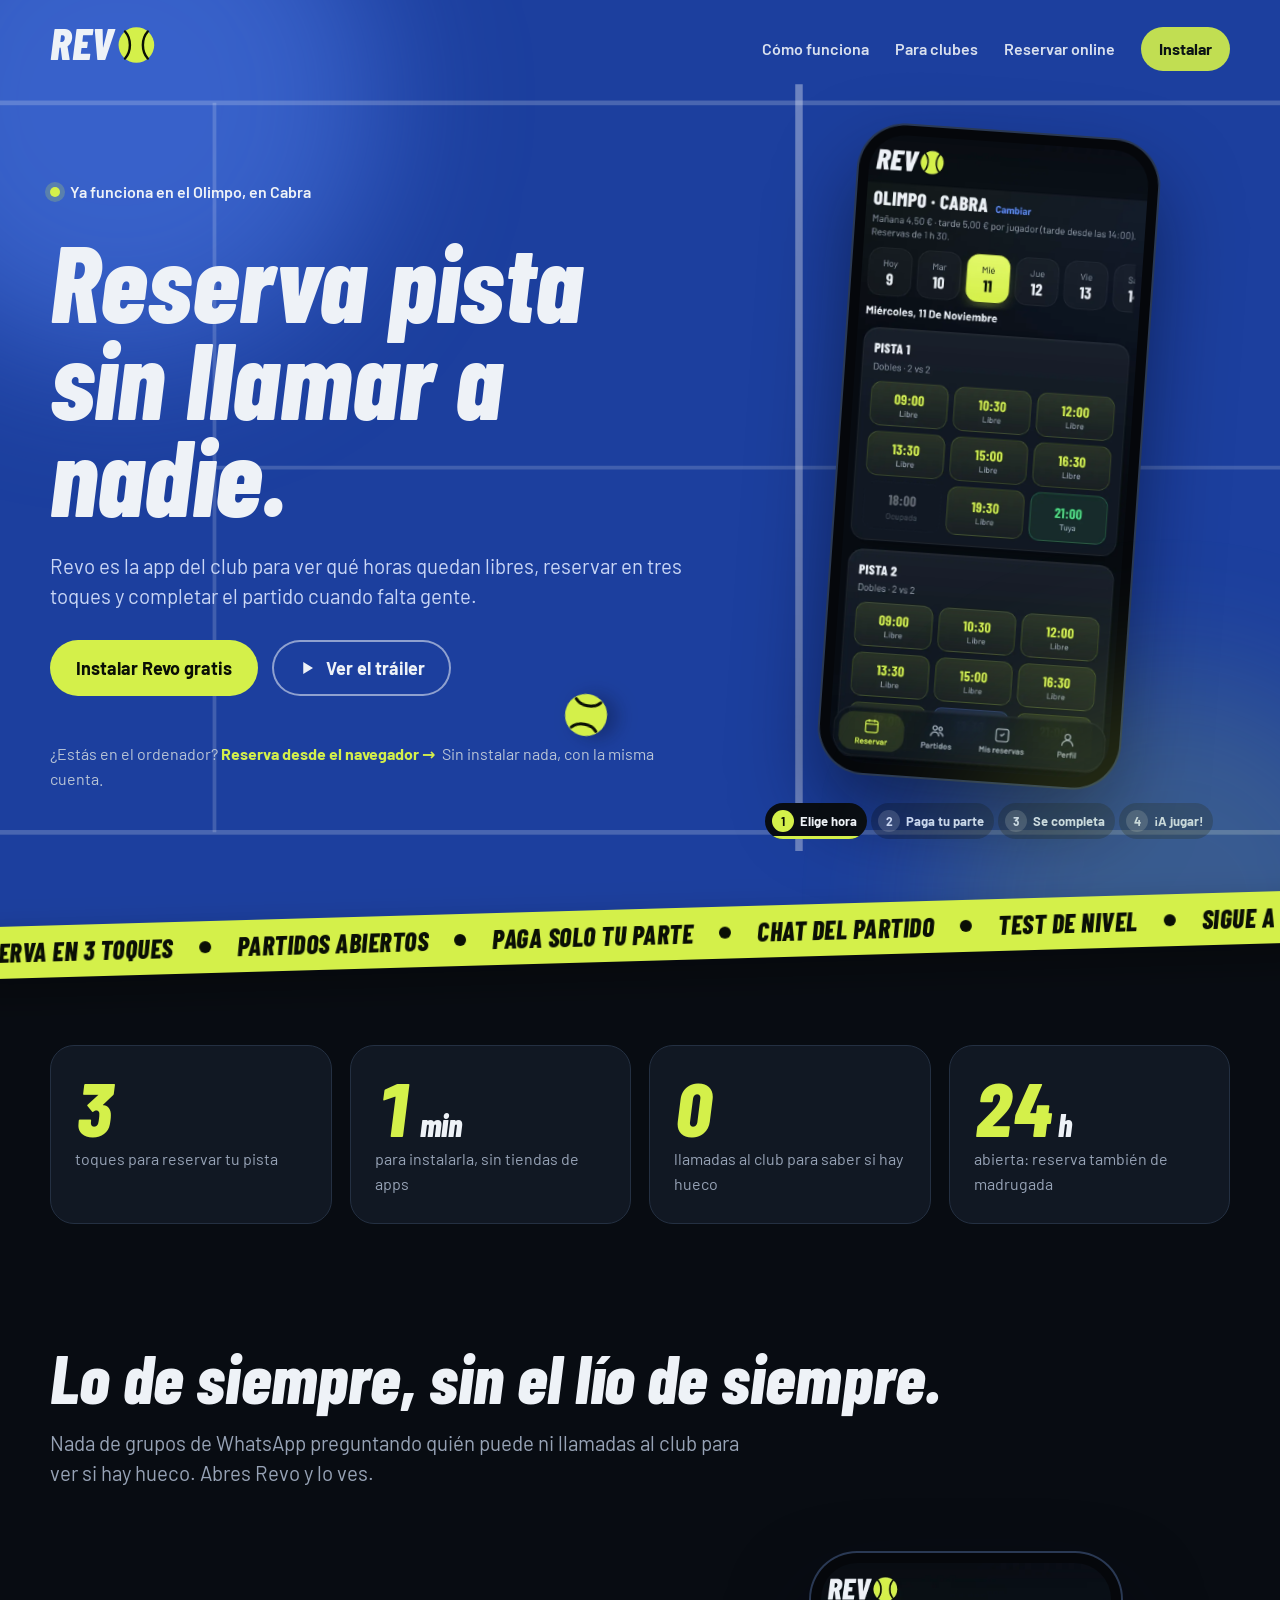
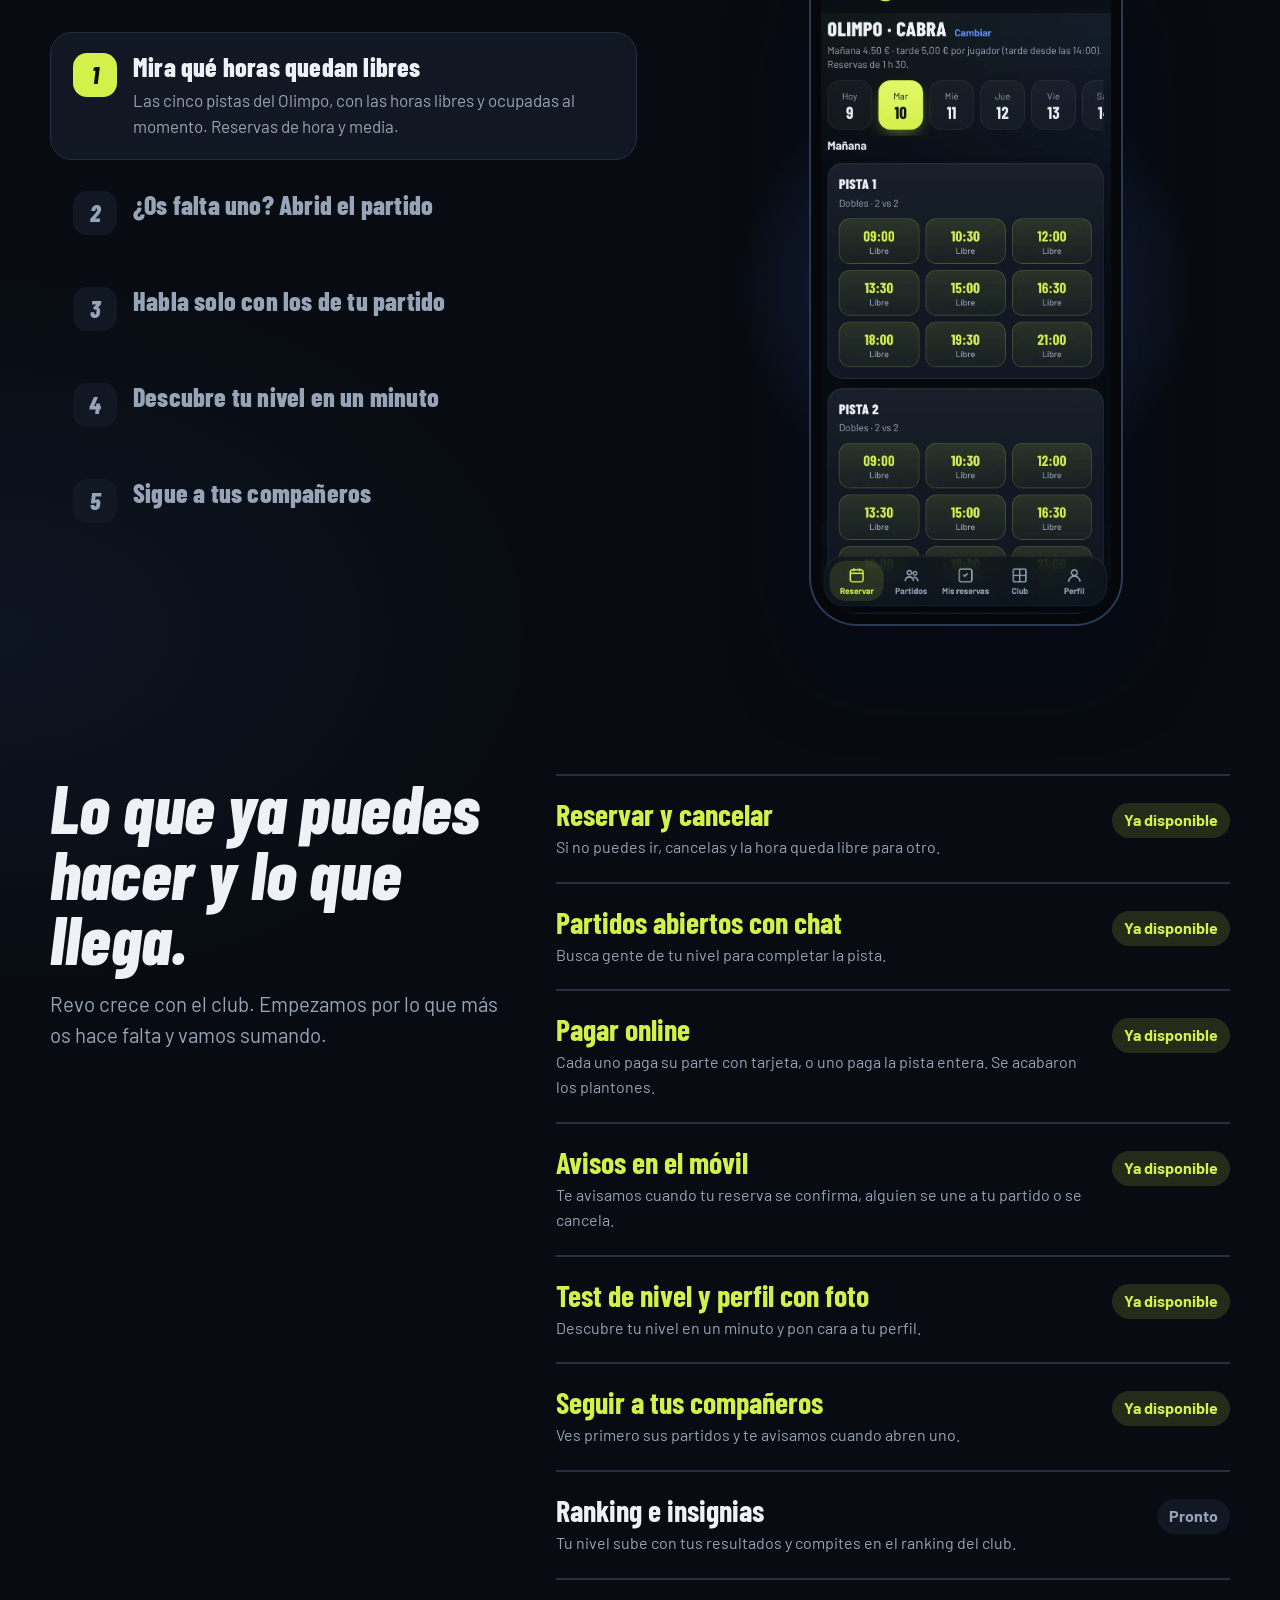
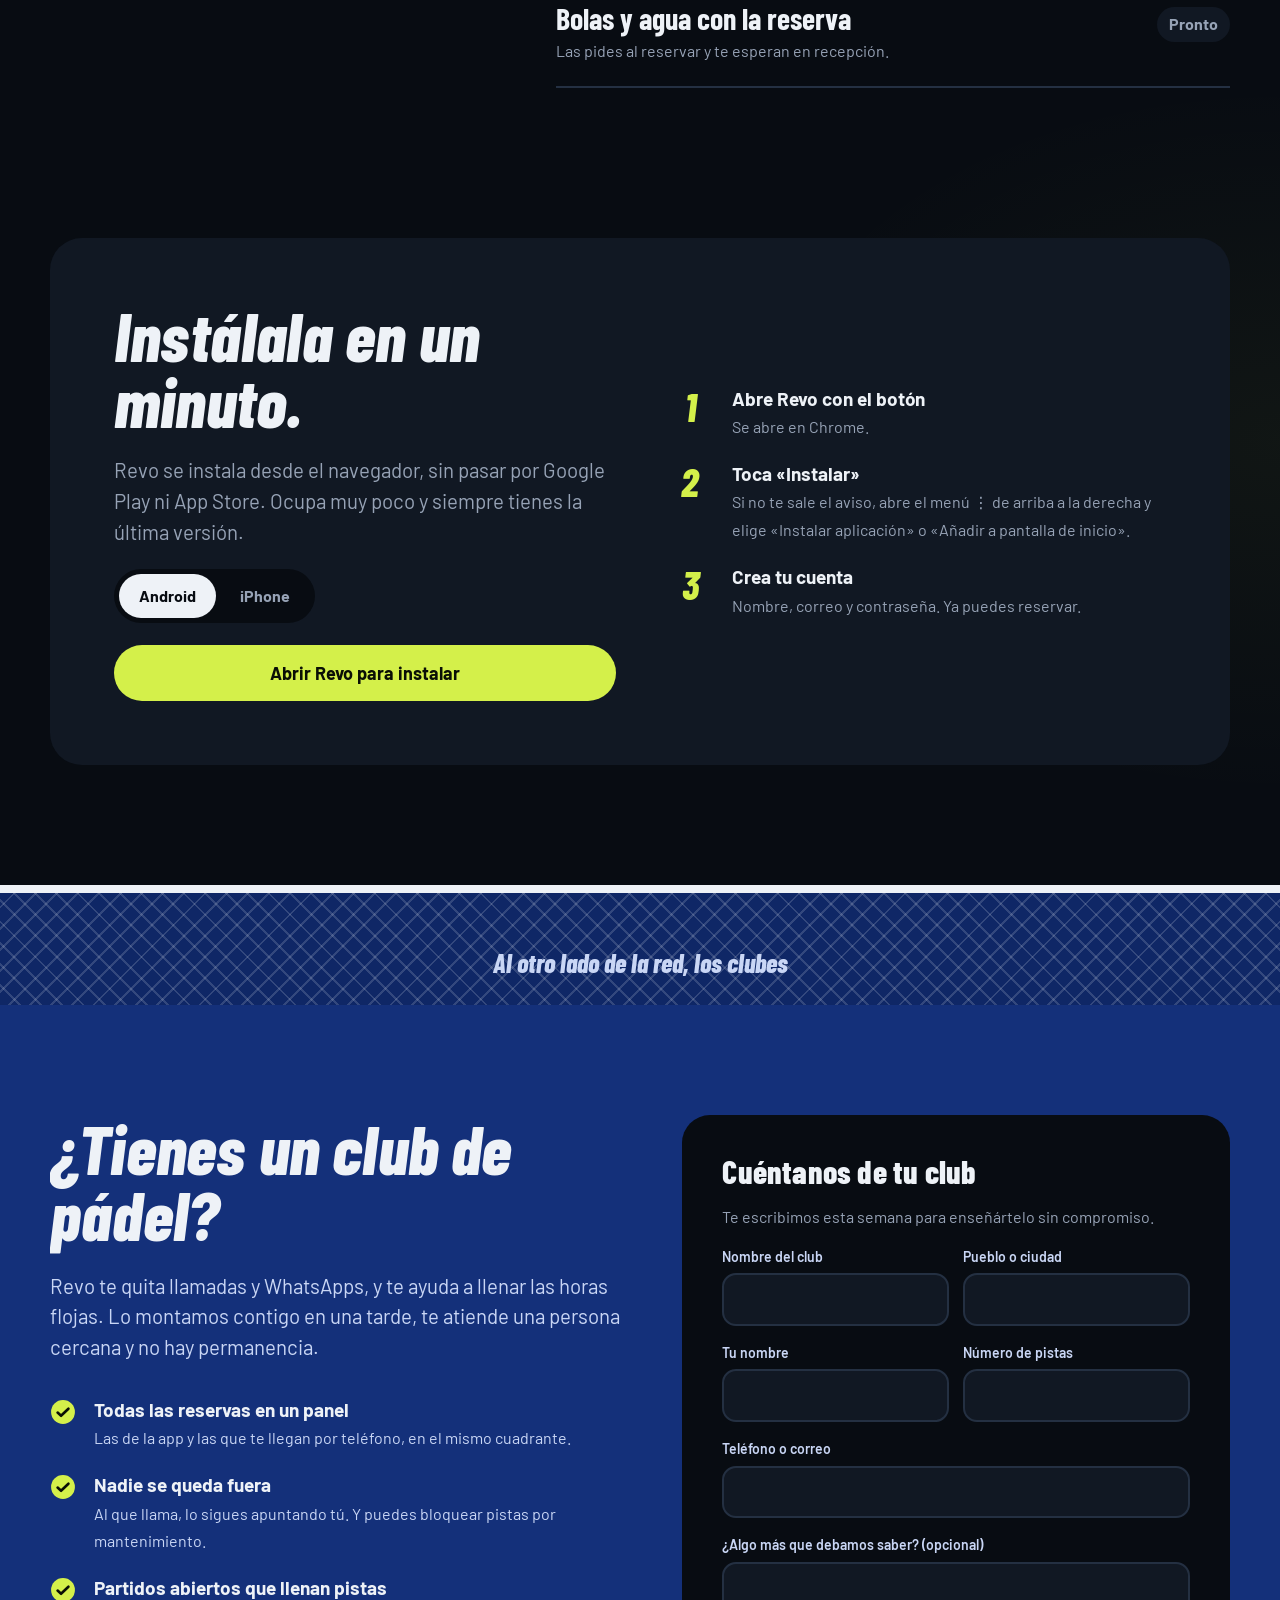
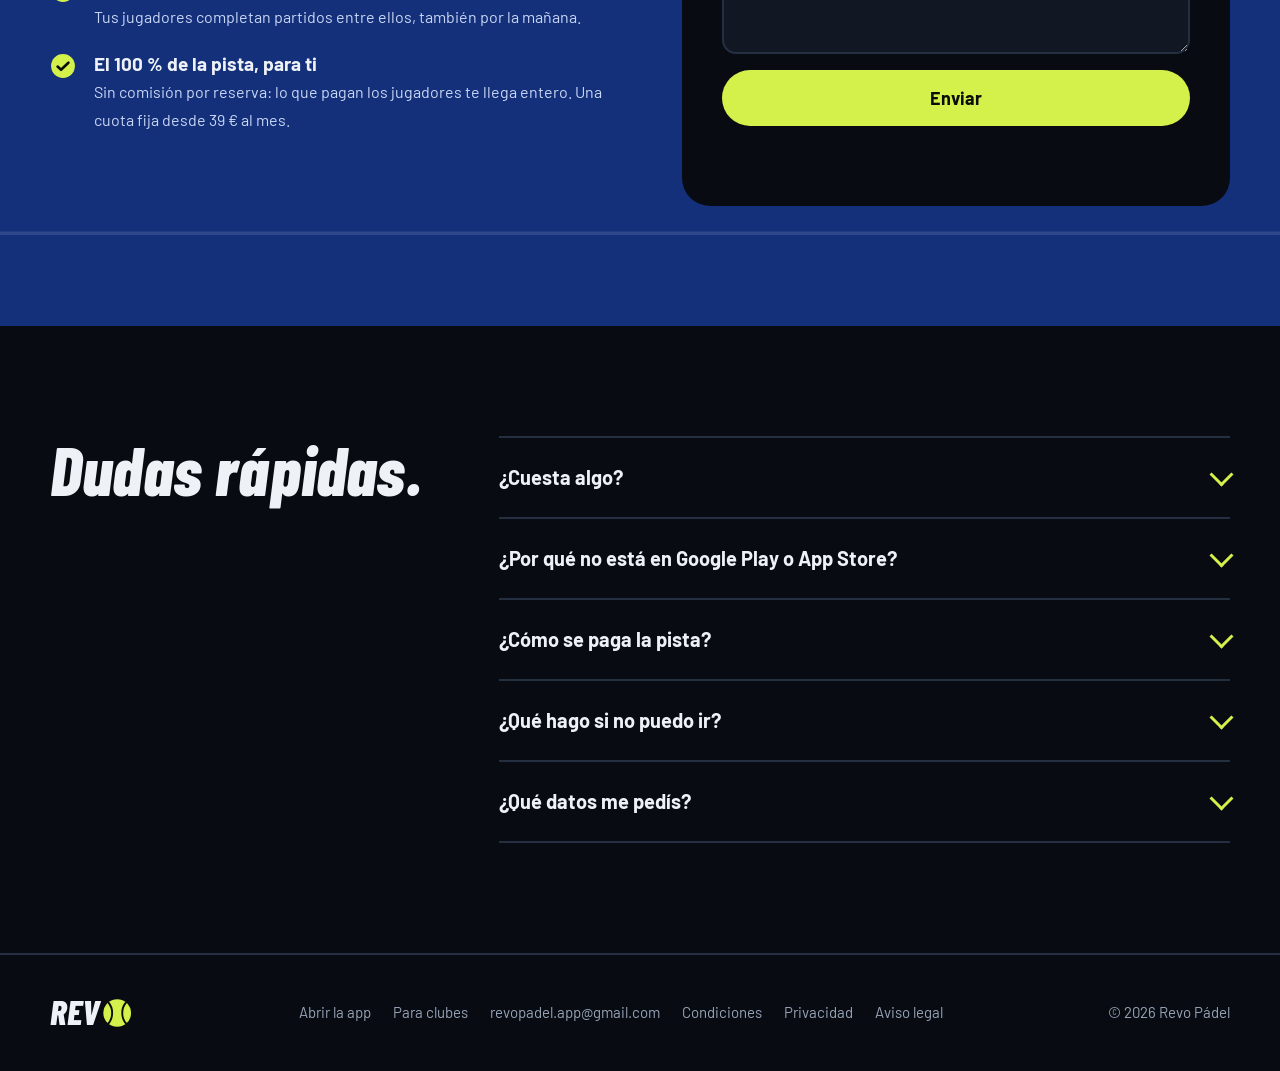
==== commit 6e0eccc1: "Web: volver a los colores azules (la app sigue en negro) Co-Authored-By: Claude Opus 5.5 <noreply@an" ====
--- a/index.html
+++ b/index.html
@@ -5,7 +5,7 @@
 <meta name="viewport" content="width=device-width,initial-scale=1,viewport-fit=cover">
 <title>Revo Pádel · Reserva pista en el Olimpo sin llamar a nadie</title>
 <meta name="description" content="Revo es la app para reservar pista en el Olimpo (Cabra), completar partidos con gente del club y hablar con tu grupo. Gratis y sin pasar por las tiendas de apps.">
-<meta name="theme-color" content="#050506">
+<meta name="theme-color" content="#1C3F9E">
 <meta property="og:title" content="Revo Pádel">
 <meta property="og:description" content="Reserva pista sin llamar a nadie. Ya funciona en el Olimpo de Cabra.">
 <meta property="og:image" content="web/img/trailer-poster.jpg">
@@ -17,9 +17,9 @@
    Idea: la página es una pista vista desde arriba. Arriba juegan los jugadores; tras la red, los clubes.
    Azul de pista como protagonista, líneas blancas, la pelota lima y el negro noche de la app. */
 :root{
-  --pista:#0D0E10; --pista-osc:#121315; --pista-hondo:#08090A;
-  --noche:#050506; --noche-2:#111214; --malla:#26292E;
-  --linea:#EEF2F7; --suave:#CFD3DA; --gris:#9A9FA8;
+  --pista:#1C3F9E; --pista-osc:#14307A; --pista-hondo:#0F2766;
+  --noche:#080C12; --noche-2:#111823; --malla:#243042;
+  --linea:#EEF2F7; --suave:#C9D6F5; --gris:#97A3B6;
   --lima:#D4F04A; --tinta:#0A0F05;
   --font-d:'Barlow Condensed','Arial Narrow',sans-serif;
   --font-b:'Barlow','Segoe UI',system-ui,sans-serif;
@@ -84,7 +84,7 @@
 }
 
 /* Teléfonos con capturas reales */
-.phone{width:min(300px,78vw);aspect-ratio:390/844;padding:10px;border-radius:46px;background:#050506;box-shadow:0 0 0 2px #2A2D33,0 40px 80px rgba(0,0,0,.6)}
+.phone{width:min(300px,78vw);aspect-ratio:390/844;padding:10px;border-radius:46px;background:#05070B;box-shadow:0 0 0 2px #2A3954,0 40px 80px rgba(3,8,24,.5)}
 .phone img{width:100%;height:100%;object-fit:cover;object-position:top;border-radius:36px}
 
 /* Móvil de la portada que enseña la app sola */
@@ -114,7 +114,7 @@
 .live-seg button[aria-pressed=true]{background:var(--lima);color:var(--tinta)}
 .live-open{display:flex;align-items:center;gap:10px;margin-top:22px;color:var(--linea);font-weight:700;text-decoration:none;font-size:16px}
 .live-open:hover{color:var(--lima)}
-.live-open i{font-style:normal;background:#1C1F24;color:#D4F04A;border-radius:999px;padding:4px 10px;font-size:13px}
+.live-open i{font-style:normal;background:#1C2B4A;color:#8FB0FF;border-radius:999px;padding:4px 10px;font-size:13px}
 .live-hours{display:grid;grid-template-columns:repeat(auto-fill,minmax(112px,1fr));gap:10px}
 .hr{display:flex;flex-direction:column;gap:4px;padding:14px 14px 12px;border-radius:16px;border:1px solid #3B4A16;background:rgba(212,240,74,.06);color:var(--lima);text-decoration:none;font:700 22px/1 var(--font-d);transition:transform .15s,background .15s}
 .hr small{font:600 13px/1.2 var(--font-b);color:var(--gris)}
@@ -255,7 +255,7 @@
 
 /* ===== Web más viva ===== */
 body{background:
-  radial-gradient(900px 600px at 0% 38%,rgba(212,240,74,.04),transparent 60%),
+  radial-gradient(900px 600px at 0% 38%,rgba(91,140,255,.07),transparent 60%),
   radial-gradient(900px 600px at 100% 62%,rgba(212,240,74,.045),transparent 60%),
   var(--noche)}
 html,body{overflow-x:clip}
@@ -272,7 +272,7 @@
 .nav.scrolled svg{scale:.82}
 /* Luces de la portada */
 .hero::before,.hero::after{content:"";position:absolute;border-radius:50%;filter:blur(70px);pointer-events:none}
-.hero::before{width:520px;height:520px;left:-140px;top:-160px;background:rgba(212,240,74,.07)}
+.hero::before{width:520px;height:520px;left:-140px;top:-160px;background:rgba(91,140,255,.45)}
 .hero::after{width:460px;height:460px;right:-120px;bottom:-200px;background:rgba(212,240,74,.16)}
 .hero-steps button{position:relative;overflow:hidden}
 .hero-steps li.on button::after{content:"";position:absolute;left:0;bottom:0;height:3px;width:100%;background:var(--lima);transform-origin:left;transform:scaleX(0)}
@@ -310,7 +310,7 @@
 .show-list li.on p{grid-template-rows:1fr;margin-top:6px}
 .show-list .bar{position:absolute;left:0;bottom:0;height:3px;width:100%;background:var(--lima);transform-origin:left;transform:scaleX(0)}
 .show-stage{position:relative;display:flex;justify-content:center}
-.show-stage::before{content:"";position:absolute;width:86%;aspect-ratio:1;top:50%;left:50%;translate:-50% -50%;border-radius:50%;background:radial-gradient(closest-side,rgba(212,240,74,.16),transparent);pointer-events:none}
+.show-stage::before{content:"";position:absolute;width:86%;aspect-ratio:1;top:50%;left:50%;translate:-50% -50%;border-radius:50%;background:radial-gradient(closest-side,rgba(91,140,255,.35),transparent);pointer-events:none}
 .show-stage .phone{position:relative;width:min(310px,74vw)}
 /* Etiquetas y preguntas */
 .soon-list li{transition:padding .25s,background .25s}
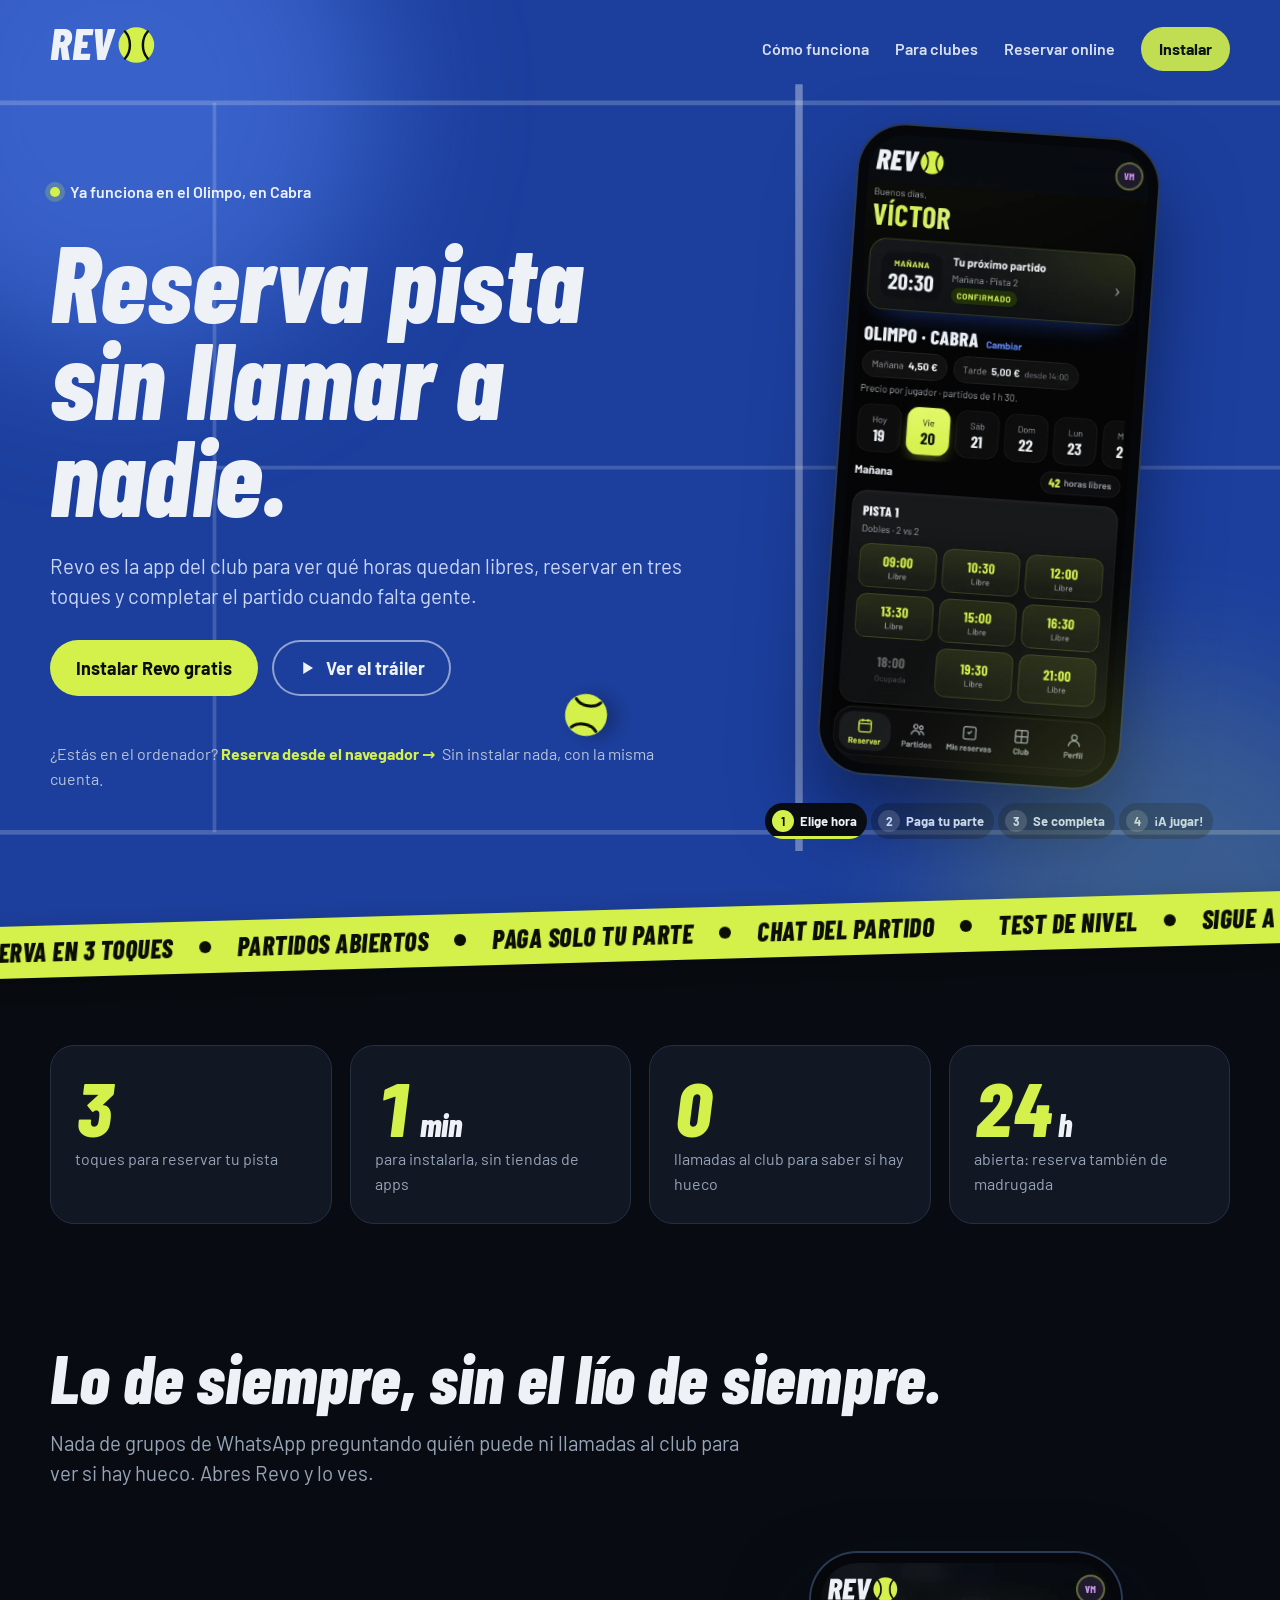
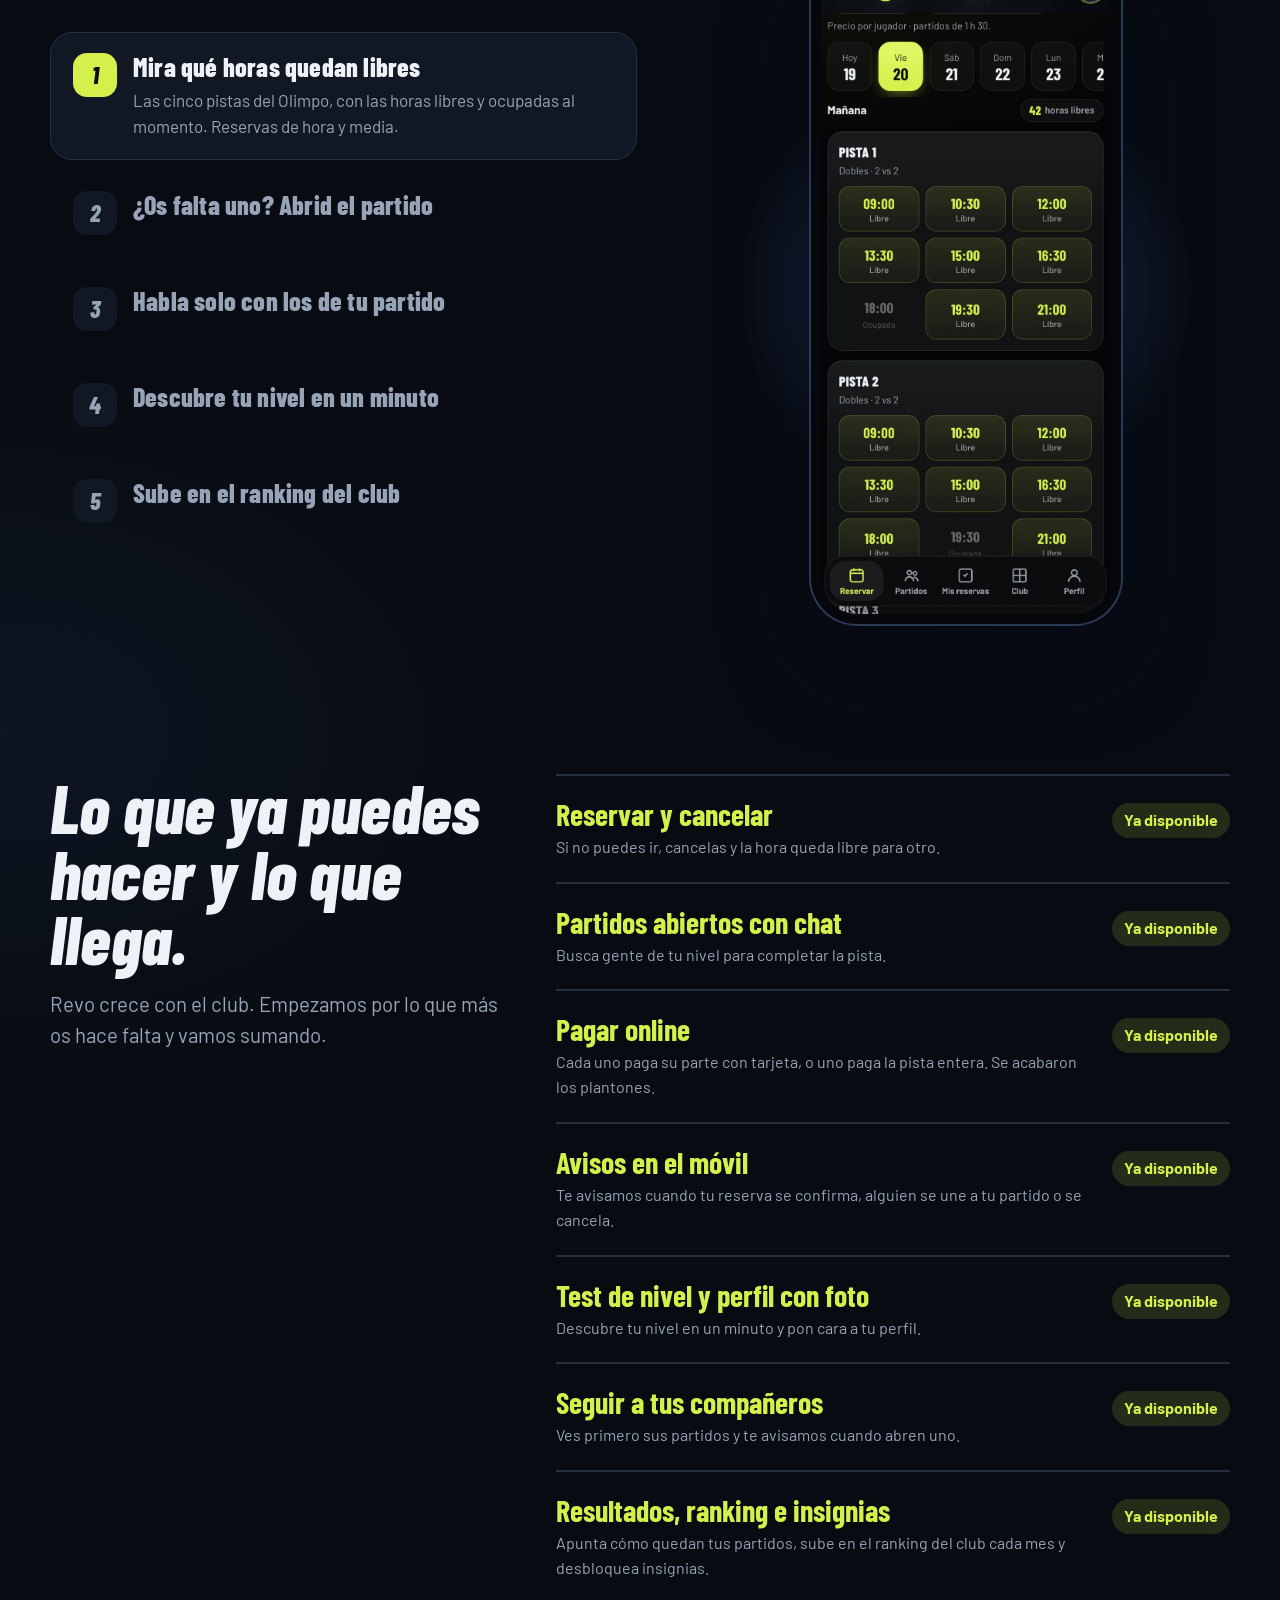
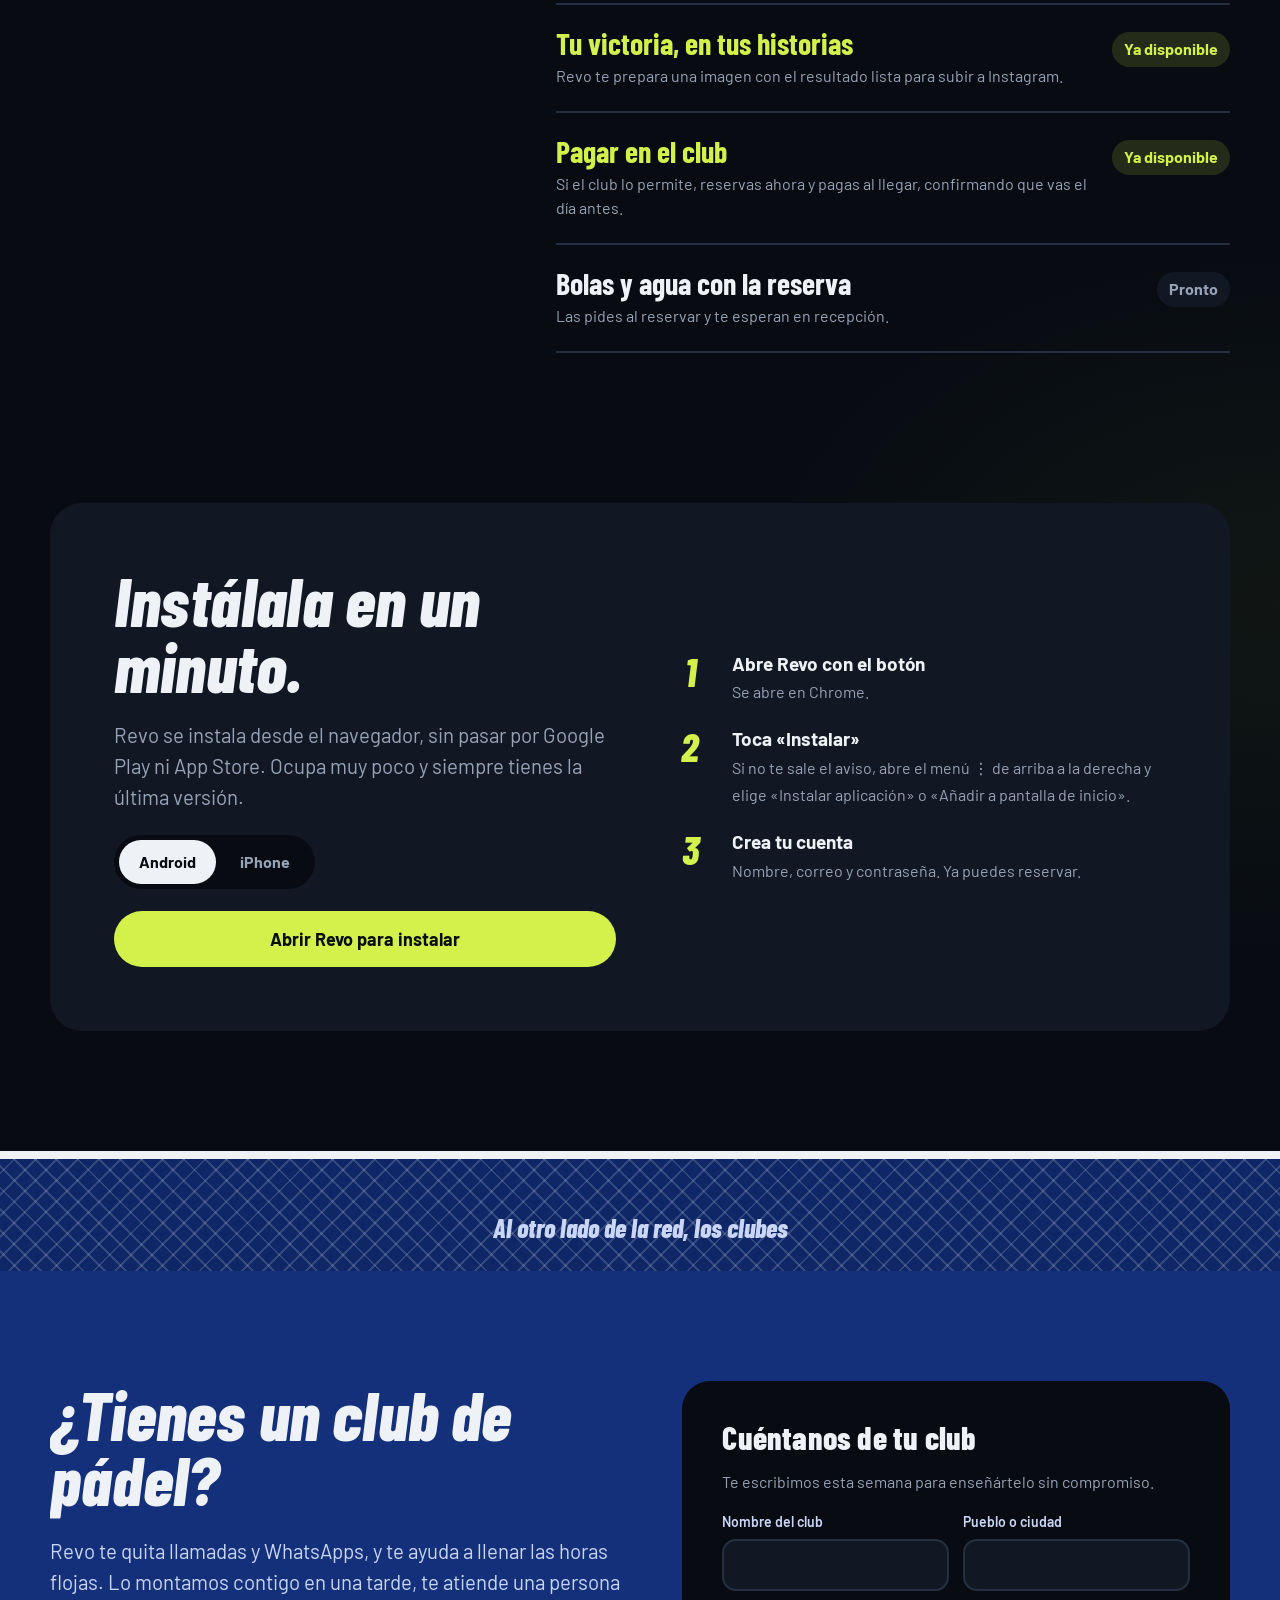
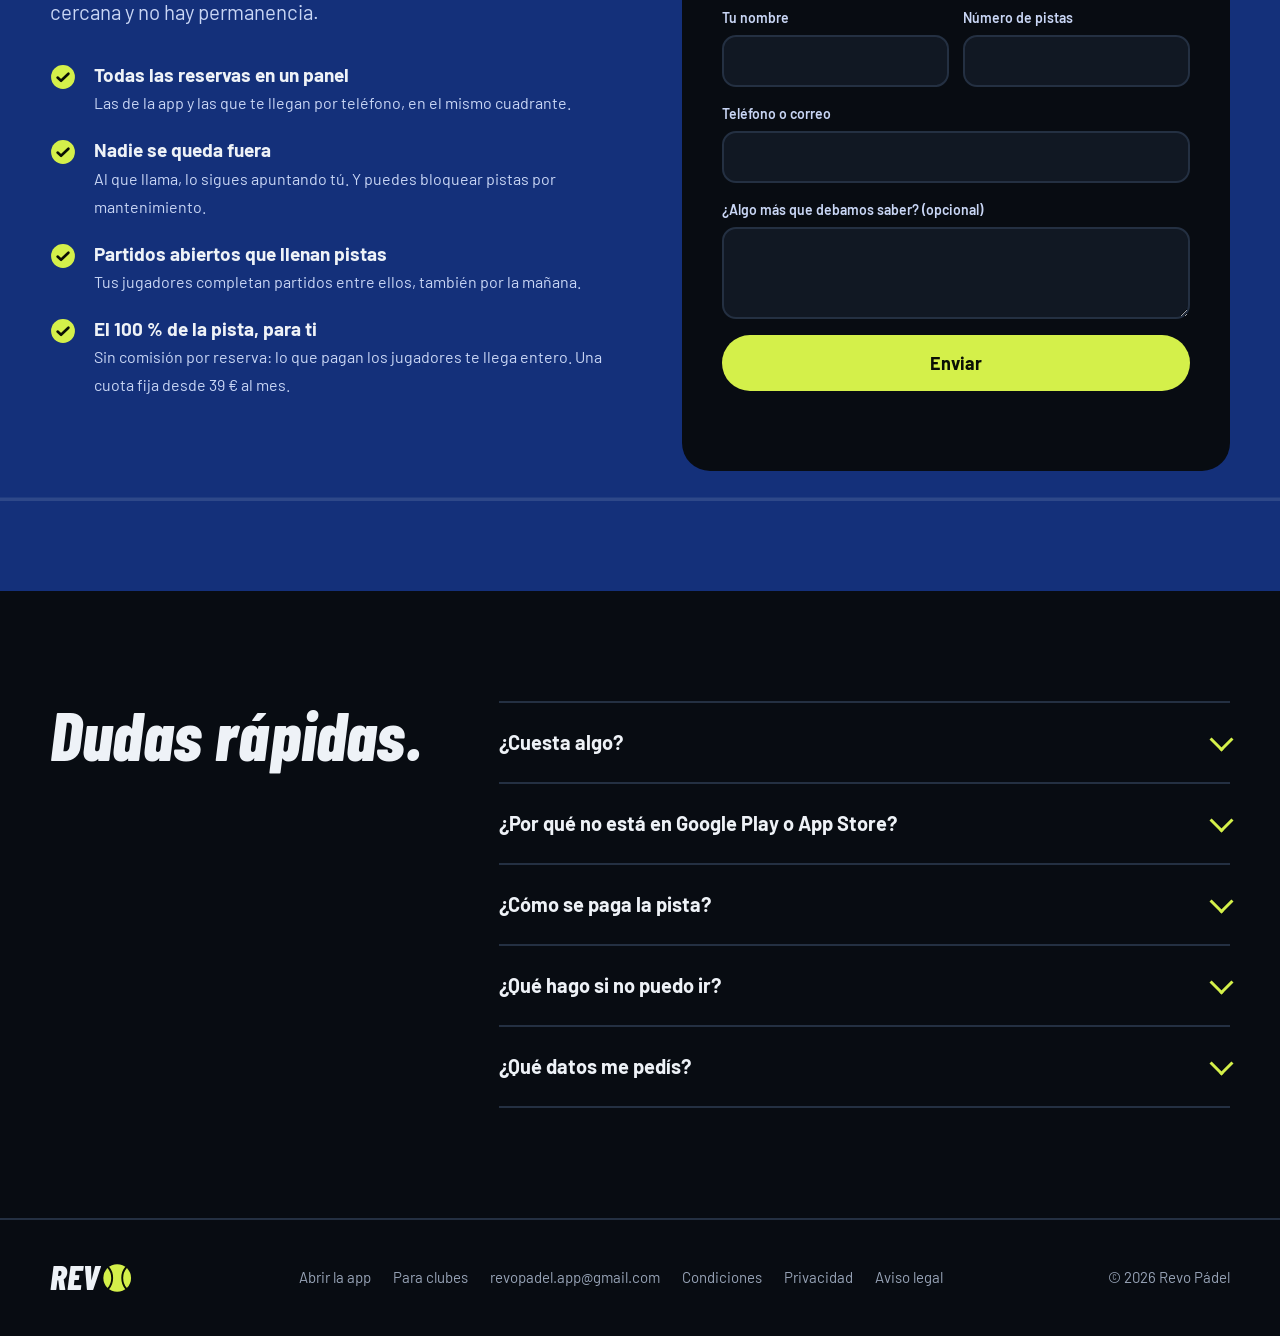
==== commit 3c4c0897: "Web: capturas nuevas de la app en negro, ranking, historias y pago en el club como disponibles Co-Au" ====
--- a/index.html
+++ b/index.html
@@ -444,7 +444,7 @@
   </section>
 
 
-  <div class="tape" aria-hidden="true"><div class="tape-in"><ul><li>Reserva en 3 toques</li><li>Partidos abiertos</li><li>Paga solo tu parte</li><li>Chat del partido</li><li>Test de nivel</li><li>Sigue a tus compañeros</li><li>Avisos en el móvil</li></ul><ul><li>Reserva en 3 toques</li><li>Partidos abiertos</li><li>Paga solo tu parte</li><li>Chat del partido</li><li>Test de nivel</li><li>Sigue a tus compañeros</li><li>Avisos en el móvil</li></ul></div></div>
+  <div class="tape" aria-hidden="true"><div class="tape-in"><ul><li>Reserva en 3 toques</li><li>Partidos abiertos</li><li>Paga solo tu parte</li><li>Chat del partido</li><li>Test de nivel</li><li>Sigue a tus compañeros</li><li>Avisos en el móvil</li><li>Ranking del club</li><li>Insignias</li></ul><ul><li>Reserva en 3 toques</li><li>Partidos abiertos</li><li>Paga solo tu parte</li><li>Chat del partido</li><li>Test de nivel</li><li>Sigue a tus compañeros</li><li>Avisos en el móvil</li><li>Ranking del club</li><li>Insignias</li></ul></div></div>
 
   <section class="live" id="hoy" aria-labelledby="live-t" hidden>
     <div class="wrap">
@@ -487,15 +487,15 @@
         <li><button type="button" data-i="1" aria-pressed="false"><span class="n" aria-hidden="true">2</span><span><h3>¿Os falta uno? Abrid el partido</h3><p><span>Lo ve todo el club, con el nivel que buscáis. Quien quiera, se apunta. También podéis pasar el enlace por WhatsApp.</span></p></span><i class="bar" aria-hidden="true"></i></button></li>
         <li><button type="button" data-i="2" aria-pressed="false"><span class="n" aria-hidden="true">3</span><span><h3>Habla solo con los de tu partido</h3><p><span>Cada partido tiene su chat: quién lleva bolas, si alguien llega tarde… sin molestar a nadie más.</span></p></span><i class="bar" aria-hidden="true"></i></button></li>
         <li><button type="button" data-i="3" aria-pressed="false"><span class="n" aria-hidden="true">4</span><span><h3>Descubre tu nivel en un minuto</h3><p><span>Siete preguntas sobre cómo juegas y Revo te dice tu nivel, para que los partidos te junten con gente parecida.</span></p></span><i class="bar" aria-hidden="true"></i></button></li>
-        <li><button type="button" data-i="4" aria-pressed="false"><span class="n" aria-hidden="true">5</span><span><h3>Sigue a tus compañeros</h3><p><span>Sus partidos abiertos te salen los primeros y te avisamos al móvil cuando abren uno nuevo.</span></p></span><i class="bar" aria-hidden="true"></i></button></li>
+        <li><button type="button" data-i="4" aria-pressed="false"><span class="n" aria-hidden="true">5</span><span><h3>Sube en el ranking del club</h3><p><span>Apunta cómo quedan tus partidos, gana insignias y pelea por el primer puesto cada mes.</span></p></span><i class="bar" aria-hidden="true"></i></button></li>
       </ol>
       <div class="show-stage">
         <div class="phone"><div class="shots" id="showShots">
             <img class="on" src="web/img/app-reservar.webp" width="390" height="844" loading="lazy" alt="Cuadrante de horas libres de las cinco pistas del Olimpo">
             <img src="web/img/app-partidos.webp" width="390" height="844" loading="lazy" alt="Lista de partidos abiertos con los huecos que faltan y el nivel de cada partido">
-            <img src="web/img/app-partido.webp" width="390" height="844" loading="lazy" alt="Partido abierto con los jugadores apuntados y el chat del partido">
+            <img src="web/img/app-partido.webp" width="390" height="844" loading="lazy" alt="Partido abierto con la pista vista desde arriba, los jugadores apuntados y el chat">
             <img src="web/img/app-nivel.webp" width="390" height="844" loading="lazy" alt="Resultado del test de nivel: 4,0, intermedio alto">
-            <img src="web/img/app-amigos.webp" width="390" height="844" loading="lazy" alt="Partidos abiertos con el aviso de que juega alguien a quien sigues">
+            <img src="web/img/app-amigos.webp" width="390" height="844" loading="lazy" alt="Ranking del club con el podio de los tres primeros y tu posición del mes">
         </div></div>
       </div>
     </div>
@@ -514,7 +514,9 @@
         <li class="ya"><div><b>Avisos en el móvil</b><span>Te avisamos cuando tu reserva se confirma, alguien se une a tu partido o se cancela.</span></div><span class="state">Ya disponible</span></li>
         <li class="ya"><div><b>Test de nivel y perfil con foto</b><span>Descubre tu nivel en un minuto y pon cara a tu perfil.</span></div><span class="state">Ya disponible</span></li>
         <li class="ya"><div><b>Seguir a tus compañeros</b><span>Ves primero sus partidos y te avisamos cuando abren uno.</span></div><span class="state">Ya disponible</span></li>
-        <li><div><b>Ranking e insignias</b><span>Tu nivel sube con tus resultados y compites en el ranking del club.</span></div><span class="state">Pronto</span></li>
+        <li class="ya"><div><b>Resultados, ranking e insignias</b><span>Apunta cómo quedan tus partidos, sube en el ranking del club cada mes y desbloquea insignias.</span></div><span class="state">Ya disponible</span></li>
+        <li class="ya"><div><b>Tu victoria, en tus historias</b><span>Revo te prepara una imagen con el resultado lista para subir a Instagram.</span></div><span class="state">Ya disponible</span></li>
+        <li class="ya"><div><b>Pagar en el club</b><span>Si el club lo permite, reservas ahora y pagas al llegar, confirmando que vas el día antes.</span></div><span class="state">Ya disponible</span></li>
         <li><div><b>Bolas y agua con la reserva</b><span>Las pides al reservar y te esperan en recepción.</span></div><span class="state">Pronto</span></li>
       </ul>
     </div>
